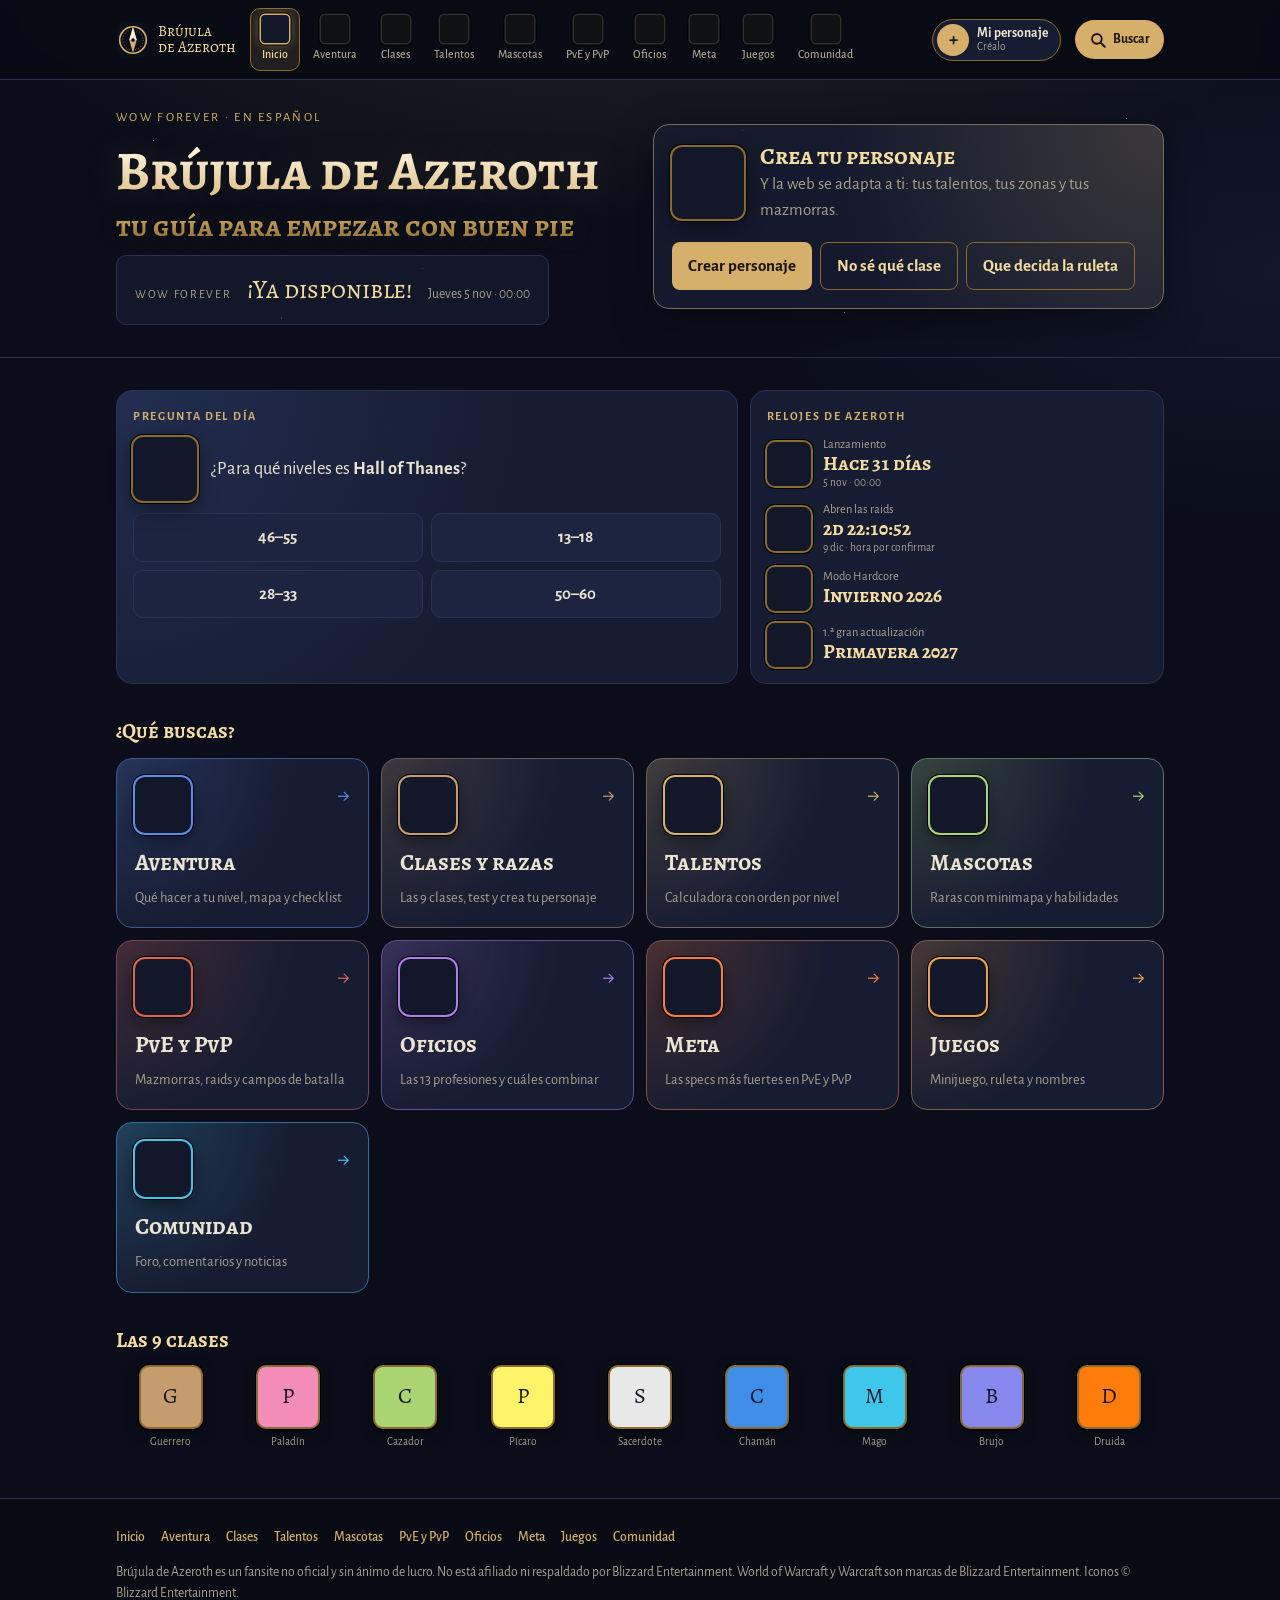
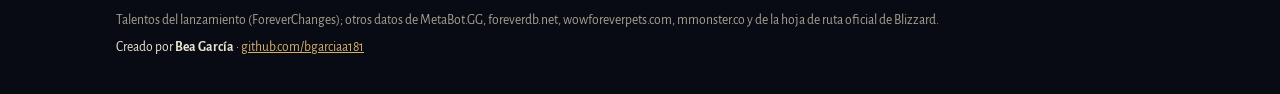
==== index.html @ 1c27ac73 "Calculadora mas visual y meta actualizado" ====
<!DOCTYPE html>
<html lang="es">
<head>
<meta charset="utf-8">
<meta name="viewport" content="width=device-width, initial-scale=1">
<title>Brújula de Azeroth · Guía de WoW Forever en español</title>
<meta name="description" content="Guía de World of Warcraft: Forever en español. Clases, calculadora de talentos, mascotas de cazador, mazmorras por nivel, razas y test para elegir clase.">
<link rel="canonical" href="https://bgarciaa181.github.io/brujula-de-azeroth/">
<meta property="og:title" content="Brújula de Azeroth · Guía de WoW Forever en español">
<meta property="og:description" content="Guía de World of Warcraft: Forever en español. Clases, calculadora de talentos, mascotas de cazador, mazmorras por nivel, razas y test para elegir clase.">
<meta property="og:image" content="https://bgarciaa181.github.io/brujula-de-azeroth/img/preview.png">
<meta property="og:url" content="https://bgarciaa181.github.io/brujula-de-azeroth/">
<meta property="og:type" content="website">
<meta name="twitter:card" content="summary_large_image">
<link rel="icon" type="image/svg+xml" href="img/icono.svg">
<link rel="manifest" href="manifest.webmanifest">
<link rel="apple-touch-icon" href="img/app-192.png">
<meta name="theme-color" content="#0b0e1a">
<link rel="preconnect" href="https://fonts.googleapis.com">
<link rel="preconnect" href="https://fonts.gstatic.com" crossorigin>
<link rel="stylesheet" href="https://fonts.googleapis.com/css2?family=Alegreya+SC:wght@500;700&family=Alegreya+Sans:wght@400;500;700&family=Alegreya:ital@1&display=swap">
<link rel="stylesheet" href="css/estilos.css?v=27">
</head>
<body>
<header id="site-header"></header>

<div class="top home-top">
  <div class="wrap home-grid">
    <div class="hero">
      <p class="eyebrow">WoW Forever · en español</p>
      <h1>Brújula de Azeroth <span>tu guía para empezar con buen pie</span></h1>
      <div class="count" id="count">
        <span class="count-label" id="count-label">Lanzamiento en España</span>
        <span class="count-time" id="count-time">—</span>
        <span class="count-note">Jueves 5 nov · 00:00</span>
      </div>
    </div>
    <div class="mi-pj" id="mi-pj"></div>
  </div>
</div>

<main>
  <div class="wrap">
    <section class="home-block home-daily">
      <div class="pregunta" id="pregunta"></div>
      <div class="relojes" id="relojes"></div>
    </section>

    <section class="home-block">
      <h2 class="home-h">¿Qué buscas?</h2>
      <div class="explore" id="explore"></div>
    </section>

    <section class="home-block">
      <h2 class="home-h">Las 9 clases</h2>
      <div class="hero-classes home-classes" id="hero-classes"></div>
    </section>
  </div>
</main>

<footer id="site-footer"></footer>

<div class="achievement" id="achievement" hidden></div>

<script src="js/datos.js?v=27"></script>
<script src="js/talentos-datos.js?v=27"></script>
<script src="js/talentos-es.js?v=27"></script>
<script src="js/meta-datos.js?v=27"></script>
<script src="js/layout.js?v=27"></script>
<script src="js/app.js?v=27"></script>
</body>
</html>
---- css/estilos.css ----
/* Brújula de Azeroth · estilo "noche en Azeroth"
   Fondo nocturno, detalles dorados, cada clase con su color.
   Diseño oscuro a propósito (un solo tema). */
:root {
  --noche: #0b0e1a;
  --noche-2: #121729;
  --panel: #161c31;
  --panel-2: #1c2440;
  --linea: #2a3252;
  --texto: #ece4d2;
  --suave: #a7a08f;
  --oro: #d6b06a;
  --oro-claro: #f5dc9f;
  --oro-osc: #8c6a2c;
  --font-display: "Alegreya SC", Georgia, serif;
  --font-body: "Alegreya Sans", "Segoe UI", system-ui, sans-serif;
  --font-quote: "Alegreya", Georgia, serif;
  color-scheme: dark;
}

* { box-sizing: border-box; }
html { background: var(--noche); }
body {
  margin: 0;
  min-height: 100vh;
  background:
    radial-gradient(ellipse 80% 50% at 50% -10%, rgba(214, 176, 106, .14), transparent 70%),
    radial-gradient(ellipse 60% 40% at 100% 30%, rgba(80, 100, 190, .10), transparent 70%),
    var(--noche);
  background-attachment: fixed;
  color: var(--texto);
  font-family: var(--font-body);
  font-size: 17px;
  line-height: 1.55;
}
.wrap {
  max-width: 1080px;
  margin: 0 auto;
  padding-left: max(16px, env(safe-area-inset-left, 0px));
  padding-right: max(16px, env(safe-area-inset-right, 0px));
}
h1, h2, h3 { font-family: var(--font-display); font-weight: 700; text-wrap: balance; margin: 0; line-height: 1.15; }
p { margin: 0; }
a { color: var(--oro); }
:focus-visible { outline: 2px solid var(--oro-claro); outline-offset: 3px; }

/* ---------- Cabecera ---------- */
.top { position: relative; overflow: hidden; border-bottom: 1px solid var(--linea); }
.top::before {
  /* estrellas */
  content: ""; position: absolute; inset: 0; pointer-events: none; opacity: .55;
  background-image:
    radial-gradient(1px 1px at 12% 22%, #fff 50%, transparent 51%),
    radial-gradient(1px 1px at 33% 68%, #fff 50%, transparent 51%),
    radial-gradient(1.5px 1.5px at 58% 18%, #fff 50%, transparent 51%),
    radial-gradient(1px 1px at 76% 52%, #fff 50%, transparent 51%),
    radial-gradient(1px 1px at 88% 14%, #fff 50%, transparent 51%),
    radial-gradient(1.5px 1.5px at 22% 86%, #fff 50%, transparent 51%),
    radial-gradient(1px 1px at 66% 84%, #fff 50%, transparent 51%),
    radial-gradient(1px 1px at 94% 74%, #fff 50%, transparent 51%);
}
.top .wrap { position: relative; padding-block: 28px 36px; display: grid; gap: 26px; }
.brand { display: flex; align-items: center; gap: 12px; }
.compass { color: var(--oro); flex: none; }
.needle { transform-origin: 22px 22px; }
.brand-name { font-family: var(--font-display); font-size: 1.2rem; letter-spacing: .05em; color: var(--oro-claro); }
.brand-tag { font-size: .74rem; text-transform: uppercase; letter-spacing: .14em; color: var(--suave); }

.hero { display: grid; gap: 12px; }
.eyebrow { font-size: .8rem; text-transform: uppercase; letter-spacing: .18em; color: var(--oro); }
.hero h1 {
  font-size: clamp(2.2rem, 7.5vw, 4rem);
  background: linear-gradient(180deg, #fff6df 10%, var(--oro) 70%, var(--oro-osc));
  -webkit-background-clip: text; background-clip: text; color: transparent;
  text-shadow: 0 0 40px rgba(214, 176, 106, .15);
}
.hero h1 span { display: block; font-size: .55em; margin-top: .2em; }
.lead { max-width: 36em; color: var(--suave); font-size: 1.05rem; }

.count {
  display: flex; flex-wrap: wrap; align-items: baseline; gap: 6px 16px;
  padding: 14px 18px; border: 1px solid var(--linea); border-radius: 10px;
  background: rgba(22, 28, 49, .7); width: fit-content; max-width: 100%;
}
.count-label { font-size: .75rem; text-transform: uppercase; letter-spacing: .14em; color: var(--suave); }
.count-time { font-family: var(--font-display); font-size: 1.6rem; color: var(--oro-claro); font-variant-numeric: tabular-nums; }
.count-note { font-size: .85rem; color: var(--suave); }

/* ---------- Filtros ---------- */
.filters {
  position: sticky; top: env(safe-area-inset-top, 0px); z-index: 5;
  background: rgba(11, 14, 26, .88); backdrop-filter: blur(8px);
  border-bottom: 1px solid var(--linea);
}
.filters .wrap { padding-block: 12px; display: grid; gap: 8px; }
.row { display: flex; gap: 8px; overflow-x: auto; scrollbar-width: none; }
.row::-webkit-scrollbar { display: none; }
.chip {
  flex: none; font: inherit; font-size: .92rem; font-weight: 500;
  border: 1px solid var(--linea); background: var(--panel); color: var(--texto);
  border-radius: 999px; padding: 6px 14px; cursor: pointer;
}
.chip:hover { border-color: var(--oro-osc); }
.chip[aria-pressed="true"] { background: var(--oro); color: #1a1408; border-color: var(--oro); }

/* ---------- Secciones ---------- */
main .wrap { padding-block: 32px 48px; display: grid; gap: 56px; }
.section-head { display: grid; gap: 4px; margin-bottom: 18px; }
.section-head h2 { font-size: 1.8rem; color: var(--oro-claro); display: flex; align-items: center; gap: 12px; }
.section-head h2::after { content: ""; flex: 1; height: 1px; background: linear-gradient(90deg, var(--oro-osc), transparent); }
.section-head p { color: var(--suave); }

/* ---------- Icono de clase (marco dorado como en el juego) ---------- */
.sigil {
  position: relative; display: grid; place-items: center; flex: none;
  width: 52px; height: 52px; border-radius: 8px; overflow: hidden;
  background: var(--cls);
  box-shadow: 0 0 0 2px var(--oro-osc), 0 0 0 3px #000, 0 4px 14px rgba(0, 0, 0, .5);
}
.sigil-letter { font-family: var(--font-display); font-size: 1.4rem; color: #141826; }
.sigil img { position: absolute; inset: 0; width: 100%; height: 100%; object-fit: cover; }

/* ---------- Fichas de clase ---------- */
.grid { display: grid; gap: 14px; grid-template-columns: repeat(auto-fill, minmax(290px, 1fr)); }
.card {
  display: grid; grid-template-columns: auto 1fr; gap: 4px 16px; align-items: start;
  text-align: left; font: inherit; color: inherit; cursor: pointer;
  background: linear-gradient(160deg, var(--panel-2), var(--panel) 60%);
  border: 1px solid var(--linea); border-radius: 12px;
  padding: 18px; position: relative; overflow: hidden;
}
.card::before {
  /* brillo del color de la clase */
  content: ""; position: absolute; inset: 0 0 auto; height: 3px;
  background: var(--cls); opacity: .85;
}
.card::after {
  content: ""; position: absolute; inset: 0; pointer-events: none; opacity: 0;
  background: radial-gradient(circle at 15% 0%, color-mix(in srgb, var(--cls) 22%, transparent), transparent 60%);
}
.card:hover { border-color: color-mix(in srgb, var(--cls) 55%, var(--linea)); }
.card:hover::after { opacity: 1; }
.card .sigil { grid-row: span 3; }
.card h3 { font-size: 1.35rem; color: var(--texto); }
.card .trees { font-size: .9rem; color: var(--suave); }
.tags { display: flex; flex-wrap: wrap; gap: 6px; margin-top: 6px; }
.tag {
  font-size: .72rem; font-weight: 700; text-transform: uppercase; letter-spacing: .06em;
  padding: 2px 8px; border-radius: 4px; background: rgba(255, 255, 255, .06); color: var(--suave);
}
.easy {
  position: absolute; top: 14px; right: 14px; font-size: .68rem; font-weight: 700;
  letter-spacing: .08em; text-transform: uppercase; color: #1a1408;
  background: var(--oro); padding: 2px 8px; border-radius: 999px;
}
.empty { color: var(--suave); padding: 20px 0; }

/* ---------- Comparador ---------- */
.cmp-pick { display: grid; grid-template-columns: 1fr auto 1fr; align-items: end; gap: 12px; margin-bottom: 16px; }
.cmp-pick label { display: grid; gap: 6px; font-size: .75rem; text-transform: uppercase; letter-spacing: .12em; color: var(--suave); min-width: 0; }
.cmp-pick select {
  font: inherit; font-size: 1rem; text-transform: none; letter-spacing: normal;
  background: var(--panel); color: var(--texto); border: 1px solid var(--linea);
  border-radius: 8px; padding: 10px 12px; width: 100%;
}
.cmp-vs { font-family: var(--font-display); font-size: 1.4rem; color: var(--oro); padding-bottom: 8px; }
.cmp-table { border: 1px solid var(--linea); border-radius: 12px; overflow: hidden; background: var(--panel); }
.cmp-row { display: grid; grid-template-columns: minmax(90px, 1fr) 1.3fr 1.3fr; gap: 12px; padding: 12px 16px; border-top: 1px solid var(--linea); align-items: center; }
.cmp-row:first-child { border-top: none; }
.cmp-head { background: var(--panel-2); }
.cmp-cls { display: flex; align-items: center; gap: 10px; min-width: 0; }
.cmp-cls .sigil { width: 40px; height: 40px; }
.cmp-cls b { font-family: var(--font-display); font-size: 1.15rem; color: var(--cls); }
.cmp-label { font-size: .78rem; text-transform: uppercase; letter-spacing: .08em; color: var(--suave); }
.cmp-val { min-width: 0; font-variant-numeric: tabular-nums; }
.cmp-val.win { color: var(--oro-claro); font-weight: 700; }
.cmp-val.win::after { content: " ★"; color: var(--oro); }

/* ---------- Noticias ---------- */
.news { display: grid; }
.news-item { display: grid; gap: 2px; padding: 14px 0; border-bottom: 1px solid var(--linea); text-decoration: none; color: var(--texto); }
.news-item:hover .news-title { color: var(--oro-claro); }
.news-title { font-weight: 500; }
.news-meta { font-size: .85rem; color: var(--suave); }

/* ---------- Lo básico ---------- */
.basics { display: grid; gap: 14px; grid-template-columns: repeat(auto-fit, minmax(240px, 1fr)); }
.basic { border-top: 2px solid var(--oro-osc); padding-top: 14px; display: grid; gap: 6px; }
.basic h3 { font-size: 1.15rem; }
.basic p { color: var(--suave); }
.big { font-family: var(--font-display); font-size: 2.1rem; color: var(--oro); line-height: 1; }

.links { display: grid; }
.links a { display: flex; justify-content: space-between; gap: 12px; padding: 14px 0; border-bottom: 1px solid var(--linea); text-decoration: none; color: var(--texto); }
.links a:hover span:first-child { color: var(--oro-claro); }
.links a span:last-child { color: var(--suave); font-size: .9rem; flex: none; }

footer { border-top: 1px solid var(--linea); background: rgba(0, 0, 0, .25); }
footer .wrap { padding-block: 28px 36px; color: var(--suave); font-size: .85rem; display: grid; gap: 6px; }
.credit { color: var(--texto); }

/* ---------- Ficha de clase (ventana) ---------- */
dialog {
  border: 1px solid var(--linea); padding: 0; width: min(560px, calc(100% - 24px)); max-height: 90vh;
  background: var(--panel); color: var(--texto); border-radius: 14px;
  box-shadow: 0 20px 60px rgba(0, 0, 0, .6);
}
dialog::backdrop { background: rgba(4, 6, 14, .72); backdrop-filter: blur(3px); }
.d-head {
  display: flex; gap: 14px; align-items: center; padding: 20px 20px 16px;
  border-bottom: 3px solid var(--cls);
  background: linear-gradient(180deg, color-mix(in srgb, var(--cls) 16%, var(--panel-2)), var(--panel));
}
.d-head h2 { font-size: 1.8rem; color: var(--texto); }
.d-head p { color: var(--suave); font-size: .9rem; }
.close { margin-left: auto; align-self: flex-start; font: inherit; font-size: 1.5rem; line-height: 1; background: none; border: none; color: var(--suave); cursor: pointer; padding: 4px 8px; }
.close:hover { color: var(--texto); }
.d-body { padding: 18px 20px 22px; display: grid; gap: 18px; }
.d-body h3 { font-family: var(--font-body); font-size: .76rem; text-transform: uppercase; letter-spacing: .14em; color: var(--oro); margin-bottom: 8px; }
.pitch { font-family: var(--font-quote); font-style: italic; font-size: 1.12rem; }
.stats { display: grid; grid-template-columns: repeat(3, 1fr); gap: 8px; }
.stats div { background: var(--noche-2); border-radius: 8px; padding: 10px; display: grid; gap: 2px; }
.stats b { font-family: var(--font-display); font-size: 1.5rem; color: var(--oro-claro); line-height: 1; }
.stats span { font-size: .76rem; color: var(--suave); line-height: 1.25; }
.tree-list { display: grid; gap: 8px; }
.tree { display: flex; justify-content: space-between; gap: 10px; padding: 10px 12px; border-radius: 8px; background: var(--noche-2); }
.tree span { color: var(--suave); font-size: .9rem; text-align: right; }
.races { display: grid; gap: 10px; grid-template-columns: 1fr 1fr; }
.races div { font-size: .92rem; }
.races strong { display: block; font-size: .74rem; text-transform: uppercase; letter-spacing: .08em; color: var(--suave); }
.pending { border: 1px dashed var(--linea); border-radius: 8px; padding: 12px; color: var(--suave); font-size: .92rem; }

/* ---------- Móvil ---------- */
@media (max-width: 520px) {
  dialog { width: 100%; max-width: 100%; border-radius: 16px 16px 0 0; margin: auto 0 0; max-height: 88vh; }
  .cmp-row { grid-template-columns: 1fr 1fr; }
  .cmp-label { grid-column: 1 / -1; }
  .cmp-head > span:first-child { display: none; }
  .cmp-cls b { font-size: 1rem; }
  .stats b { font-size: 1.25rem; }
}

/* ---------- Animaciones ---------- */
@media (prefers-reduced-motion: no-preference) {
  /* la aguja de la brújula gira y se para al cargar */
  .needle { animation: girar 1.8s cubic-bezier(.2, .8, .2, 1) both; }
  @keyframes girar { from { transform: rotate(-540deg); } to { transform: rotate(0); } }

  .hero, .count { animation: subir .7s ease-out both; }
  .count { animation-delay: .15s; }
  .card { animation: subir .5s ease-out backwards; animation-delay: calc(var(--i, 0) * 50ms); transition: border-color .2s, transform .2s; }
  .card::after { transition: opacity .25s; }
  .card:hover { transform: translateY(-3px); }
  @keyframes subir { from { opacity: 0; transform: translateY(12px); } to { opacity: 1; transform: none; } }
}

/* ---------- Saltos a secciones ---------- */
.jump a {
  flex: none; font-size: .85rem; text-decoration: none; color: var(--suave);
  padding: 4px 2px; border-bottom: 1px solid transparent;
}
.jump { gap: 16px; }
.jump a:hover { color: var(--oro-claro); border-bottom-color: var(--oro-osc); }
section[id] { scroll-margin-top: 150px; }
.sub { font-family: var(--font-body); font-size: .76rem; text-transform: uppercase; letter-spacing: .14em; color: var(--oro); margin: 0 0 10px; }
.new-badge {
  display: inline-block; font-family: var(--font-body); font-size: .66rem; font-weight: 700; letter-spacing: .08em;
  text-transform: uppercase; color: #1a1408; background: var(--oro); padding: 1px 6px; border-radius: 4px; vertical-align: middle;
}

/* ---------- Razas ---------- */
.race-filter { margin-bottom: 14px; }
.races-list { display: grid; gap: 10px; grid-template-columns: repeat(auto-fill, minmax(320px, 1fr)); align-items: start; }
.race { --faccion: #4a78c8; background: var(--panel); border: 1px solid var(--linea); border-left: 3px solid var(--faccion); border-radius: 10px; }
.race.horda { --faccion: #b8402f; }
.race summary { list-style: none; cursor: pointer; display: flex; flex-wrap: wrap; align-items: center; gap: 8px 10px; padding: 14px 16px; }
.race summary::-webkit-details-marker { display: none; }
.race summary::after { content: "+"; margin-left: auto; color: var(--suave); font-size: 1.2rem; }
.race[open] summary::after { content: "−"; }
.race-name { font-family: var(--font-display); font-size: 1.2rem; }
.faction-badge { font-size: .68rem; font-weight: 700; text-transform: uppercase; letter-spacing: .08em; color: var(--faccion); filter: brightness(1.4); }
.race-classes { display: flex; gap: 4px; flex-basis: 100%; }
.mini .sigil { width: 26px; height: 26px; border-radius: 5px; box-shadow: 0 0 0 1px var(--oro-osc); }
.mini .sigil-letter { font-size: .8rem; }
.race-body { padding: 0 16px 16px; display: grid; gap: 10px; }
.race-start { font-size: .9rem; color: var(--suave); }
.race-start b { color: var(--texto); font-weight: 500; }
.racials { list-style: none; margin: 0; padding: 0; display: grid; gap: 8px; }
.racials li { background: var(--noche-2); border-radius: 8px; padding: 10px 12px; }
.racials li span:last-child { display: block; color: var(--suave); font-size: .92rem; }

/* ---------- Profesiones ---------- */
.prof-ranks { display: grid; grid-template-columns: repeat(4, 1fr); gap: 8px; margin-bottom: 20px; }
.prof-ranks div { display: grid; gap: 2px; padding: 10px; border-radius: 8px; background: var(--panel); border-bottom: 2px solid var(--oro-osc); text-align: center; }
.prof-ranks b { font-family: var(--font-display); font-size: 1.4rem; color: var(--oro-claro); line-height: 1; }
.prof-ranks span { font-size: .78rem; color: var(--suave); }
.prof-grid { display: grid; gap: 24px; grid-template-columns: repeat(auto-fit, minmax(300px, 1fr)); }
.prof-grid > div { min-width: 0; }
.prof-list { display: grid; margin-bottom: 20px; }
.prof { display: grid; grid-template-columns: 1fr auto auto; gap: 14px; align-items: center; padding: 10px 0; border-bottom: 1px solid var(--linea); }
.prof-name { font-weight: 500; display: grid; }
.prof-name small, .prof-num small { font-size: .74rem; color: var(--suave); font-weight: 400; }
.prof-num { display: grid; text-align: right; font-variant-numeric: tabular-nums; min-width: 56px; }
.prof-num.new { color: var(--oro-claro); }
.pairs { display: grid; gap: 8px; }
.pair { background: var(--panel); border-radius: 8px; padding: 10px 12px; display: grid; gap: 2px; }
.pair span { color: var(--suave); font-size: .9rem; }

/* ---------- Calendario ---------- */
.timeline { list-style: none; margin: 0; padding: 0; display: grid; }
.step { position: relative; padding: 0 0 22px 28px; border-left: 2px solid var(--linea); margin-left: 7px; display: grid; gap: 2px; }
.step:last-child { padding-bottom: 0; }
.step::before {
  content: ""; position: absolute; left: -9px; top: 2px; width: 16px; height: 16px; border-radius: 50%;
  background: var(--noche); border: 2px solid var(--linea);
}
.step.hecho::before { background: var(--oro-osc); border-color: var(--oro-osc); }
.step.pronto::before { background: var(--oro); border-color: var(--oro-claro); box-shadow: 0 0 12px var(--oro); }
.step.hecho { opacity: .6; }
.step-date { font-size: .78rem; text-transform: uppercase; letter-spacing: .1em; color: var(--oro); }
.step h3 { font-size: 1.2rem; display: flex; flex-wrap: wrap; align-items: center; gap: 8px; }
.step-state { font-family: var(--font-body); font-size: .66rem; font-weight: 700; letter-spacing: .08em; text-transform: uppercase; color: var(--suave); border: 1px solid var(--linea); border-radius: 4px; padding: 1px 6px; }
.step.pronto .step-state { color: #1a1408; background: var(--oro); border-color: var(--oro); }
.step p { color: var(--suave); max-width: 40em; }

@media (max-width: 520px) {
  .races-list { grid-template-columns: 1fr; }
  .prof-ranks b { font-size: 1.15rem; }
}

/* ---------- Botón a la calculadora ---------- */
.cta {
  display: inline-flex; width: fit-content; align-items: center; gap: 6px;
  background: var(--oro); color: #1a1408; font-weight: 700; text-decoration: none;
  padding: 10px 16px; border-radius: 8px; margin-top: 4px;
}
.cta:hover { background: var(--oro-claro); }

/* ---------- Mascotas ---------- */
.pet-legend { display: flex; flex-wrap: wrap; gap: 6px 16px; font-size: .85rem; color: var(--suave); margin-bottom: 14px; }
.pet-legend span { display: flex; align-items: center; gap: 6px; }
.dot { display: inline-block; width: 10px; height: 10px; border-radius: 50%; background: var(--suave); }
.dot.nueva { background: var(--oro); box-shadow: 0 0 6px var(--oro); }
.dot.vista { background: #4fb35a; }
.dot.classic { background: transparent; border: 1.5px solid var(--suave); }
.pets { display: grid; gap: 10px; grid-template-columns: repeat(auto-fill, minmax(320px, 1fr)); }
.pet { display: grid; grid-template-columns: auto minmax(0, 1fr) auto; gap: 12px; align-items: start; background: var(--panel); border: 1px solid var(--linea); border-radius: 10px; padding: 12px 14px; }
.pet.nueva { border-color: color-mix(in srgb, var(--oro) 45%, var(--linea)); }
.pet-icon {
  position: relative; display: grid; place-items: center; width: 44px; height: 44px; border-radius: 6px; overflow: hidden;
  background: var(--noche-2); color: var(--suave); font-family: var(--font-display);
  box-shadow: 0 0 0 2px var(--oro-osc), 0 0 0 3px #000;
}
.pet-icon img { position: absolute; inset: 0; width: 100%; height: 100%; object-fit: cover; }
.pet-main b { font-size: 1.05rem; }
.pet-meta { display: block; font-size: .82rem; color: var(--oro); }
.pet-main p { font-size: .9rem; color: var(--suave); margin-top: 4px; }
.pet-side { display: grid; justify-items: end; gap: 8px; }
.pet-speed { display: grid; justify-items: end; font-size: .7rem; color: var(--suave); line-height: 1.2; }
.pet-speed b { font-family: var(--font-display); font-size: 1.15rem; color: var(--oro-claro); }
.families { margin-top: 16px; background: var(--panel); border: 1px solid var(--linea); border-radius: 10px; }
.families summary { cursor: pointer; padding: 14px 16px; font-weight: 500; }
.family-grid { display: grid; gap: 10px; grid-template-columns: repeat(auto-fill, minmax(240px, 1fr)); padding: 0 16px 16px; }
.family { display: flex; gap: 10px; align-items: center; }
.family b { display: block; }
.family span { font-size: .84rem; color: var(--suave); }
@media (max-width: 520px) { .pets { grid-template-columns: 1fr; } }

/* ======================================================
   Versión más visual
   ====================================================== */

/* Icono genérico del juego */
.wow-icon {
  position: relative; display: inline-grid; place-items: center; flex: none;
  width: 34px; height: 34px; border-radius: 6px; overflow: hidden; background: var(--noche-2);
  box-shadow: 0 0 0 1.5px #3a3f50, 0 0 0 2.5px #000;
}
.wow-icon img { position: absolute; inset: 0; width: 100%; height: 100%; object-fit: cover; }
.wow-icon.sm { width: 26px; height: 26px; border-radius: 4px; }
.wow-icon.lg { width: 52px; height: 52px; border-radius: 8px; box-shadow: 0 0 0 2px var(--oro-osc), 0 0 0 3px #000; }

/* Iconos de rol */
.rol { display: inline-grid; place-items: center; width: 26px; height: 26px; border-radius: 50%; flex: none; }
.rol svg { width: 15px; height: 15px; }
.rol-tanque { background: rgba(91, 141, 239, .18); color: #7fa6f5; }
.rol-sanador { background: rgba(79, 179, 90, .18); color: #6fd17a; }
.rol-melee { background: rgba(224, 99, 79, .18); color: #f08a76; }
.rol-distancia { background: rgba(176, 124, 232, .18); color: #c39cf0; }
.roles { display: flex; align-items: center; gap: 6px; flex-wrap: wrap; }
.res { font-size: .78rem; text-transform: uppercase; letter-spacing: .08em; color: var(--suave); }
.chip { display: inline-flex; align-items: center; gap: 6px; }
.chip .rol { width: 22px; height: 22px; margin-left: -6px; }
.chip[aria-pressed="true"] .rol { background: rgba(0, 0, 0, .2); color: #1a1408; }

/* Tira de clases en la cabecera */
.hero-classes { display: grid; grid-template-columns: repeat(9, minmax(0, 1fr)); gap: 8px; max-width: 640px; }
.hero-cls { display: grid; justify-items: center; gap: 6px; text-decoration: none; color: var(--suave); font-size: .7rem; }
.hero-cls .sigil { width: 100%; height: auto; aspect-ratio: 1; max-width: 60px; }
.hero-cls:hover { color: var(--texto); }
.hero-cls:hover .sigil { box-shadow: 0 0 0 2px var(--cls), 0 0 0 3px #000, 0 0 18px var(--cls); }
@media (max-width: 520px) {
  .hero-classes { grid-template-columns: repeat(5, minmax(0, 1fr)); }
  .hero-cls > span:last-child { display: none; }
}

/* Fichas de clase con iconos */
.card .sigil { width: 60px; height: 60px; grid-row: span 3; }
.card .roles { margin-top: 2px; }
.specs { display: flex; gap: 10px; margin-top: 8px; flex-wrap: wrap; }
.spec { display: grid; justify-items: center; gap: 3px; }
.spec small { font-size: .66rem; color: var(--suave); }
.easy { font-size: .64rem; }

/* Ficha (ventana) */
.d-head .roles { margin-top: 4px; }
.tree { align-items: center; display: grid; grid-template-columns: auto 1fr auto; gap: 10px; }

/* Comparador visual */
.cmp-val.icons { display: flex; gap: 6px; flex-wrap: wrap; align-items: center; }
.cmp-val.bar { display: flex; align-items: center; gap: 8px; }
.bar-track { flex: 1; height: 10px; border-radius: 99px; background: var(--noche-2); overflow: hidden; min-width: 40px; }
.bar-fill { display: block; height: 100%; border-radius: 99px; }
.cmp-val.bar b { font-variant-numeric: tabular-nums; min-width: 2ch; text-align: right; }
.cmp-val.bar.win b { color: var(--oro-claro); }
.cmp-val.win::after { content: none; }
.cmp-val.bar.win::after { content: "★"; color: var(--oro); }

/* Profesiones en fichas */
.prof-tiles { display: grid; gap: 10px; grid-template-columns: repeat(auto-fill, minmax(118px, 1fr)); margin-bottom: 22px; }
.prof-tile {
  display: grid; justify-items: center; text-align: center; gap: 4px; padding: 14px 8px 12px;
  background: linear-gradient(180deg, var(--panel-2), var(--panel)); border: 1px solid var(--linea); border-radius: 12px;
}
.prof-tile.gather { border-color: rgba(79, 179, 90, .35); }
.prof-tile b { font-size: .95rem; margin-top: 4px; }
.prof-count { font-size: .76rem; color: var(--suave); }
.prof-new { font-size: .72rem; font-weight: 700; color: #1a1408; background: var(--oro); border-radius: 99px; padding: 1px 8px; }
.pairs { grid-template-columns: repeat(auto-fill, minmax(280px, 1fr)); }
.pair { display: flex; align-items: center; gap: 12px; }
.pair-icons { display: flex; align-items: center; gap: 4px; flex: none; }
.pair-icons i { font-style: normal; color: var(--oro); font-weight: 700; }
.pair b { display: block; }

/* Calendario con iconos */
.step { padding-left: 64px; min-height: 56px; }
.step .step-icon { position: absolute; left: 18px; top: 0; width: 36px; height: 36px; }
.step.pronto .step-icon { box-shadow: 0 0 0 2px var(--oro), 0 0 0 3px #000, 0 0 16px var(--oro); }
.step::before { left: -9px; top: 10px; }

/* Más diversión: los iconos se mueven un poco al pasar por encima */
@media (prefers-reduced-motion: no-preference) {
  .hero-cls .sigil, .spec .wow-icon, .prof-tile .wow-icon, .pet-icon { transition: transform .2s; }
  .hero-cls:hover .sigil { transform: translateY(-4px) scale(1.06); }
  .card:hover .spec .wow-icon, .prof-tile:hover .wow-icon, .pet:hover .pet-icon { transform: rotate(-6deg) scale(1.1); }
  .bar-fill { animation: crecer .8s ease-out both; transform-origin: left; }
  @keyframes crecer { from { transform: scaleX(0); } to { transform: scaleX(1); } }
  .step.pronto .step-icon { animation: latido 2s ease-in-out infinite; }
  @keyframes latido { 50% { box-shadow: 0 0 0 2px var(--oro-claro), 0 0 0 3px #000, 0 0 26px var(--oro); } }
}
.step::before { display: none; }
.step { margin-left: 0; border-left: none; padding-left: 52px; }
.step .step-icon { left: 0; }
.step:not(:last-child)::after { content: ""; position: absolute; left: 17px; top: 42px; bottom: 4px; width: 2px; background: var(--linea); }
.prof-tiles { grid-template-columns: repeat(auto-fill, minmax(100px, 1fr)); }

/* ---------- Test ---------- */
.hero-ctas { display: flex; flex-wrap: wrap; gap: 10px; }
.cta.ghost { background: transparent; color: var(--oro-claro); border: 1px solid var(--oro-osc); font: inherit; font-weight: 700; cursor: pointer; }
.cta.ghost:hover { background: rgba(214, 176, 106, .12); }
.quiz {
  background: radial-gradient(circle at 50% 0%, rgba(214, 176, 106, .12), transparent 60%), var(--panel);
  border: 1px solid var(--linea); border-radius: 16px; padding: 24px 18px; display: grid; gap: 18px; justify-items: center; text-align: center;
}
.quiz-progress { display: flex; gap: 6px; }
.quiz-progress span { width: 28px; height: 6px; border-radius: 99px; background: var(--linea); }
.quiz-progress .done { background: var(--oro-osc); }
.quiz-progress .now { background: var(--oro); }
.quiz-q { font-size: clamp(1.4rem, 5vw, 2rem); color: var(--texto); }
.quiz-options { display: grid; gap: 10px; width: 100%; max-width: 720px; grid-template-columns: repeat(auto-fit, minmax(150px, 1fr)); }
.quiz-opt {
  display: grid; justify-items: center; gap: 10px; padding: 18px 10px; cursor: pointer;
  font: inherit; font-weight: 500; color: var(--texto);
  background: var(--noche-2); border: 1px solid var(--linea); border-radius: 12px;
}
.quiz-opt:hover { border-color: var(--oro); background: color-mix(in srgb, var(--oro) 8%, var(--noche-2)); }
.quiz-opt .rol { width: 52px; height: 52px; }
.quiz-opt .rol svg { width: 26px; height: 26px; }
.quiz-result { display: grid; justify-items: center; gap: 10px; }
.quiz-label { font-size: .8rem; text-transform: uppercase; letter-spacing: .16em; color: var(--oro); }
.quiz-result .sigil { width: 96px; height: 96px; box-shadow: 0 0 0 3px var(--cls), 0 0 0 4px #000, 0 0 40px var(--cls); }
.quiz-result h3 { font-size: 2.4rem; color: var(--cls); }
.quiz-result .pitch { max-width: 30em; }
.quiz-actions { display: flex; flex-wrap: wrap; gap: 8px; justify-content: center; }
.quiz-also { font-size: .9rem; color: var(--suave); }
.quiz-also a { font-weight: 700; text-decoration: none; }
@media (prefers-reduced-motion: no-preference) {
  .quiz-opt { transition: transform .15s, border-color .15s; }
  .quiz-opt:hover { transform: translateY(-3px); }
  .quiz-opt:hover .wow-icon, .quiz-opt:hover .rol { transform: scale(1.1) rotate(-5deg); }
  .quiz-opt .wow-icon, .quiz-opt .rol { transition: transform .2s; }
  .quiz-result .sigil { animation: aparecer .6s cubic-bezier(.2, 1.4, .4, 1) both; }
  @keyframes aparecer { from { transform: scale(.3) rotate(-20deg); opacity: 0; } to { transform: none; opacity: 1; } }
}
.quiz { grid-template-columns: minmax(0, 1fr); }
.quiz-options { grid-template-columns: repeat(auto-fit, minmax(96px, 1fr)); }

/* ---------- Tamaños extra de icono ---------- */
.wow-icon.xl { width: 72px; height: 72px; border-radius: 10px; box-shadow: 0 0 0 2px var(--oro-osc), 0 0 0 3px #000, 0 6px 20px rgba(0, 0, 0, .5); }
.wow-icon.xxl { width: 110px; height: 110px; border-radius: 14px; box-shadow: 0 0 0 3px var(--oro-osc), 0 0 0 4px #000, 0 10px 30px rgba(0, 0, 0, .6); }
.wow-icon.unknown { font-family: var(--font-display); font-size: 2rem; color: var(--suave); }
.race-icon .letter { font-family: var(--font-display); color: var(--suave); }

/* ---------- Crea tu personaje ---------- */
.builder { display: grid; gap: 16px; background: var(--panel); border: 1px solid var(--linea); border-radius: 16px; padding: 18px; }
.b-step { display: grid; grid-template-columns: 30px minmax(0, 1fr); gap: 12px; align-items: start; position: relative; }
.b-num { width: 30px; height: 30px; border-radius: 50%; display: grid; place-items: center; background: var(--oro); color: #1a1408; font-weight: 700; margin-top: 8px; }
.b-factions { display: grid; grid-template-columns: 1fr 1fr; gap: 10px; }
.b-faction {
  display: flex; align-items: center; gap: 12px; padding: 12px; cursor: pointer;
  font: inherit; font-family: var(--font-display); font-size: 1.3rem; color: var(--texto);
  border-radius: 12px; border: 1px solid var(--linea); background: var(--noche-2);
}
.b-faction.alianza { --f: #4a78c8; }
.b-faction.horda { --f: #c0432f; }
.b-faction:hover { border-color: var(--f); }
.b-faction[aria-pressed="true"] { border-color: var(--f); background: color-mix(in srgb, var(--f) 22%, var(--noche-2)); }
.b-races, .b-classes { display: flex; flex-wrap: wrap; gap: 8px; }
.b-pick {
  display: grid; justify-items: center; gap: 4px; width: 78px; padding: 8px 4px; cursor: pointer;
  font: inherit; font-size: .72rem; color: var(--suave); background: var(--noche-2);
  border: 1px solid var(--linea); border-radius: 10px;
}
.b-pick .sigil { width: 44px; height: 44px; }
.b-pick .wow-icon.lg { width: 44px; height: 44px; }
.b-pick:hover:not(:disabled) { border-color: var(--oro-osc); color: var(--texto); }
.b-pick[aria-pressed="true"] { border-color: var(--oro); color: var(--texto); background: color-mix(in srgb, var(--oro) 12%, var(--noche-2)); }
.b-pick:disabled { opacity: .25; cursor: not-allowed; filter: grayscale(1); }
.gender { position: absolute; right: 0; top: -2px; font: inherit; font-size: .8rem; cursor: pointer; background: none; border: 1px solid var(--linea); color: var(--suave); border-radius: 99px; padding: 2px 10px; }
.gender:hover { color: var(--texto); border-color: var(--oro-osc); }
.b-step:nth-child(2) { padding-top: 26px; }
.b-hint { color: var(--suave); text-align: center; padding: 10px; }
.b-card {
  --f: #4a78c8; display: grid; grid-template-columns: auto minmax(0, 1fr); gap: 18px; align-items: center;
  padding: 18px; border-radius: 14px; border: 1px solid var(--f);
  background: radial-gradient(circle at 0% 50%, color-mix(in srgb, var(--cls) 22%, transparent), transparent 60%), var(--noche-2);
}
.b-card.horda { --f: #c0432f; }
.b-portrait { position: relative; width: 110px; height: 110px; }
.b-portrait .wow-icon.xl { width: 96px; height: 96px; }
.b-portrait .sigil { position: absolute; right: 0; bottom: 0; width: 46px; height: 46px; }
.b-info { display: grid; gap: 8px; }
.b-fac { font-size: .76rem; text-transform: uppercase; letter-spacing: .1em; color: var(--suave); }
.b-info h3 { font-size: 1.8rem; }
.b-racials { list-style: none; margin: 0; padding: 0; display: flex; flex-wrap: wrap; gap: 6px; }
.b-racials li { font-size: .78rem; padding: 3px 9px; border-radius: 99px; background: rgba(255, 255, 255, .06); cursor: help; }
.b-racials li.new { background: var(--oro); color: #1a1408; font-weight: 700; }
@media (max-width: 520px) {
  .b-card { grid-template-columns: 1fr; justify-items: center; text-align: center; }
  .b-info .roles, .b-racials { justify-content: center; }
  .b-pick { width: calc(25% - 6px); }
  .b-faction { font-size: 1.1rem; }
}

/* ---------- Minijuego ---------- */
.game {
  display: grid; justify-items: center; gap: 16px; text-align: center; padding: 22px 16px;
  border-radius: 16px; border: 1px solid var(--linea);
  background: radial-gradient(circle at 50% 30%, rgba(214, 176, 106, .14), transparent 55%), var(--panel);
}
.g-score { display: flex; gap: 18px; font-size: .85rem; color: var(--suave); }
.g-score b { font-family: var(--font-display); font-size: 1.3rem; color: var(--oro-claro); margin-left: 4px; }
.g-icon { border-radius: 16px; }
.g-icon.ok .wow-icon { box-shadow: 0 0 0 3px #4fb35a, 0 0 0 4px #000, 0 0 30px #4fb35a; }
.g-icon.ko .wow-icon { box-shadow: 0 0 0 3px #d9534f, 0 0 0 4px #000, 0 0 30px #d9534f; }
.g-name { min-height: 1.6em; color: var(--suave); }
.g-name b { color: var(--texto); }
.g-options { display: grid; grid-template-columns: repeat(4, minmax(0, 1fr)); gap: 10px; width: 100%; max-width: 560px; }
.g-opt {
  display: grid; justify-items: center; gap: 6px; padding: 12px 4px; cursor: pointer;
  font: inherit; font-size: .85rem; color: var(--texto); background: var(--noche-2);
  border: 1px solid var(--linea); border-radius: 12px;
}
.g-opt:hover:not(:disabled) { border-color: var(--cls); }
.g-opt.right { border-color: #4fb35a; background: rgba(79, 179, 90, .15); }
.g-opt.wrong { border-color: #d9534f; background: rgba(217, 83, 79, .15); }
.g-opt:disabled:not(.right):not(.wrong) { opacity: .4; }
@media (max-width: 520px) { .g-options { grid-template-columns: repeat(2, minmax(0, 1fr)); } }

/* ---------- Mascotas por nivel ---------- */
.pet-level { display: flex; align-items: center; gap: 12px; flex-wrap: wrap; margin-bottom: 14px; padding: 12px 14px; background: var(--panel); border-radius: 10px; border: 1px solid var(--linea); }
.pet-level label { font-weight: 700; }
.pet-level input { flex: 1; min-width: 140px; accent-color: var(--oro); }
.pet-level output { font-family: var(--font-display); font-size: 1.5rem; color: var(--oro-claro); min-width: 2ch; }
#pet-count { font-size: .85rem; color: var(--suave); }
.pet.locked { opacity: .3; filter: grayscale(1); }

/* ---------- Raids ---------- */
.raids { display: grid; gap: 12px; grid-template-columns: repeat(auto-fit, minmax(220px, 1fr)); }
.raid {
  display: grid; justify-items: center; text-align: center; gap: 8px; padding: 20px 14px;
  border-radius: 14px; border: 1px solid var(--linea);
  background: linear-gradient(180deg, var(--panel-2), var(--panel));
}
.raid h3 { font-size: 1.4rem; margin-top: 6px; }
.raid-note { font-size: .78rem; color: var(--suave); }
.raid-stats { display: flex; gap: 20px; }
.raid-stats div { display: grid; }
.raid-stats b { font-family: var(--font-display); font-size: 1.8rem; color: var(--oro-claro); line-height: 1; }
.raid-stats span { font-size: .75rem; color: var(--suave); }
.raid-people { display: flex; flex-wrap: wrap; gap: 3px; justify-content: center; max-width: 180px; }
.raid-people i { width: 9px; height: 9px; border-radius: 50%; background: var(--oro-osc); }

@media (prefers-reduced-motion: no-preference) {
  .b-pick, .b-faction, .g-opt { transition: transform .15s, border-color .15s; }
  .b-pick:hover:not(:disabled), .g-opt:hover:not(:disabled) { transform: translateY(-3px); }
  .b-card .b-portrait { animation: aparecer .5s cubic-bezier(.2, 1.4, .4, 1) both; }
  .g-icon .wow-icon { animation: aparecer .4s cubic-bezier(.2, 1.4, .4, 1) both; }
  .g-icon.ko .wow-icon { animation: temblor .4s; }
  @keyframes temblor { 20%, 60% { transform: translateX(-8px); } 40%, 80% { transform: translateX(8px); } }
  .raid-people i { animation: aparecer .3s both; animation-delay: calc(var(--d, 0) * 1ms); }
}

/* ---------- Menú de secciones ---------- */
.topnav {
  position: sticky; top: env(safe-area-inset-top, 0px); z-index: 6;
  background: rgba(11, 14, 26, .9); backdrop-filter: blur(10px); border-bottom: 1px solid var(--linea);
}
.topnav-in { display: flex; align-items: center; gap: 10px; padding-block: 8px; }
.nav-items { flex: 1; min-width: 0; display: flex; gap: 4px; overflow-x: auto; scrollbar-width: none; scroll-behavior: smooth; }
.nav-items::-webkit-scrollbar { display: none; }
.nav-item {
  flex: none; display: grid; justify-items: center; gap: 4px; padding: 6px 8px; border-radius: 10px;
  text-decoration: none; color: var(--suave); font-size: .7rem; border: 1px solid transparent;
}
.nav-item .wow-icon { width: 30px; height: 30px; filter: grayscale(.6) brightness(.8); transition: filter .2s, transform .2s; }
.nav-item:hover { color: var(--texto); }
.nav-item:hover .wow-icon, .nav-item.active .wow-icon { filter: none; }
.nav-item.active { color: var(--oro-claro); background: rgba(214, 176, 106, .1); border-color: var(--oro-osc); }
.nav-item.active .wow-icon { box-shadow: 0 0 0 1.5px var(--oro), 0 0 0 2.5px #000, 0 0 12px rgba(214, 176, 106, .6); }
.search-btn {
  flex: none; display: flex; align-items: center; gap: 6px; cursor: pointer;
  font: inherit; font-weight: 700; font-size: .85rem; color: #1a1408; background: var(--oro);
  border: none; border-radius: 99px; padding: 9px 14px;
}
.search-btn svg { width: 18px; height: 18px; }
.search-btn:hover { background: var(--oro-claro); }
@media (max-width: 520px) { .search-btn span { display: none; } .search-btn { padding: 10px; } }

/* ---------- Buscador ---------- */
.search-layer {
  position: fixed; inset: 0; z-index: 20; background: rgba(4, 6, 14, .75); backdrop-filter: blur(4px);
  display: grid; justify-items: center; align-content: start;
  padding: max(60px, env(safe-area-inset-top, 0px)) max(16px, env(safe-area-inset-right, 0px)) 16px max(16px, env(safe-area-inset-left, 0px));
}
.search-layer[hidden] { display: none; }
.search-box { width: min(620px, 100%); background: var(--panel); border: 1px solid var(--oro-osc); border-radius: 16px; overflow: hidden; box-shadow: 0 20px 60px rgba(0, 0, 0, .6); }
.search-input { display: flex; align-items: center; gap: 10px; padding: 12px 14px; border-bottom: 1px solid var(--linea); }
.search-input svg { width: 22px; height: 22px; color: var(--oro); flex: none; }
.search-input input { flex: 1; min-width: 0; font: inherit; font-size: 1.1rem; color: var(--texto); background: none; border: none; outline: none; }
.search-input button { font: inherit; font-size: .75rem; color: var(--suave); background: var(--noche-2); border: 1px solid var(--linea); border-radius: 6px; padding: 3px 8px; cursor: pointer; }
.search-results { max-height: 60vh; overflow-y: auto; padding: 6px; display: grid; }
.search-item {
  display: flex; align-items: center; gap: 12px; text-align: left; padding: 10px; border-radius: 10px; cursor: pointer;
  font: inherit; color: var(--texto); background: none; border: none;
}
.search-item:hover, .search-item:focus-visible { background: var(--noche-2); }
.search-item .sigil { width: 26px; height: 26px; }
.search-item .sigil-letter { font-size: .8rem; }
.search-item span:last-child { display: grid; min-width: 0; }
.search-item small { color: var(--suave); font-size: .78rem; }
.search-tip { padding: 14px; color: var(--suave); font-size: .92rem; }

/* ---------- Filtros de clases dentro de su sección ---------- */
.class-filters { display: grid; gap: 8px; margin-bottom: 16px; }

/* ---------- Escudos de facción ---------- */
.faction-icon { border-radius: 6px; }
.wow-icon.chip-icon { width: 22px; height: 22px; border-radius: 4px; margin-left: -6px; box-shadow: none; }
.races strong { display: flex; align-items: center; gap: 6px; }
.b-fac { display: flex; align-items: center; gap: 6px; justify-content: inherit; }
.b-faction .wow-icon.lg { width: 52px; height: 52px; }
.cmp-label .wow-icon.sm { width: 18px; height: 18px; vertical-align: middle; margin-right: 4px; box-shadow: none; }
.race summary .faction-icon { width: 24px; height: 24px; }

/* ---------- Mascotas: PvE / PvP ---------- */
.pet-tools { display: flex; flex-wrap: wrap; align-items: center; justify-content: space-between; gap: 10px; margin-bottom: 10px; }
.pet-sort { display: flex; align-items: center; gap: 8px; font-size: .85rem; color: var(--suave); }
.pet-sort select { font: inherit; color: var(--texto); background: var(--panel); border: 1px solid var(--linea); border-radius: 8px; padding: 6px 10px; }
.tag-pve, .tag-pvp { display: inline-block; font-size: .64rem; font-weight: 700; letter-spacing: .06em; padding: 1px 6px; border-radius: 4px; vertical-align: middle; margin-left: 4px; }
.tag-pve { background: rgba(79, 179, 90, .2); color: #7fd88a; }
.tag-pvp { background: rgba(217, 83, 79, .22); color: #f08a76; }
.pet-ability { display: block; font-size: .82rem; color: var(--texto); margin-top: 4px; }
.pet-main .tag-pve, .pet-main .tag-pvp, .family .tag-pve, .family .tag-pvp { font-size: .64rem; }

/* ---------- Iconos de rol reales (cuadrados) ---------- */
.wow-icon.rol { width: 26px; height: 26px; border-radius: 5px; background: var(--noche-2); }
.wow-icon.rol-tanque { box-shadow: 0 0 0 2px #5b8def, 0 0 0 3px #000; }
.wow-icon.rol-sanador { box-shadow: 0 0 0 2px #4fb35a, 0 0 0 3px #000; }
.wow-icon.rol-melee { box-shadow: 0 0 0 2px #e0634f, 0 0 0 3px #000; }
.wow-icon.rol-distancia { box-shadow: 0 0 0 2px #b07ce8, 0 0 0 3px #000; }
.roles { gap: 8px; }
.chip .wow-icon.rol { width: 22px; height: 22px; margin-left: -6px; }
.quiz-opt .wow-icon.rol { width: 56px; height: 56px; border-radius: 10px; }
.chip[aria-pressed="true"] .wow-icon.rol { background: var(--noche-2); }

/* ---------- PvE / PvP ---------- */
.mode-switch { display: grid; grid-template-columns: 1fr 1fr; gap: 12px; margin-bottom: 16px; }
.mode-btn {
  --m: #4fb35a; display: grid; justify-items: center; gap: 6px; padding: 18px 10px; cursor: pointer;
  font: inherit; color: var(--suave); background: var(--panel); border: 2px solid var(--linea); border-radius: 16px;
}
.mode-btn.pvp { --m: #e0634f; }
.mode-btn b { font-family: var(--font-display); font-size: 2rem; line-height: 1; color: var(--texto); }
.mode-btn small { font-size: .8rem; }
.mode-btn .wow-icon.xl { width: 64px; height: 64px; filter: grayscale(.8) brightness(.7); transition: filter .2s, transform .2s; }
.mode-btn[aria-selected="true"] {
  border-color: var(--m); color: var(--texto);
  background: radial-gradient(circle at 50% 0%, color-mix(in srgb, var(--m) 25%, transparent), transparent 70%), var(--panel);
}
.mode-btn[aria-selected="true"] b { color: var(--m); }
.mode-btn[aria-selected="true"] .wow-icon.xl { filter: none; box-shadow: 0 0 0 2px var(--m), 0 0 0 3px #000, 0 0 24px var(--m); }
.mode-panel { display: grid; gap: 14px; }
.mode-panel[hidden] { display: none; }

.dg-level { display: flex; align-items: center; gap: 12px; padding: 12px 14px; background: var(--panel); border-radius: 10px; border: 1px solid var(--linea); }
.dg-level label { font-weight: 700; }
.dg-level input { flex: 1; accent-color: #4fb35a; }
.dg-level output { font-family: var(--font-display); font-size: 1.6rem; color: #7fd88a; min-width: 2ch; }
.dg-now { display: grid; gap: 10px; grid-template-columns: repeat(auto-fill, minmax(160px, 1fr)); }
.dg-card { position: relative; display: grid; gap: 2px; padding: 14px; border-radius: 12px; background: linear-gradient(160deg, rgba(79, 179, 90, .14), var(--panel) 60%); border: 1px solid rgba(79, 179, 90, .35); }
.dg-card.new { border-color: var(--oro-osc); background: linear-gradient(160deg, rgba(214, 176, 106, .16), var(--panel) 60%); }
.dg-lv { font-family: var(--font-display); font-size: 1.5rem; color: #7fd88a; line-height: 1; }
.dg-card.new .dg-lv { color: var(--oro-claro); }
.dg-card b { font-size: 1rem; }
.dg-card small { color: var(--suave); font-size: .78rem; }
.dg-card .new-badge { position: absolute; top: 10px; right: 10px; }
.dg-all { background: var(--panel); border: 1px solid var(--linea); border-radius: 10px; }
.dg-all summary { cursor: pointer; padding: 12px 14px; font-weight: 500; }
.dg-chart { position: relative; padding: 24px 14px 14px; display: grid; gap: 3px; overflow-x: auto; }
.dg-axis { position: relative; height: 14px; margin-left: 46%; font-size: .66rem; color: var(--suave); }
.dg-axis span { position: absolute; transform: translateX(-50%); }
.dg-me { display: none; }
.dg-row { display: grid; grid-template-columns: 46% 1fr; align-items: center; gap: 0; font-size: .74rem; color: var(--suave); }
.dg-name { overflow: hidden; text-overflow: ellipsis; white-space: nowrap; padding-right: 8px; }
.dg-track { position: relative; height: 10px; background: var(--noche-2); border-radius: 99px; }
.dg-bar { position: absolute; top: 0; bottom: 0; border-radius: 99px; background: var(--linea); }
.dg-row.on { color: var(--texto); font-weight: 700; }
.dg-row.on .dg-bar { background: #4fb35a; box-shadow: 0 0 8px rgba(79, 179, 90, .6); }
.dg-note { font-size: .8rem; color: var(--suave); }

.bg-list { display: grid; gap: 10px; grid-template-columns: repeat(auto-fill, minmax(150px, 1fr)); }
.bg-card { display: grid; justify-items: center; text-align: center; gap: 6px; padding: 16px 10px; border-radius: 12px; background: linear-gradient(160deg, rgba(224, 99, 79, .14), var(--panel) 60%); border: 1px solid rgba(224, 99, 79, .35); }
.bg-card.new { border-color: var(--oro-osc); }
.bg-card .wow-icon.xl { width: 60px; height: 60px; }
.bg-card small { color: var(--suave); font-size: .78rem; }
.mode-pets { display: grid; gap: 8px; grid-template-columns: repeat(auto-fill, minmax(200px, 1fr)); }
.mini-pet { display: flex; align-items: center; gap: 10px; padding: 10px; background: var(--panel); border-radius: 10px; border: 1px solid var(--linea); }
.mini-pet span:last-child { display: grid; }
.mini-pet small { color: var(--suave); font-size: .76rem; }
@media (prefers-reduced-motion: no-preference) {
  .mode-btn { transition: transform .15s, border-color .2s; }
  .mode-btn:hover { transform: translateY(-3px); }
  .dg-card, .bg-card { animation: subir .35s ease-out backwards; }
}

/* ---------- Ventana abierta: el fondo no se mueve ---------- */
html.bloqueo, html.bloqueo body { overflow: hidden; }
dialog, .search-results { overscroll-behavior: contain; }
dialog { overflow-y: auto; }

/* ---------- Comunidad ---------- */
.community-cards { display: grid; grid-template-columns: repeat(auto-fit, minmax(200px, 1fr)); gap: 12px; margin-bottom: 20px; }
.community-card {
  display: grid; justify-items: center; text-align: center; gap: 6px; padding: 20px 12px;
  border-radius: 14px; border: 1px solid var(--oro-osc); text-decoration: none; color: var(--texto);
  background: radial-gradient(circle at 50% 0%, rgba(214, 176, 106, .16), transparent 65%), var(--panel);
}
.community-card b { font-family: var(--font-display); font-size: 1.4rem; color: var(--oro-claro); }
.community-card small { color: var(--suave); }
.community-card .wow-icon.xl { width: 60px; height: 60px; }
.comments { background: var(--panel); border: 1px solid var(--linea); border-radius: 14px; padding: 16px; }
.comments-note { font-size: .85rem; color: var(--suave); margin-bottom: 10px; }
@media (prefers-reduced-motion: no-preference) {
  .community-card { transition: transform .15s; }
  .community-card:hover { transform: translateY(-3px); }
}

/* ======================================================
   Diario de aventuras: libro de pergamino como el del juego
   ====================================================== */
.journal { display: grid; gap: 14px; }
.j-controls { display: flex; flex-wrap: wrap; gap: 12px; align-items: center; justify-content: space-between; }
.j-factions { display: flex; gap: 8px; }
.j-fac {
  display: flex; align-items: center; gap: 8px; padding: 6px 14px 6px 6px; cursor: pointer;
  font: inherit; font-family: var(--font-display); font-size: 1.1rem; color: var(--suave);
  background: var(--panel); border: 1px solid var(--linea); border-radius: 12px;
}
.j-fac .wow-icon.lg { width: 40px; height: 40px; }
.j-fac.alianza { --f: #4a78c8; }
.j-fac.horda { --f: #c0432f; }
.j-fac[aria-pressed="true"] { color: var(--texto); border-color: var(--f); background: color-mix(in srgb, var(--f) 22%, var(--panel)); }
.j-level { flex: 1; min-width: 260px; display: flex; align-items: center; gap: 8px; padding: 8px 12px; background: var(--panel); border: 1px solid var(--linea); border-radius: 12px; }
.j-level label { font-weight: 700; }
.j-level input { flex: 1; min-width: 80px; accent-color: var(--oro); }
.j-level output { font-family: var(--font-display); font-size: 1.8rem; color: var(--oro-claro); min-width: 2ch; text-align: right; }
.j-step { width: 34px; height: 34px; flex: none; font: inherit; font-size: 1.3rem; line-height: 1; cursor: pointer; color: var(--texto); background: var(--noche-2); border: 1px solid var(--linea); border-radius: 8px; }
.j-step:hover { border-color: var(--oro); }

/* El libro */
.j-book {
  --perg: #ecdcb0; --perg2: #d9c28c; --tinta: #3a2814; --tinta2: #6a4c26; --titulo: #5a2d0c;
  display: grid; grid-template-columns: 1fr 1fr; border-radius: 10px; overflow: hidden;
  box-shadow: 0 0 0 3px #5b3a1a, 0 0 0 5px #2a1a0a, 0 0 0 7px var(--oro-osc), 0 18px 40px rgba(0, 0, 0, .6);
  color: var(--tinta);
}
.j-page {
  min-width: 0; padding: 22px 22px 26px;
  background:
    radial-gradient(ellipse at 20% 10%, rgba(255, 255, 255, .35), transparent 50%),
    radial-gradient(ellipse at 80% 90%, rgba(120, 80, 30, .18), transparent 55%),
    linear-gradient(180deg, var(--perg), var(--perg2));
}
.j-left { box-shadow: inset -18px 0 24px -16px rgba(60, 35, 10, .55); }
.j-right { box-shadow: inset 18px 0 24px -16px rgba(60, 35, 10, .55); }
.j-title { font-family: var(--font-display); font-size: 1.9rem; color: var(--titulo); }
.j-sub { font-family: var(--font-quote); font-style: italic; color: var(--tinta2); margin-bottom: 10px; }
.j-head {
  display: flex; align-items: center; gap: 8px; margin: 16px 0 6px;
  font-family: var(--font-display); font-size: 1.15rem; color: var(--titulo);
  border-bottom: 1px solid rgba(90, 45, 12, .3); padding-bottom: 4px;
}
.j-head.soon { color: var(--tinta2); }
.mark {
  display: inline-grid; place-items: center; width: 22px; height: 26px; flex: none;
  font-family: var(--font-display); font-size: 1.3rem; font-weight: 700; color: #ffd200;
  text-shadow: 0 0 2px #000, 1px 1px 0 #000, -1px -1px 0 #000, 1px -1px 0 #000, -1px 1px 0 #000;
}
.j-list { list-style: none; margin: 0; padding: 0; display: grid; gap: 6px; }
.j-goal { display: flex; align-items: center; gap: 10px; }
.j-goal > span:nth-child(2) { display: grid; min-width: 0; flex: 1; }
.j-goal b { font-weight: 700; color: var(--tinta); }
.j-goal small { font-size: .8rem; color: var(--tinta2); }
.j-goal .wow-icon.sm, .j-goal .pet-icon { width: 28px; height: 28px; box-shadow: 0 0 0 1.5px #5b3a1a; }
.j-goal .pet-icon { border-radius: 5px; }
.j-dot { width: 12px; height: 12px; border-radius: 50%; flex: none; margin: 0 8px; background: #b8860b; box-shadow: 0 0 0 2px rgba(90, 45, 12, .4); }
.j-dot.soon { background: transparent; border: 2px solid var(--tinta2); box-shadow: none; }
.j-list.soon b { color: var(--tinta2); font-weight: 500; }
.j-changed { font-size: .66rem; font-weight: 700; letter-spacing: .06em; text-transform: uppercase; color: var(--tinta2); border: 1px solid rgba(90, 45, 12, .4); border-radius: 4px; padding: 1px 5px; }

/* Ruta */
.j-route { display: grid; gap: 2px; max-height: 520px; overflow-y: auto; padding-right: 4px; overscroll-behavior: contain; }
.j-zone {
  display: grid; grid-template-columns: 52px minmax(0, 1fr); grid-template-rows: auto 6px; column-gap: 8px; row-gap: 3px;
  align-items: center; text-align: left; padding: 6px 8px; cursor: pointer;
  font: inherit; color: var(--tinta); background: none; border: none; border-radius: 6px;
}
.j-zone:hover { background: rgba(90, 45, 12, .1); }
.j-zlv { grid-row: span 2; font-family: var(--font-display); font-size: .95rem; color: var(--tinta2); font-variant-numeric: tabular-nums; }
.j-zname { font-size: .92rem; overflow: hidden; text-overflow: ellipsis; white-space: nowrap; }
.j-zbar { position: relative; height: 6px; border-radius: 99px; background: rgba(90, 45, 12, .15); }
.j-zbar i { position: absolute; top: 0; bottom: 0; border-radius: 99px; background: rgba(90, 45, 12, .35); }
.j-zbar b { position: absolute; top: -3px; width: 2px; height: 12px; background: #8b1a1a; }
.j-zone.done { opacity: .45; }
.j-zone.done .j-zname { text-decoration: line-through; }
.j-zone.now { background: rgba(184, 134, 11, .22); }
.j-zone.now .j-zname { font-weight: 700; }
.j-zone.now .j-zbar i { background: #b8860b; }
.j-foot { margin-top: 10px; font-size: .78rem; font-style: italic; color: var(--tinta2); }
.j-book .new-badge { background: #8b1a1a; color: #fff3d6; }

@media (max-width: 760px) {
  .j-book { grid-template-columns: 1fr; }
  .j-left, .j-right { box-shadow: none; }
  .j-right { border-top: 2px dashed rgba(90, 45, 12, .35); }
  .j-route { max-height: 380px; }
}
@media (prefers-reduced-motion: no-preference) {
  .j-goal { animation: subir .3s ease-out backwards; }
}

/* ---------- Mascotas: minimapa y habilidades ---------- */
.pet { grid-template-columns: auto minmax(0, 1fr) auto; }
.pet-where {
  margin-top: 8px; font: inherit; font-size: .8rem; font-weight: 700; cursor: pointer;
  color: var(--oro-claro); background: rgba(214, 176, 106, .1); border: 1px solid var(--oro-osc); border-radius: 8px; padding: 5px 10px;
}
.pet-where:hover { background: rgba(214, 176, 106, .2); }
.pet-detail { grid-column: 1 / -1; display: grid; grid-template-columns: 180px minmax(0, 1fr); gap: 14px; margin-top: 4px; padding-top: 12px; border-top: 1px solid var(--linea); }
.pet-detail[hidden] { display: none; }
.minimap {
  position: relative; width: 100%; aspect-ratio: 1; border-radius: 50%; overflow: hidden;
  background:
    linear-gradient(rgba(255, 255, 255, .05) 1px, transparent 1px) 0 0 / 20% 20%,
    linear-gradient(90deg, rgba(255, 255, 255, .05) 1px, transparent 1px) 0 0 / 20% 20%,
    radial-gradient(circle at 40% 35%, #3b4a2a, #24301c 70%, #182012);
  box-shadow: 0 0 0 3px #6b5328, 0 0 0 5px #1a1206, 0 0 0 6px var(--oro-osc), inset 0 0 30px rgba(0, 0, 0, .6);
}
.mm-zone { position: absolute; left: 0; right: 0; top: 8%; text-align: center; font-family: var(--font-display); font-size: .78rem; color: #ffd100; text-shadow: 0 1px 2px #000; }
.mm-n { position: absolute; top: 2px; left: 50%; transform: translateX(-50%); font-size: .7rem; font-weight: 700; color: #fff; text-shadow: 0 1px 2px #000; }
.mm-spot {
  position: absolute; width: 16px; height: 16px; margin: -8px 0 0 -8px; border-radius: 50%;
  border: 2px solid #ff2a2a; background: rgba(255, 42, 42, .25); box-shadow: 0 0 8px #ff2a2a;
}
.pet-info { display: grid; gap: 6px; align-content: start; min-width: 0; }
.pet-info h4 { font-size: .74rem; text-transform: uppercase; letter-spacing: .12em; color: var(--oro); margin-top: 4px; }
.mm-coords { font-size: .78rem; color: var(--suave); overflow-wrap: anywhere; }
.mm-coords b { color: var(--texto); }
.mm-note { font-size: .76rem; color: var(--suave); font-style: italic; }
.ab-list { display: grid; gap: 6px; }
.ab-chip { display: grid; gap: 1px; padding: 6px 10px; border-radius: 8px; background: var(--noche-2); border-left: 3px solid #5b8def; }
.ab-chip.pasiva { border-left-color: #b07ce8; }
.ab-chip > b { font-size: .88rem; }
.ab-chip small { font-size: .76rem; color: var(--suave); }
.ab-tags { display: flex; gap: 4px; flex-wrap: wrap; margin-top: 2px; }
.ab-tags .tag-pve, .ab-tags .tag-pvp { margin-left: 0; font-size: .62rem; }
.tag-act, .tag-pas { font-style: normal; font-size: .62rem; font-weight: 700; letter-spacing: .06em; padding: 1px 6px; border-radius: 4px; }
.tag-act { background: rgba(91, 141, 239, .2); color: #8fb0f5; }
.tag-pas { background: rgba(176, 124, 232, .2); color: #c39cf0; }
@media (max-width: 520px) { .pet-detail { grid-template-columns: 1fr; } .minimap { max-width: 220px; justify-self: center; } }
@media (prefers-reduced-motion: no-preference) {
  .mm-spot { animation: radar 1.6s ease-in-out infinite; }
  @keyframes radar { 50% { box-shadow: 0 0 16px #ff2a2a; transform: scale(1.25); } }
}
/* Mapa cuadrado para que no se corten los puntos de las esquinas */
.minimap { border-radius: 14px; }
.mm-zone { top: auto; bottom: 6px; left: 50%; right: auto; transform: translateX(-50%); white-space: nowrap; background: rgba(0, 0, 0, .55); padding: 2px 8px; border-radius: 99px; }

/* ---------- Mapa de Azeroth: colores de dificultad del juego ---------- */
.con-legend { display: flex; flex-wrap: wrap; gap: 6px; margin-bottom: 8px; }
.con { font-size: .76rem; font-weight: 700; padding: 3px 10px; border-radius: 99px; background: var(--noche-2); }
.con.gris, .zone-tile.gris { --c: #9d9d9d; }
.con.verde, .zone-tile.verde { --c: #40bf40; }
.con.amarillo, .zone-tile.amarillo { --c: #ffff00; }
.con.naranja, .zone-tile.naranja { --c: #ff8040; }
.con.rojo, .zone-tile.rojo { --c: #ff2020; }
.con { color: var(--c); border: 1px solid var(--c); }
.map-sync { font-size: .85rem; color: var(--suave); margin-bottom: 12px; }
.map-sync b { color: var(--texto); }
.continents { display: grid; gap: 16px; grid-template-columns: 1fr 1fr; }
.continent:last-child { grid-column: 1 / -1; }
.continent h3 { font-size: 1.2rem; color: var(--oro-claro); margin-bottom: 8px; }
.zone-tiles { display: grid; gap: 6px; grid-template-columns: repeat(auto-fill, minmax(140px, 1fr)); }
.zone-tile {
  position: relative; display: grid; gap: 2px; text-align: left; padding: 8px 10px; cursor: pointer;
  font: inherit; color: var(--c); background: color-mix(in srgb, var(--c) 9%, var(--panel));
  border: 1px solid color-mix(in srgb, var(--c) 45%, transparent); border-left: 4px solid var(--c); border-radius: 8px;
}
.zone-tile b { font-size: .86rem; line-height: 1.2; }
.zone-tile span { font-size: .74rem; opacity: .85; font-variant-numeric: tabular-nums; }
.zone-tile.enemy { opacity: .55; }
.zone-tile .faction-icon { position: absolute; right: 6px; bottom: 6px; width: 18px; height: 18px; box-shadow: none; }
.zone-tile .new-dot { position: absolute; top: 4px; right: 8px; font-style: normal; color: var(--oro-claro); }
.zone-tile:hover { background: color-mix(in srgb, var(--c) 18%, var(--panel)); }
@media (max-width: 760px) { .continents { grid-template-columns: 1fr; } }

/* ---------- Checklist ---------- */
.check-progress { height: 22px; border-radius: 99px; background: var(--noche-2); border: 1px solid var(--linea); overflow: hidden; margin-bottom: 12px; }
.check-progress span { display: grid; place-items: center; height: 100%; min-width: 34px; font-size: .74rem; font-weight: 700; color: #1a1408; background: linear-gradient(90deg, var(--oro-osc), var(--oro)); transition: width .4s; }
.checklist { list-style: none; margin: 0; padding: 0; display: grid; gap: 8px; grid-template-columns: repeat(auto-fill, minmax(300px, 1fr)); }
.check-item label { display: flex; align-items: center; gap: 12px; padding: 10px 12px; cursor: pointer; background: var(--panel); border: 1px solid var(--linea); border-radius: 10px; }
.check-item input { width: 20px; height: 20px; accent-color: var(--oro); flex: none; }
.check-item span { display: grid; min-width: 0; }
.check-item small { font-size: .78rem; color: var(--suave); }
.check-item.done label { border-color: var(--oro-osc); background: color-mix(in srgb, var(--oro) 8%, var(--panel)); }
.check-item.done b { color: var(--suave); text-decoration: line-through; }

/* Aviso de logro, como el del juego */
.achievement {
  position: fixed; z-index: 40; left: 50%; bottom: max(20px, env(safe-area-inset-bottom, 0px)); transform: translateX(-50%);
  display: flex; align-items: center; gap: 12px; padding: 10px 22px 10px 10px; min-width: 260px; max-width: calc(100% - 32px);
  background: linear-gradient(180deg, #2b2416, #15110a); border: 2px solid var(--oro); border-radius: 12px;
  box-shadow: 0 0 0 1px #000, 0 10px 30px rgba(0, 0, 0, .7), 0 0 24px rgba(214, 176, 106, .35);
}
.achievement[hidden] { display: none; }
.achievement div { display: grid; }
.achievement small { font-size: .72rem; text-transform: uppercase; letter-spacing: .14em; color: var(--oro); }
.achievement b { font-family: var(--font-display); font-size: 1.1rem; color: #fff; }
@media (prefers-reduced-motion: no-preference) {
  .achievement:not([hidden]) { animation: logro .5s cubic-bezier(.2, 1.4, .4, 1); }
  @keyframes logro { from { transform: translate(-50%, 40px); opacity: 0; } to { transform: translate(-50%, 0); opacity: 1; } }
}
/* El nombre de la zona va debajo del minimapa para no tapar puntos */
.mm-wrap { display: grid; gap: 6px; justify-items: center; align-content: start; }
.mm-wrap .mm-zone { position: static; transform: none; background: none; padding: 0; font-size: .85rem; }
@media (max-width: 520px) { .mm-wrap .minimap { max-width: 220px; } }

/* ======================================================
   WEB CON VARIAS PÁGINAS
   ====================================================== */
:root { --hdr: 64px; }

/* Menú de arriba, igual en todas las páginas */
.site-header {
  position: sticky; top: env(safe-area-inset-top, 0px); z-index: 8;
  background: rgba(8, 10, 20, .92); backdrop-filter: blur(10px);
  border-bottom: 1px solid var(--linea);
}
.site-header-in { display: flex; align-items: center; gap: 14px; padding-block: 8px; }
.logo { display: flex; align-items: center; gap: 8px; flex: none; text-decoration: none; }
.logo span { font-family: var(--font-display); font-size: .95rem; line-height: 1.05; color: var(--oro-claro); }
.site-nav { flex: 1; min-width: 0; display: flex; gap: 2px; overflow-x: auto; scrollbar-width: none; }
.site-nav::-webkit-scrollbar { display: none; }
.site-link {
  flex: none; display: grid; justify-items: center; gap: 3px; padding: 6px 10px; border-radius: 10px;
  text-decoration: none; color: var(--suave); font-size: .74rem; font-weight: 500; border: 1px solid transparent;
}
.site-link .wow-icon.sm { width: 28px; height: 28px; filter: grayscale(.7) brightness(.75); transition: filter .2s, transform .2s; }
.site-link:hover { color: var(--texto); }
.site-link:hover .wow-icon { filter: none; transform: translateY(-2px); }
.site-link.active { color: var(--oro-claro); background: rgba(214, 176, 106, .12); border-color: var(--oro-osc); }
.site-link.active .wow-icon { filter: none; box-shadow: 0 0 0 1.5px var(--oro), 0 0 0 2.5px #000, 0 0 12px rgba(214, 176, 106, .6); }
@media (max-width: 640px) {
  .logo span { display: none; }
  .site-header-in { gap: 8px; }
  .site-link { padding: 6px 7px; font-size: .68rem; }
}

/* Cabecera de cada página */
.page-hero { position: relative; overflow: hidden; border-bottom: 1px solid var(--linea); }
.page-hero::before {
  content: ""; position: absolute; inset: 0; pointer-events: none; opacity: .5;
  background-image:
    radial-gradient(1px 1px at 12% 30%, #fff 50%, transparent 51%),
    radial-gradient(1px 1px at 45% 70%, #fff 50%, transparent 51%),
    radial-gradient(1.5px 1.5px at 78% 25%, #fff 50%, transparent 51%),
    radial-gradient(1px 1px at 90% 75%, #fff 50%, transparent 51%);
}
.page-hero-in { position: relative; display: flex; align-items: center; gap: 18px; padding-block: 26px 22px; }
.page-hero h1 {
  font-size: clamp(1.9rem, 6vw, 3rem);
  background: linear-gradient(180deg, #fff6df 10%, var(--oro) 70%, var(--oro-osc));
  -webkit-background-clip: text; background-clip: text; color: transparent;
}
.page-hero p { color: var(--suave); margin-top: 4px; }
.page-hero-icon.wow-icon.xl { width: 64px; height: 64px; }
@media (max-width: 520px) { .page-hero-icon.wow-icon.xl { width: 48px; height: 48px; } }

/* Pestañas dentro de cada página */
.page-tabs {
  position: sticky; top: calc(var(--hdr) + env(safe-area-inset-top, 0px)); z-index: 6;
  display: flex; gap: 6px; overflow-x: auto; scrollbar-width: none; margin: -32px -2px 0; padding: 12px 2px;
  background: linear-gradient(180deg, var(--noche) 75%, transparent);
}
.page-tabs::-webkit-scrollbar { display: none; }
.page-tab {
  flex: none; display: flex; align-items: center; gap: 8px; padding: 7px 14px 7px 7px; cursor: pointer;
  font: inherit; font-size: .9rem; font-weight: 700; color: var(--suave);
  background: var(--panel); border: 1px solid var(--linea); border-radius: 12px;
}
.page-tab .wow-icon.sm { width: 28px; height: 28px; filter: grayscale(.6) brightness(.8); }
.page-tab:hover { color: var(--texto); border-color: var(--oro-osc); }
.page-tab[aria-selected="true"] { color: #1a1408; background: var(--oro); border-color: var(--oro); }
.page-tab[aria-selected="true"] .wow-icon { filter: none; box-shadow: 0 0 0 1.5px #1a1408; }
main section[hidden] { display: none; }
@media (prefers-reduced-motion: no-preference) {
  main section[data-tab]:not([hidden]) { animation: subir .3s ease-out; }
}

/* Portada: tarjetas para explorar */
.explore { display: grid; gap: 12px; grid-template-columns: repeat(auto-fill, minmax(220px, 1fr)); }
.explore-card {
  position: relative; display: grid; gap: 6px; padding: 18px; text-decoration: none; color: var(--texto);
  border-radius: 16px; border: 1px solid color-mix(in srgb, var(--c) 40%, var(--linea));
  background: radial-gradient(circle at 0% 0%, color-mix(in srgb, var(--c) 22%, transparent), transparent 60%), var(--panel);
  overflow: hidden;
}
.explore-card .wow-icon.xl { width: 56px; height: 56px; box-shadow: 0 0 0 2px var(--c), 0 0 0 3px #000, 0 6px 18px rgba(0, 0, 0, .5); }
.explore-card b { font-family: var(--font-display); font-size: 1.45rem; margin-top: 6px; }
.explore-card span { color: var(--suave); font-size: .9rem; }
.explore-go { position: absolute; top: 18px; right: 18px; font-style: normal; font-size: 1.4rem; color: var(--c); transition: transform .2s; }
.explore-card:hover { border-color: var(--c); }
.explore-card:hover .explore-go { transform: translateX(4px); }
@media (prefers-reduced-motion: no-preference) {
  .explore-card { transition: transform .2s, border-color .2s; animation: subir .4s ease-out backwards; }
  .explore-card:nth-child(2) { animation-delay: .05s; } .explore-card:nth-child(3) { animation-delay: .1s; }
  .explore-card:nth-child(4) { animation-delay: .15s; } .explore-card:nth-child(5) { animation-delay: .2s; }
  .explore-card:nth-child(6) { animation-delay: .25s; } .explore-card:nth-child(7) { animation-delay: .3s; }
  .explore-card:hover { transform: translateY(-4px); }
}

/* Pie con enlaces a todas las páginas */
.foot-links { display: flex; flex-wrap: wrap; gap: 6px 16px; margin-bottom: 8px; }
.foot-links a { color: var(--oro); text-decoration: none; font-weight: 500; }
.foot-links a:hover { color: var(--oro-claro); }
footer#site-footer { border-top: 1px solid var(--linea); background: rgba(0, 0, 0, .25); }
footer#site-footer .wrap { padding-block: 28px 36px; color: var(--suave); font-size: .85rem; display: grid; gap: 6px; }
.more-links { margin-top: 28px; }
.top .wrap { padding-block: 28px 32px; }

/* ---------- Portada tipo panel ---------- */
.home-grid { grid-template-columns: 1fr; align-items: center; }
@media (min-width: 860px) { .home-grid { grid-template-columns: 1fr 1fr; } }
.home-top .hero h1 { font-size: clamp(2rem, 6vw, 3.4rem); }
main .wrap:has(.home-block) { gap: 36px; }
.home-h { font-size: 1.3rem; color: var(--oro-claro); margin-bottom: 14px; }
.home-classes { max-width: none; }
@media (max-width: 520px) { .explore { grid-template-columns: repeat(2, minmax(0, 1fr)); gap: 10px; }
  .explore-card { padding: 14px; } .explore-card b { font-size: 1.15rem; } .explore-card span { font-size: .8rem; }
  .explore-card .wow-icon.xl { width: 44px; height: 44px; } .explore-go { top: 12px; right: 12px; } }

/* Tarjeta "Tu personaje" */
.mi-pj {
  --cls: var(--oro);
  display: grid; gap: 14px; padding: 18px; border-radius: 16px;
  border: 1px solid color-mix(in srgb, var(--cls) 45%, var(--linea));
  background: radial-gradient(circle at 100% 0%, color-mix(in srgb, var(--cls) 20%, transparent), transparent 60%), rgba(22, 28, 49, .85);
  box-shadow: 0 12px 40px rgba(0, 0, 0, .4);
}
.mp-empty { display: flex; gap: 16px; align-items: center; }
.mp-empty h2 { font-size: 1.5rem; color: var(--oro-claro); }
.mp-empty p { color: var(--suave); }
.mp-ctas { display: flex; flex-wrap: wrap; gap: 8px; }
.mp-head { display: flex; align-items: center; gap: 14px; }
.mp-icons { display: flex; flex: none; }
.mp-icons .wow-icon.xl { width: 60px; height: 60px; }
.mp-icons .sigil { width: 34px; height: 34px; margin: 34px 0 0 -18px; box-shadow: 0 0 0 2px var(--cls), 0 0 0 3px #000; }
.mp-who { display: grid; min-width: 0; flex: 1; }
.mp-who small { font-size: .72rem; text-transform: uppercase; letter-spacing: .14em; color: var(--suave); }
.mp-who h2 { font-size: 1.5rem; line-height: 1.1; color: var(--oro-claro); overflow: hidden; text-overflow: ellipsis; white-space: nowrap; }
.mp-who > span { display: flex; align-items: center; gap: 6px; flex-wrap: wrap; font-size: .9rem; color: var(--suave); }
.mp-who .wow-icon.sm { width: 20px; height: 20px; }
.mp-lvl { display: flex; align-items: center; gap: 4px; flex: none; }
.mp-lvl span { display: grid; text-align: center; min-width: 40px; }
.mp-lvl small { font-size: .65rem; text-transform: uppercase; color: var(--suave); }
.mp-lvl b { font-family: var(--font-display); font-size: 1.6rem; line-height: 1; color: var(--oro-claro); }
.mp-lvl button { width: 34px; height: 34px; border-radius: 50%; border: 1px solid var(--linea); background: var(--panel-2); color: var(--texto); font: inherit; font-size: 1.2rem; cursor: pointer; }
.mp-lvl button:hover { border-color: var(--oro); }
.mp-bar { height: 6px; border-radius: 3px; background: var(--noche-2); overflow: hidden; }
.mp-bar i { display: block; height: 100%; background: linear-gradient(90deg, var(--oro-osc), var(--cls)); transition: width .3s; }
.mp-now { font-size: .78rem; text-transform: uppercase; letter-spacing: .14em; color: var(--oro); font-family: var(--font-body); }
.mp-goals { display: grid; gap: 8px; grid-template-columns: repeat(auto-fill, minmax(200px, 1fr)); }
.mp-goal { display: flex; align-items: center; gap: 10px; padding: 8px 10px; border-radius: 10px; background: var(--panel); border: 1px solid var(--linea); color: var(--texto); text-decoration: none; }
.mp-goal:hover { border-color: var(--cls); }
.mp-goal span { display: grid; min-width: 0; }
.mp-goal b { font-size: .95rem; overflow: hidden; text-overflow: ellipsis; white-space: nowrap; }
.mp-goal small { color: var(--suave); font-size: .76rem; }
.mp-goal .wow-icon.sm, .mp-goal .pet-icon { width: 30px; height: 30px; flex: none; }
.mp-links { display: flex; flex-wrap: wrap; gap: 6px; }
.mp-links a { padding: 6px 12px; border-radius: 999px; border: 1px solid var(--linea); color: var(--texto); text-decoration: none; font-size: .88rem; }
.mp-links a:hover { border-color: var(--oro); }
.mp-links .mp-change { color: var(--suave); margin-left: auto; }
@media (max-width: 520px) { .mp-who h2 { font-size: 1.2rem; } .mp-icons .wow-icon.xl { width: 50px; height: 50px; } }

/* ---------- Página de una clase ---------- */
.class-switch {
  position: sticky; top: var(--hdr, 0px); z-index: 6;
  display: flex; gap: 6px; overflow-x: auto; scrollbar-width: none; padding: 10px max(16px, calc((100vw - 1080px) / 2 + 16px));
  background: rgba(11, 14, 26, .9); backdrop-filter: blur(8px); border-bottom: 1px solid var(--linea);
}
.class-switch::-webkit-scrollbar { display: none; }
.cs-item { display: flex; align-items: center; gap: 8px; flex: none; padding: 5px 12px 5px 5px; border-radius: 999px; border: 1px solid var(--linea); color: var(--suave); text-decoration: none; font-size: .9rem; }
.cs-item .sigil { width: 28px; height: 28px; border-radius: 50%; box-shadow: none; }
.cs-item:hover { color: var(--texto); border-color: var(--cls); }
.cs-item.active { color: #141826; background: var(--cls); border-color: var(--cls); font-weight: 700; }

#clase-page { gap: 40px; }
.cp-hero {
  display: grid; gap: 22px; grid-template-columns: auto 1fr; align-items: center; padding: 24px; border-radius: 18px;
  border: 1px solid color-mix(in srgb, var(--cls) 50%, var(--linea));
  background: radial-gradient(circle at 0% 50%, color-mix(in srgb, var(--cls) 28%, transparent), transparent 55%), var(--panel);
}
.cp-portrait .sigil { width: 128px; height: 128px; border-radius: 18px; box-shadow: 0 0 0 3px var(--cls), 0 0 0 4px #000, 0 0 40px color-mix(in srgb, var(--cls) 50%, transparent); }
.cp-info { display: grid; gap: 12px; min-width: 0; }
.cp-info h1 { font-size: clamp(2.2rem, 7vw, 3.4rem); line-height: 1; color: var(--cls); }
.cp-info .pitch { font-family: var(--font-quote); font-style: italic; color: var(--texto); font-size: 1.1rem; }
.cp-role { font-size: .9rem; color: var(--suave); margin-right: 8px; }
.cp-stats { display: grid; grid-template-columns: repeat(4, minmax(0, 1fr)); gap: 8px; }
.cp-stats div { display: grid; padding: 8px 10px; border-radius: 10px; background: var(--noche-2); text-align: center; }
.cp-stats b { font-family: var(--font-display); font-size: 1.3rem; color: var(--oro-claro); }
.cp-stats span { font-size: .72rem; color: var(--suave); }
.cp-actions { display: flex; flex-wrap: wrap; gap: 8px; align-items: center; }
.cp-mine { color: var(--cls); font-weight: 700; padding: 8px 12px; border: 1px solid var(--cls); border-radius: 999px; }
@media (max-width: 620px) {
  .cp-hero { grid-template-columns: 1fr; justify-items: center; text-align: center; padding: 18px; }
  .cp-portrait .sigil { width: 96px; height: 96px; }
  .cp-info .roles, .cp-actions { justify-content: center; }
  .cp-stats { grid-template-columns: repeat(2, minmax(0, 1fr)); }
}

.cp-block h2 { font-size: 1.6rem; color: var(--oro-claro); margin-bottom: 14px; display: flex; align-items: center; gap: 12px; }
.cp-block h2::after { content: ""; flex: 1; height: 1px; background: linear-gradient(90deg, var(--oro-osc), transparent); }
.cp-sub { color: var(--suave); margin: -6px 0 14px; }
.cp-specs { display: grid; gap: 12px; grid-template-columns: repeat(auto-fit, minmax(220px, 1fr)); }
.cp-spec { display: grid; justify-items: center; gap: 8px; padding: 20px 16px; text-align: center; border-radius: 14px; background: var(--panel); border: 1px solid var(--linea); }
.cp-spec h3 { font-size: 1.4rem; }
.cp-spec-role { font-size: .8rem; text-transform: uppercase; letter-spacing: .12em; color: var(--cls); }
.cp-final { display: flex; align-items: center; gap: 10px; margin-top: 6px; padding: 8px 12px; border-radius: 10px; background: var(--noche-2); text-align: left; }
.cp-final span { display: grid; }
.cp-final small { font-size: .7rem; color: var(--suave); text-transform: uppercase; letter-spacing: .1em; }
.cp-final b { font-size: .92rem; }

.cp-key { display: grid; gap: 14px; }
.cp-key-tree h3 { font-size: 1.1rem; color: var(--suave); margin-bottom: 8px; }
.cp-key-icons { display: grid; gap: 8px; grid-template-columns: repeat(auto-fill, minmax(110px, 1fr)); }
.cp-key-item { display: grid; justify-items: center; gap: 4px; padding: 10px 6px; border-radius: 10px; background: var(--panel); border: 1px solid var(--linea); text-decoration: none; color: var(--texto); text-align: center; }
.cp-key-item:hover { border-color: var(--cls); }
.cp-key-item span { font-size: .82rem; line-height: 1.2; }
.cp-key-item small { font-size: .7rem; color: var(--suave); }

.cp-races { display: grid; gap: 12px; grid-template-columns: repeat(auto-fit, minmax(260px, 1fr)); }
.cp-fac { padding: 14px; border-radius: 14px; background: var(--panel); border: 1px solid var(--linea); }
.cp-fac.alianza { border-color: rgba(91, 141, 239, .45); }
.cp-fac.horda { border-color: rgba(224, 99, 79, .45); }
.cp-fac h3 { display: flex; align-items: center; gap: 8px; font-size: 1.15rem; margin-bottom: 10px; }
.cp-race-list { display: flex; flex-wrap: wrap; gap: 10px; }
.cp-race { display: grid; justify-items: center; gap: 4px; width: 76px; text-align: center; font-size: .78rem; line-height: 1.2; color: var(--texto); text-decoration: none; }
.cp-compare { display: flex; flex-wrap: wrap; gap: 8px; }
.cp-cmp { display: flex; align-items: center; gap: 8px; padding: 6px 14px 6px 6px; border-radius: 999px; border: 1px solid var(--linea); background: var(--panel); color: var(--texto); font: inherit; cursor: pointer; }
.cp-cmp .sigil { width: 30px; height: 30px; border-radius: 50%; box-shadow: none; }
.cp-cmp:hover { border-color: var(--cls); }

/* ---------- Juegos: ruleta ---------- */
.rl-filters { display: grid; gap: 8px; margin-bottom: 16px; }
.rl-filters .chips { display: flex; flex-wrap: wrap; gap: 6px; }
.rl-box { display: grid; justify-items: center; gap: 18px; padding: 26px 16px; border-radius: 18px; background: radial-gradient(circle at 50% 30%, rgba(214, 176, 106, .14), transparent 60%), var(--panel); border: 1px solid var(--linea); text-align: center; }
.rl-wheel { display: flex; align-items: center; gap: 18px; min-height: 150px; }
.rl-slot { display: grid; justify-items: center; gap: 8px; width: 130px; font-family: var(--font-display); font-size: 1.1rem; line-height: 1.15; }
.rl-slot .wow-icon.xl, .rl-slot .sigil { width: 88px; height: 88px; border-radius: 14px; }
.rl-plus { font-size: 2rem; color: var(--oro); }
.rl-wheel.final .rl-slot .wow-icon, .rl-wheel.final .rl-slot .sigil { box-shadow: 0 0 0 3px var(--oro), 0 0 0 4px #000, 0 0 30px rgba(245, 220, 159, .55); }
@media (prefers-reduced-motion: no-preference) {
  .rl-wheel.final .rl-slot { animation: rl-pop .45s ease-out; }
  @keyframes rl-pop { 0% { transform: scale(.8); } 60% { transform: scale(1.12); } 100% { transform: scale(1); } }
}
.rl-spin { font-size: 1.15rem; padding-inline: 34px; border: 0; cursor: pointer; font-family: inherit; font-weight: 700; }
.rl-spin:disabled { opacity: .5; cursor: wait; }
.rl-result { display: grid; gap: 10px; justify-items: center; }
.rl-text { font-size: 1.15rem; }
.rl-pitch { color: var(--suave); font-style: italic; font-family: var(--font-quote); }
.rl-actions { display: flex; flex-wrap: wrap; justify-content: center; gap: 8px; }
@media (max-width: 420px) { .rl-slot { width: 104px; font-size: .95rem; } .rl-slot .wow-icon.xl, .rl-slot .sigil { width: 70px; height: 70px; } .rl-wheel { gap: 8px; } }

/* ---------- Juegos: nombres ---------- */
.nm-races { display: grid; gap: 8px; grid-template-columns: repeat(auto-fill, minmax(92px, 1fr)); margin-bottom: 16px; }
.nm-race { display: grid; justify-items: center; gap: 6px; padding: 10px 4px; border-radius: 12px; border: 1px solid var(--linea); background: var(--panel); color: var(--suave); font: inherit; font-size: .8rem; line-height: 1.15; cursor: pointer; }
.nm-race.alianza[aria-pressed="true"] { border-color: #5b8def; color: var(--texto); background: rgba(91, 141, 239, .14); }
.nm-race.horda[aria-pressed="true"] { border-color: #e0634f; color: var(--texto); background: rgba(224, 99, 79, .14); }
.nm-race .wow-icon.lg { width: 44px; height: 44px; }
.nm-list { display: grid; gap: 8px; grid-template-columns: repeat(auto-fill, minmax(160px, 1fr)); }
.nm-name { display: grid; gap: 2px; padding: 14px 10px; border-radius: 12px; border: 1px solid var(--oro-osc); background: linear-gradient(180deg, var(--panel-2), var(--panel)); color: var(--oro-claro); font-family: var(--font-display); font-size: 1.3rem; cursor: pointer; }
.nm-name small { font-family: var(--font-body); font-size: .72rem; color: var(--suave); }
.nm-name:hover { border-color: var(--oro); }
.nm-foot { display: flex; flex-wrap: wrap; align-items: center; justify-content: space-between; gap: 10px; margin-top: 14px; }
.nm-tip { color: var(--suave); font-size: .9rem; }
a.mini-pet { color: var(--texto); text-decoration: none; }
a.mini-pet:hover { border-color: var(--cls, var(--oro)); }
button.cta { font: inherit; font-weight: 700; border: 0; cursor: pointer; }
button.cta.ghost { border: 1px solid var(--oro-osc); }

/* ---------- Meta: tier lists ---------- */
.t-S { --t: #ff7a3d; } .t-A { --t: #d6b06a; } .t-B { --t: #6fd17a; } .t-C { --t: #5b8def; } .t-D { --t: #8a8a99; }
.mt-modes { display: flex; flex-wrap: wrap; gap: 6px; margin-bottom: 14px; }
.mt-list { display: grid; gap: 8px; }
.mt-row { display: grid; grid-template-columns: 86px 1fr; gap: 8px; align-items: stretch; }
.mt-tier { display: grid; place-content: center; text-align: center; border-radius: 12px; background: color-mix(in srgb, var(--t) 22%, var(--panel)); border: 1px solid color-mix(in srgb, var(--t) 60%, transparent); }
.mt-tier b { font-family: var(--font-display); font-size: 2.2rem; line-height: 1; color: var(--t); }
.mt-tier small { font-size: .68rem; color: var(--suave); line-height: 1.1; }
.mt-specs { display: grid; gap: 6px; grid-template-columns: repeat(auto-fill, minmax(230px, 1fr)); padding: 6px; border-radius: 12px; background: rgba(22, 28, 49, .6); }
.mt-chip { position: relative; display: flex; align-items: center; gap: 10px; padding: 6px 10px 6px 6px; border-radius: 10px; background: var(--panel); border: 1px solid var(--linea); border-left: 3px solid var(--cls); color: var(--texto); text-decoration: none; }
.mt-chip:hover { border-color: var(--cls); }
.mt-chip.mia { box-shadow: 0 0 0 2px var(--cls), 0 0 16px color-mix(in srgb, var(--cls) 40%, transparent); }
.mt-chip .wow-icon.lg { width: 40px; height: 40px; box-shadow: 0 0 0 1.5px var(--cls), 0 0 0 2.5px #000; }
.mt-name { display: grid; min-width: 0; flex: 1; line-height: 1.2; }
.mt-name b { font-size: .98rem; }
.mt-name b i { font-style: normal; font-weight: 400; color: var(--suave); font-size: .85em; }
.mt-name small { color: var(--cls); font-size: .78rem; }
.mt-votes { display: flex; gap: 3px; }
.mt-votes em, .mt-best em, .mt-sources em { font-style: normal; font-weight: 700; font-size: .72rem; width: 20px; height: 20px; display: grid; place-items: center; border-radius: 5px; color: #141826; background: var(--t, var(--oro)); }
.mt-debate { position: absolute; top: -7px; right: 8px; font-size: .62rem; text-transform: uppercase; letter-spacing: .08em; font-weight: 700; padding: 1px 6px; border-radius: 999px; background: #3a2140; color: #f0a0e8; border: 1px solid #7d3f80; }
.mt-how .mt-debate { position: static; }
@media (max-width: 520px) {
  .mt-row { grid-template-columns: 52px 1fr; }
  .mt-tier small { display: none; }
  .mt-tier b { font-size: 1.8rem; }
  .mt-specs { grid-template-columns: 1fr; padding: 4px; }
}

.mt-classes { display: grid; gap: 10px; grid-template-columns: repeat(auto-fill, minmax(240px, 1fr)); }
.mt-class { display: grid; gap: 8px; padding: 14px; border-radius: 14px; background: radial-gradient(circle at 0 0, color-mix(in srgb, var(--cls) 18%, transparent), transparent 60%), var(--panel); border: 1px solid var(--linea); color: var(--texto); text-decoration: none; }
.mt-class:hover, .mt-class.mia { border-color: var(--cls); }
.mt-class-head { display: flex; align-items: center; gap: 10px; }
.mt-class-head .sigil { width: 40px; height: 40px; }
.mt-class-head b { font-family: var(--font-display); font-size: 1.3rem; color: var(--cls); }
.mt-you { margin-left: auto; font-size: .7rem; text-transform: uppercase; color: #141826; background: var(--cls); padding: 2px 8px; border-radius: 999px; font-weight: 700; }
.mt-best { display: grid; grid-template-columns: 70px 1fr auto; align-items: center; gap: 8px; padding: 6px 8px; border-radius: 8px; background: var(--noche-2); }
.mt-best small { font-size: .72rem; color: var(--suave); text-transform: uppercase; letter-spacing: .06em; }
.mt-best b { font-size: .95rem; }
.mt-how { display: grid; gap: 10px; max-width: 46em; color: var(--suave); }
.mt-how b { color: var(--texto); }
.mt-sources { list-style: none; padding: 0; margin: 4px 0 0; display: grid; gap: 6px; }
.mt-sources li { display: flex; align-items: center; gap: 8px; flex-wrap: wrap; }
.mt-sources em { --t: var(--oro); }
.mt-sources a { color: var(--oro-claro); }
.mt-opina { margin-top: 28px; }

/* Insignias meta en la página de clase y en "Tu personaje" */
.cp-spec { position: relative; }
.cp-metas { display: flex; flex-wrap: wrap; justify-content: center; gap: 4px; }
.cp-meta { font-size: .72rem; font-weight: 700; padding: 2px 8px; border-radius: 999px; color: #141826; background: #ff7a3d; }
.mp-meta { display: flex; flex-wrap: wrap; align-items: center; gap: 4px 16px; padding: 8px 12px; border-radius: 10px; background: rgba(255, 122, 61, .1); border: 1px solid rgba(255, 122, 61, .4); color: var(--suave); text-decoration: none; font-size: .88rem; }
.mp-meta b { color: #ffb48a; }
.mp-meta i { margin-left: auto; font-style: normal; color: #ff7a3d; }

/* ---------- Elige tu main ---------- */
.el-step { display: flex; align-items: center; gap: 10px; font-size: 1.15rem; margin: 22px 0 10px; }
.el-step span { display: grid; place-items: center; width: 28px; height: 28px; border-radius: 50%; background: var(--oro); color: #141826; font-size: .95rem; }
.el-rules { display: grid; gap: 8px; grid-template-columns: repeat(auto-fill, minmax(200px, 1fr)); }
.el-rule { display: grid; gap: 4px; padding: 12px; border-radius: 12px; background: var(--panel); border: 1px solid var(--linea); }
.el-rule b { font-family: var(--font-display); font-size: 1.2rem; }
.el-rule small { color: var(--suave); font-size: .85rem; }
.el-rule em { font-style: normal; font-size: .75rem; color: var(--oro); }
.el-rule.rec { border-color: var(--oro); background: radial-gradient(circle at 0 0, rgba(214, 176, 106, .16), transparent 60%), var(--panel); }
.el-note { color: var(--suave); font-size: .85rem; margin-top: 8px; }
.el-note a { color: var(--oro-claro); }
.el-bar { display: flex; height: 34px; border-radius: 999px; overflow: hidden; font-weight: 700; font-size: .9rem; }
.el-bar span { display: flex; align-items: center; gap: 6px; padding: 0 12px; }
.el-bar .alianza { background: linear-gradient(90deg, #1f3c7a, #3d63b8); }
.el-bar .horda { background: linear-gradient(90deg, #a5352a, #6e1d18); justify-content: flex-end; }
.el-bar .wow-icon.sm { width: 22px; height: 22px; }
.el-opts { display: flex; flex-wrap: wrap; gap: 8px; margin-top: 10px; }
.el-opt { display: flex; align-items: center; gap: 10px; padding: 8px 16px 8px 8px; border-radius: 12px; border: 1px solid var(--linea); background: var(--panel); color: var(--suave); font: inherit; font-weight: 700; cursor: pointer; text-align: left; }
.el-opt span { display: grid; }
.el-opt small { font-weight: 400; font-size: .78rem; }
.el-opt .wow-icon.lg { width: 40px; height: 40px; }
.el-opt[aria-pressed="true"] { color: var(--texto); border-color: var(--oro); background: rgba(214, 176, 106, .12); }
.el-opt.alianza[aria-pressed="true"] { border-color: #5b8def; background: rgba(91, 141, 239, .15); }
.el-opt.horda[aria-pressed="true"] { border-color: #e0634f; background: rgba(224, 99, 79, .15); }
.el-result { display: grid; gap: 6px; }
.el-row { display: flex; align-items: center; gap: 10px; padding: 8px 10px; border-radius: 12px; background: var(--panel); border: 1px solid var(--linea); border-left: 3px solid var(--cls); }
.el-row.top { background: radial-gradient(circle at 0 50%, color-mix(in srgb, var(--cls) 18%, transparent), transparent 50%), var(--panel); }
.el-row.mia { box-shadow: 0 0 0 2px var(--cls); }
.el-pos { font-family: var(--font-display); font-size: 1.3rem; width: 24px; text-align: center; color: var(--suave); }
.el-row.top .el-pos { color: var(--oro-claro); }
.el-combo { display: flex; flex: none; }
.el-combo .wow-icon.lg { width: 44px; height: 44px; }
.el-combo .sigil { width: 28px; height: 28px; margin: 22px 0 0 -14px; box-shadow: 0 0 0 2px var(--cls), 0 0 0 3px #000; }
.el-txt { display: grid; flex: 1; min-width: 0; line-height: 1.3; }
.el-txt small { color: var(--suave); font-size: .8rem; display: flex; flex-wrap: wrap; align-items: center; gap: 4px; }
.el-txt em { font-style: normal; font-weight: 700; font-size: .7rem; width: 18px; height: 18px; display: inline-grid; place-items: center; border-radius: 4px; color: #141826; background: var(--t); }
.el-txt i { font-style: normal; font-size: .7rem; padding: 0 5px; border-radius: 4px; background: var(--noche-2); }
.el-txt .mt-debate { position: static; }
.el-make { flex: none; padding: 6px 12px; border-radius: 999px; border: 1px solid var(--oro-osc); background: transparent; color: var(--oro-claro); font: inherit; font-size: .85rem; font-weight: 700; cursor: pointer; }
.el-make:hover { background: rgba(214, 176, 106, .15); }
.nm-last { display: block; font-size: .8em; color: var(--texto); opacity: .85; line-height: 1.1; }

/* ---------- Mis personajes ---------- */
.pj-btn { display: flex; align-items: center; gap: 8px; flex: none; padding: 4px 12px 4px 4px; border-radius: 999px; border: 1px solid var(--oro-osc); background: var(--panel); color: var(--texto); font: inherit; cursor: pointer; text-align: left; max-width: 190px; }
.pj-btn:hover { border-color: var(--oro); }
.pj-btn .wow-icon.sm { width: 32px; height: 32px; border-radius: 50%; }
.pj-btn span { display: grid; line-height: 1.1; min-width: 0; }
.pj-btn b { font-size: .85rem; overflow: hidden; text-overflow: ellipsis; white-space: nowrap; }
.pj-btn small { font-size: .7rem; color: var(--suave); }
.pj-plus { display: grid !important; place-items: center; width: 32px; height: 32px; border-radius: 50%; background: var(--oro); color: #141826; font-weight: 700; font-size: 1.2rem; }
@media (max-width: 520px) { .pj-btn { padding: 3px; } .pj-btn > span:last-child { display: none; } }

.pj-layer { position: fixed; inset: 0; z-index: 21; background: rgba(4, 6, 14, .75); backdrop-filter: blur(4px); display: flex; justify-content: flex-end; }
.pj-layer[hidden] { display: none; }
.pj-box { width: min(460px, 100%); height: 100%; overflow-y: auto; background: var(--noche-2); border-left: 1px solid var(--oro-osc); padding: max(18px, env(safe-area-inset-top, 0px)) 16px 24px; display: grid; gap: 14px; align-content: start; }
.pj-top { display: flex; align-items: center; justify-content: space-between; }
.pj-top h2 { font-size: 1.6rem; color: var(--oro-claro); }
.pj-close { width: 36px; height: 36px; border-radius: 50%; border: 1px solid var(--linea); background: var(--panel); color: var(--texto); font: inherit; cursor: pointer; }
.pj-list { display: grid; gap: 8px; }
.pj-item { display: grid; grid-template-columns: auto 1fr; gap: 8px 12px; padding: 12px; border-radius: 14px; background: var(--panel); border: 1px solid var(--linea); border-left: 3px solid var(--cls); }
.pj-item.activo { background: radial-gradient(circle at 0 0, color-mix(in srgb, var(--cls) 20%, transparent), transparent 60%), var(--panel); border-color: var(--cls); }
.pj-icons { display: flex; }
.pj-icons .wow-icon.lg { width: 48px; height: 48px; }
.pj-icons .sigil { width: 26px; height: 26px; margin: 26px 0 0 -12px; box-shadow: 0 0 0 2px var(--cls), 0 0 0 3px #000; }
.pj-txt { display: grid; gap: 2px; min-width: 0; }
.pj-txt b { font-size: 1.05rem; display: flex; align-items: center; gap: 6px; flex-wrap: wrap; }
.pj-txt small { color: var(--suave); font-size: .82rem; }
.pj-tag { font-size: .65rem; text-transform: uppercase; font-weight: 700; color: #141826; background: var(--cls); padding: 1px 7px; border-radius: 999px; }
.pj-warn { color: #f0a04b !important; }
.pj-acts { grid-column: 1 / -1; display: flex; flex-wrap: wrap; gap: 6px; }
.pj-mini { padding: 5px 12px; border-radius: 999px; border: 1px solid var(--linea); background: transparent; color: var(--texto); font: inherit; font-size: .82rem; font-weight: 700; cursor: pointer; text-decoration: none; }
.pj-mini.oro { background: var(--oro); color: #141826; border-color: var(--oro); }
.pj-mini.rojo { color: #f08a76; border-color: rgba(224, 99, 79, .5); }
.pj-edit { display: flex; flex-wrap: wrap; gap: 6px; align-items: center; }
.pj-edit input, .b-names input { width: 120px; padding: 7px 10px; border-radius: 8px; border: 1px solid var(--linea); background: var(--noche); color: var(--texto); font: inherit; }
.pj-err { width: 100%; color: #f08a76; font-size: .78rem; }
.pj-empty { color: var(--suave); }
.pj-new { justify-self: start; }
.pj-sync { display: grid; gap: 6px; padding: 12px; border-radius: 12px; border: 1px dashed var(--linea); }
.pj-sync small { color: var(--suave); }
.pj-sync .pj-mini { justify-self: start; }
.pj-metas { display: grid; gap: 4px; margin-top: 4px; text-decoration: none; color: var(--texto); }
.pj-meta { display: flex; align-items: center; flex-wrap: wrap; gap: 6px; font-size: .8rem; }
.pj-meta i { font-style: normal; font-size: .68rem; font-weight: 700; color: #ff9a66; width: 28px; }
.pj-meta em { font-style: normal; font-weight: 700; font-size: .68rem; width: 18px; height: 18px; display: inline-grid; place-items: center; border-radius: 4px; color: #141826; background: var(--t); }
.pj-meta .si { color: #6fd17a; font-size: .74rem; }
.pj-meta .no { color: var(--suave); font-size: .74rem; }
.aviso-rapido { position: fixed; left: 50%; bottom: 24px; transform: translateX(-50%); z-index: 30; padding: 10px 18px; border-radius: 999px; background: var(--oro); color: #141826; font-weight: 700; box-shadow: 0 8px 24px rgba(0, 0, 0, .5); }
.aviso-rapido[hidden] { display: none; }

/* Guardar personaje en el creador */
.b-save { display: grid; gap: 8px; }
.b-names { display: flex; flex-wrap: wrap; gap: 8px; }
.b-names label { display: grid; gap: 3px; font-size: .8rem; color: var(--suave); }
.b-names input { width: 140px; }
.b-err { color: var(--suave); font-size: .8rem; }
.b-err.mal { color: #f08a76; }
.b-err a { color: var(--oro-claro); }
#b-save:disabled { opacity: .45; cursor: not-allowed; }
.b-saved { padding: 10px 12px; border-radius: 10px; background: rgba(111, 209, 122, .12); border: 1px solid rgba(111, 209, 122, .4); }
.b-saved a { color: var(--oro-claro); }
.mp-change { background: none; font: inherit; cursor: pointer; }
.mp-links .mp-change { padding: 6px 12px; border-radius: 999px; border: 1px solid var(--linea); color: var(--suave); font-size: .88rem; margin-left: auto; }

/* ---------- Mascotas: las mejores ---------- */
.bp-modes { display: grid; grid-template-columns: repeat(3, minmax(0, 1fr)); gap: 8px; margin-bottom: 16px; }
.bp-mode { display: flex; align-items: center; gap: 10px; padding: 10px; border-radius: 14px; border: 1px solid var(--linea); background: var(--panel); color: var(--suave); font: inherit; text-align: left; cursor: pointer; }
.bp-mode span { display: grid; line-height: 1.2; }
.bp-mode b { font-family: var(--font-display); font-size: 1.15rem; }
.bp-mode small { font-size: .75rem; }
.bp-mode .wow-icon.lg { width: 44px; height: 44px; filter: grayscale(.7); }
.bp-mode[aria-pressed="true"] { color: var(--texto); border-color: var(--oro); background: radial-gradient(circle at 0 0, rgba(214, 176, 106, .2), transparent 60%), var(--panel); }
.bp-mode[aria-pressed="true"] .wow-icon.lg { filter: none; }
@media (max-width: 620px) { .bp-mode { flex-direction: column; text-align: center; gap: 4px; padding: 8px 4px; } .bp-mode small { display: none; } .bp-mode b { font-size: 1rem; } .bp-podium { gap: 6px; } .bp-podium .bp-card b { font-size: 1.05rem; } .bp-podium .bp-card .pet-icon { width: 56px; height: 56px; } .bp-podium .bp-card.p1 .pet-icon { width: 70px; height: 70px; } }
.bp-podium { display: grid; grid-template-columns: repeat(3, minmax(0, 1fr)); gap: 10px; align-items: end; margin-bottom: 12px; }
.bp-rest { display: grid; grid-template-columns: repeat(auto-fill, minmax(150px, 1fr)); gap: 8px; }
.bp-card { position: relative; display: grid; justify-items: center; gap: 4px; padding: 14px 8px 12px; text-align: center; border-radius: 14px; background: var(--panel); border: 1px solid var(--linea); color: var(--texto); text-decoration: none; }
.bp-card:hover { border-color: var(--oro); }
.bp-card .pet-icon { width: 44px; height: 44px; }
.bp-card b { font-family: var(--font-display); font-size: 1.1rem; line-height: 1.1; }
.bp-what { font-size: .8rem; color: var(--suave); line-height: 1.2; }
.bp-tier { position: absolute; top: 8px; right: 8px; font-weight: 700; font-size: .8rem; width: 24px; height: 24px; display: grid; place-items: center; border-radius: 6px; color: #141826; background: var(--t); }
.bp-skill { font-size: .66rem; color: var(--suave); opacity: .7; }
.bp-where { font-size: .72rem; color: var(--oro-claro); }
.bp-medal { position: absolute; top: -12px; left: 50%; transform: translateX(-50%); font-size: 1.6rem; line-height: 1; }
.bp-podium .bp-card { padding-top: 22px; }
.bp-podium .bp-card .pet-icon { width: 72px; height: 72px; }
.bp-podium .bp-card.p1 { padding-block: 30px 18px; border-color: #e8c25a; background: radial-gradient(circle at 50% 0, rgba(232, 194, 90, .22), transparent 70%), var(--panel); order: 2; }
.bp-podium .bp-card.p1 .pet-icon { width: 92px; height: 92px; }
.bp-podium .bp-card.p2 { order: 1; border-color: #b9c2d0; }
.bp-podium .bp-card.p3 { order: 3; border-color: #c08a5a; }
.bp-podium .bp-card b { font-size: 1.3rem; }
.bp-note { color: var(--suave); font-size: .82rem; margin-top: 12px; }
.bp-note a { color: var(--oro-claro); }
.pet-fam { justify-self: start; margin-bottom: 10px; padding: 6px 14px; border-radius: 999px; border: 1px solid var(--oro); background: rgba(214, 176, 106, .15); color: var(--oro-claro); font: inherit; font-weight: 700; cursor: pointer; }
.pet-fam[hidden] { display: none; }

/* ---------- Logros ---------- */
.pj-logros { display: grid; gap: 8px; padding: 12px; border-radius: 12px; background: var(--panel); border: 1px solid var(--linea); }
.pj-logros > b { display: flex; justify-content: space-between; font-family: var(--font-display); font-size: 1.15rem; color: var(--oro-claro); }
.pj-logros > b span { font-family: var(--font-body); font-size: .85rem; color: var(--suave); }
.pj-logros-grid { display: grid; grid-template-columns: repeat(auto-fill, minmax(76px, 1fr)); gap: 8px; }
.pj-logro { display: grid; justify-items: center; gap: 4px; text-align: center; }
.pj-logro .wow-icon.lg { width: 44px; height: 44px; filter: grayscale(1) brightness(.45); box-shadow: 0 0 0 2px #3a3f55, 0 0 0 3px #000; }
.pj-logro small { font-size: .66rem; line-height: 1.15; color: var(--suave); opacity: .7; }
.pj-logro.hecho .wow-icon.lg { filter: none; box-shadow: 0 0 0 2px var(--oro), 0 0 0 3px #000, 0 0 14px rgba(245, 220, 159, .35); }
.pj-logro.hecho small { color: var(--oro-claro); opacity: 1; font-weight: 700; }
.btn-instalar { margin: 4px 0 10px; padding: 8px 16px; border-radius: 999px; border: 1px solid var(--oro); background: rgba(214, 176, 106, .12); color: var(--oro-claro); font: inherit; font-weight: 700; cursor: pointer; }
.btn-instalar[hidden] { display: none; }

/* ---------- Portada: pregunta del día y relojes ---------- */
.home-daily { display: grid; gap: 12px; grid-template-columns: 1fr; }
@media (min-width: 860px) { .home-daily { grid-template-columns: 3fr 2fr; } }
.pregunta, .relojes { padding: 16px; border-radius: 16px; background: var(--panel); border: 1px solid var(--linea); display: grid; gap: 12px; align-content: start; }
.pregunta { background: radial-gradient(circle at 0 0, rgba(91, 141, 239, .16), transparent 60%), var(--panel); }
.pd-head { display: flex; align-items: center; justify-content: space-between; }
.pd-head small { font-size: .75rem; text-transform: uppercase; letter-spacing: .14em; color: var(--oro); font-weight: 700; }
.pd-streak { font-weight: 700; color: #ffb48a; }
.pd-q { display: flex; align-items: center; gap: 14px; }
.pd-q .wow-icon.xl, .pd-q .pet-icon { width: 64px; height: 64px; flex: none; }
.pd-q p { font-size: 1.15rem; line-height: 1.3; }
.pd-q p small { display: block; font-size: .8rem; color: var(--suave); margin-top: 4px; }
.pd-opts { display: grid; grid-template-columns: repeat(2, minmax(0, 1fr)); gap: 8px; }
.pd-opt { padding: 10px; border-radius: 10px; border: 1px solid var(--linea); background: var(--panel-2); color: var(--texto); font: inherit; font-weight: 700; cursor: pointer; }
.pd-opt:hover:not(:disabled) { border-color: var(--oro); }
.pd-opt.ok { background: rgba(111, 209, 122, .2); border-color: #6fd17a; }
.pd-opt.ko { background: rgba(224, 99, 79, .2); border-color: #e0634f; }
.pd-opt.off { opacity: .45; }
.pd-opt:disabled { cursor: default; }
.pd-after { color: var(--suave); }
.pd-after a { color: var(--oro-claro); }
.clock { display: flex; align-items: center; gap: 12px; }
.clock .wow-icon.lg { width: 44px; height: 44px; flex: none; }
.clock span { display: grid; line-height: 1.2; }
.clock small { font-size: .78rem; color: var(--suave); }
.clock b { font-family: var(--font-display); font-size: 1.25rem; color: var(--oro-claro); font-variant-numeric: tabular-nums; }
.clock em { font-style: normal; font-size: .72rem; color: var(--suave); }

/* ---------- Oficios: cuál me cojo ---------- */
.of-modes { grid-template-columns: repeat(4, minmax(0, 1fr)); }
.of-modes .bp-mode { justify-content: center; }
@media (max-width: 620px) { .of-modes .bp-mode b { font-size: .9rem; } }
#of-podium .wow-icon.xl { width: 64px; height: 64px; }
#of-podium .p1 .wow-icon.xl { width: 84px; height: 84px; }
#of-rest .wow-icon.xl { width: 44px; height: 44px; }
.of-tip { grid-column: 1 / -1; color: var(--suave); font-size: .88rem; }
.of-combos { display: grid; gap: 8px; grid-template-columns: repeat(auto-fill, minmax(260px, 1fr)); }
.of-combo { position: relative; display: flex; align-items: center; gap: 8px; padding: 10px; border-radius: 12px; background: var(--panel); border: 1px solid var(--linea); }
.of-combo.on { border-color: var(--oro); background: radial-gradient(circle at 0 0, rgba(214, 176, 106, .16), transparent 60%), var(--panel); }
.of-combo i { font-style: normal; color: var(--oro); font-weight: 700; }
.of-combo .wow-icon.lg { width: 40px; height: 40px; }
.of-combo span { display: grid; line-height: 1.2; margin-left: 4px; }
.of-combo small { color: var(--suave); font-size: .76rem; }
.of-combo em { position: absolute; top: -8px; right: 8px; font-style: normal; font-size: .62rem; font-weight: 700; text-transform: uppercase; padding: 1px 7px; border-radius: 999px; background: var(--oro); color: #141826; }
.of-sell { display: grid; gap: 6px; grid-template-columns: repeat(auto-fill, minmax(260px, 1fr)); }
.of-item { display: flex; align-items: center; gap: 10px; padding: 8px 10px; border-radius: 10px; background: var(--panel); border: 1px solid var(--linea); font-size: .9rem; }
.of-item .wow-icon.sm { width: 30px; height: 30px; flex: none; }
.bp-card { min-width: 0; }
.bp-card b { max-width: 100%; overflow-wrap: anywhere; hyphens: auto; }
@media (max-width: 520px) { .bp-podium .bp-card b, .bp-rest .bp-card b { font-size: .95rem; } .bp-what { font-size: .72rem; } }
#cual .sub { margin-top: 22px; }
.raid-bosses { width: 100%; text-align: left; }
.raid-bosses summary { cursor: pointer; color: var(--oro-claro); font-weight: 700; padding: 6px 0; text-align: center; }
.raid-bosses ol { list-style: none; padding: 0; margin: 6px 0; display: grid; gap: 4px; counter-reset: jefe; }
.raid-bosses li { display: flex; align-items: center; gap: 8px; padding: 5px 8px; border-radius: 8px; background: var(--noche-2); font-size: .88rem; counter-increment: jefe; }
.raid-bosses li::before { content: counter(jefe); width: 18px; color: var(--suave); font-size: .75rem; text-align: right; }
.raid-bosses li .wow-icon.sm { width: 22px; height: 22px; }
.raid-bosses p { font-size: .8rem; color: var(--suave); margin-top: 6px; }

/* ---------- Oficios: tus profesiones ---------- */
.to-help { color: var(--suave); font-size: .88rem; margin: -4px 0 10px; }
.to-empty { display: flex; flex-wrap: wrap; align-items: center; gap: 14px; padding: 16px; border-radius: 14px; background: var(--panel); border: 1px dashed var(--linea); }
.to-empty p { flex: 1; min-width: 200px; color: var(--suave); }
.to-chars { display: grid; gap: 10px; grid-template-columns: repeat(auto-fill, minmax(320px, 1fr)); }
@media (max-width: 400px) { .to-chars { grid-template-columns: 1fr; } }
.to-char { display: grid; gap: 10px; padding: 14px; border-radius: 14px; background: radial-gradient(circle at 0 0, color-mix(in srgb, var(--cls) 16%, transparent), transparent 55%), var(--panel); border: 1px solid var(--linea); border-left: 3px solid var(--cls); }
.to-who { display: flex; align-items: center; gap: 4px; }
.to-who .wow-icon.lg { width: 44px; height: 44px; }
.to-who .sigil { width: 24px; height: 24px; margin: 22px 8px 0 -14px; box-shadow: 0 0 0 2px var(--cls), 0 0 0 3px #000; }
.to-who span { display: grid; line-height: 1.2; }
.to-slot { display: grid; grid-template-columns: auto 1fr; gap: 10px; align-items: center; padding: 8px; border-radius: 10px; background: var(--noche-2); }
.to-pick { position: relative; display: block; cursor: pointer; }
.to-pick .wow-icon.lg { width: 48px; height: 48px; }
.to-pick select { position: absolute; inset: 0; opacity: 0; cursor: pointer; width: 100%; }
.to-plus { display: grid !important; place-items: center; font-size: 1.6rem; color: var(--oro); background: var(--panel) !important; }
.to-skill { display: grid; gap: 6px; min-width: 0; }
.to-skill-top { display: flex; align-items: center; justify-content: space-between; gap: 6px; }
.to-skill-top span { display: flex; align-items: center; gap: 4px; }
.to-skill-top button { width: 26px; height: 26px; border-radius: 50%; border: 1px solid var(--linea); background: var(--panel); color: var(--texto); font: inherit; cursor: pointer; }
.to-skill-top input { width: 52px; padding: 3px 4px; border-radius: 6px; border: 1px solid var(--linea); background: var(--noche); color: var(--oro-claro); font: inherit; font-weight: 700; text-align: center; }
.to-bar { position: relative; height: 10px; border-radius: 5px; background: var(--panel); }
.to-bar i { display: block; height: 100%; border-radius: 5px; background: linear-gradient(90deg, var(--oro-osc), var(--oro)); }
.to-bar em { position: absolute; top: -2px; width: 2px; height: 14px; background: #3a4266; }
.to-bar u { position: absolute; top: -16px; transform: translateX(-50%); text-decoration: none; font-size: .7rem; color: #4a5070; }
.to-bar u.ok { color: #ffcf5a; text-shadow: 0 0 6px rgba(255, 207, 90, .6); }
.to-next { color: var(--suave); font-size: .78rem; }
.to-slot > .to-next { grid-column: 2; }
.to-taller { display: grid; gap: 8px; grid-template-columns: repeat(auto-fill, minmax(150px, 1fr)); }
.to-t { display: grid; justify-items: center; gap: 4px; padding: 12px 8px; border-radius: 12px; background: var(--panel); border: 1px dashed var(--linea); text-align: center; opacity: .6; }
.to-t.si { opacity: 1; border-style: solid; border-color: var(--oro-osc); }
.to-t .wow-icon.lg { width: 40px; height: 40px; }
.to-t:not(.si) .wow-icon.lg { filter: grayscale(1); }
.to-t small { font-size: .76rem; color: var(--suave); }
.to-t i { font-style: normal; font-weight: 700; }
.to-legado { display: grid; gap: 6px; grid-template-columns: repeat(auto-fill, minmax(220px, 1fr)); }
.to-l { display: flex; align-items: center; gap: 8px; padding: 8px 10px; border-radius: 10px; background: var(--panel); border: 1px solid var(--linea); }
.to-l b { flex: 1; font-size: .92rem; }
.to-l .wow-icon.sm { width: 28px; height: 28px; }
.to-l u, .to-total u { text-decoration: none; font-size: 1.1rem; color: #3a4266; margin-left: 2px; }
.to-l u.ok { color: #ffcf5a; text-shadow: 0 0 8px rgba(255, 207, 90, .6); }
.to-total { grid-column: 1 / -1; color: var(--suave); }
.to-total b { font-family: var(--font-display); font-size: 1.6rem; color: var(--oro-claro); }
.pj-profs { color: var(--oro-claro) !important; }

/* ---------- Oficios: campamento ---------- */
.cp-fires { display: flex; flex-wrap: wrap; gap: 8px; margin-bottom: 12px; }
.cp-fire { display: flex; align-items: center; gap: 8px; padding: 6px 14px 6px 6px; border-radius: 999px; background: rgba(255, 122, 61, .1); border: 1px solid rgba(255, 122, 61, .4); }
.cp-fire .wow-icon.lg { width: 34px; height: 34px; border-radius: 50%; }
.cp-fire span { display: grid; line-height: 1.1; }
.cp-fire small { color: var(--suave); font-size: .75rem; }
.camp-grid { display: grid; gap: 8px; grid-template-columns: repeat(auto-fill, minmax(260px, 1fr)); }
.camp { display: flex; align-items: center; gap: 12px; padding: 10px 12px; border-radius: 12px; background: var(--panel); border: 1px solid var(--linea); }
.camp.mia { border-color: var(--oro); box-shadow: 0 0 14px rgba(214, 176, 106, .15); }
.camp .wow-icon.lg { width: 44px; height: 44px; flex: none; }
.camp div { display: grid; gap: 2px; line-height: 1.25; }
.camp small { color: var(--suave); font-size: .78rem; }
.camp em { font-style: normal; font-size: .72rem; color: #f0a04b; }
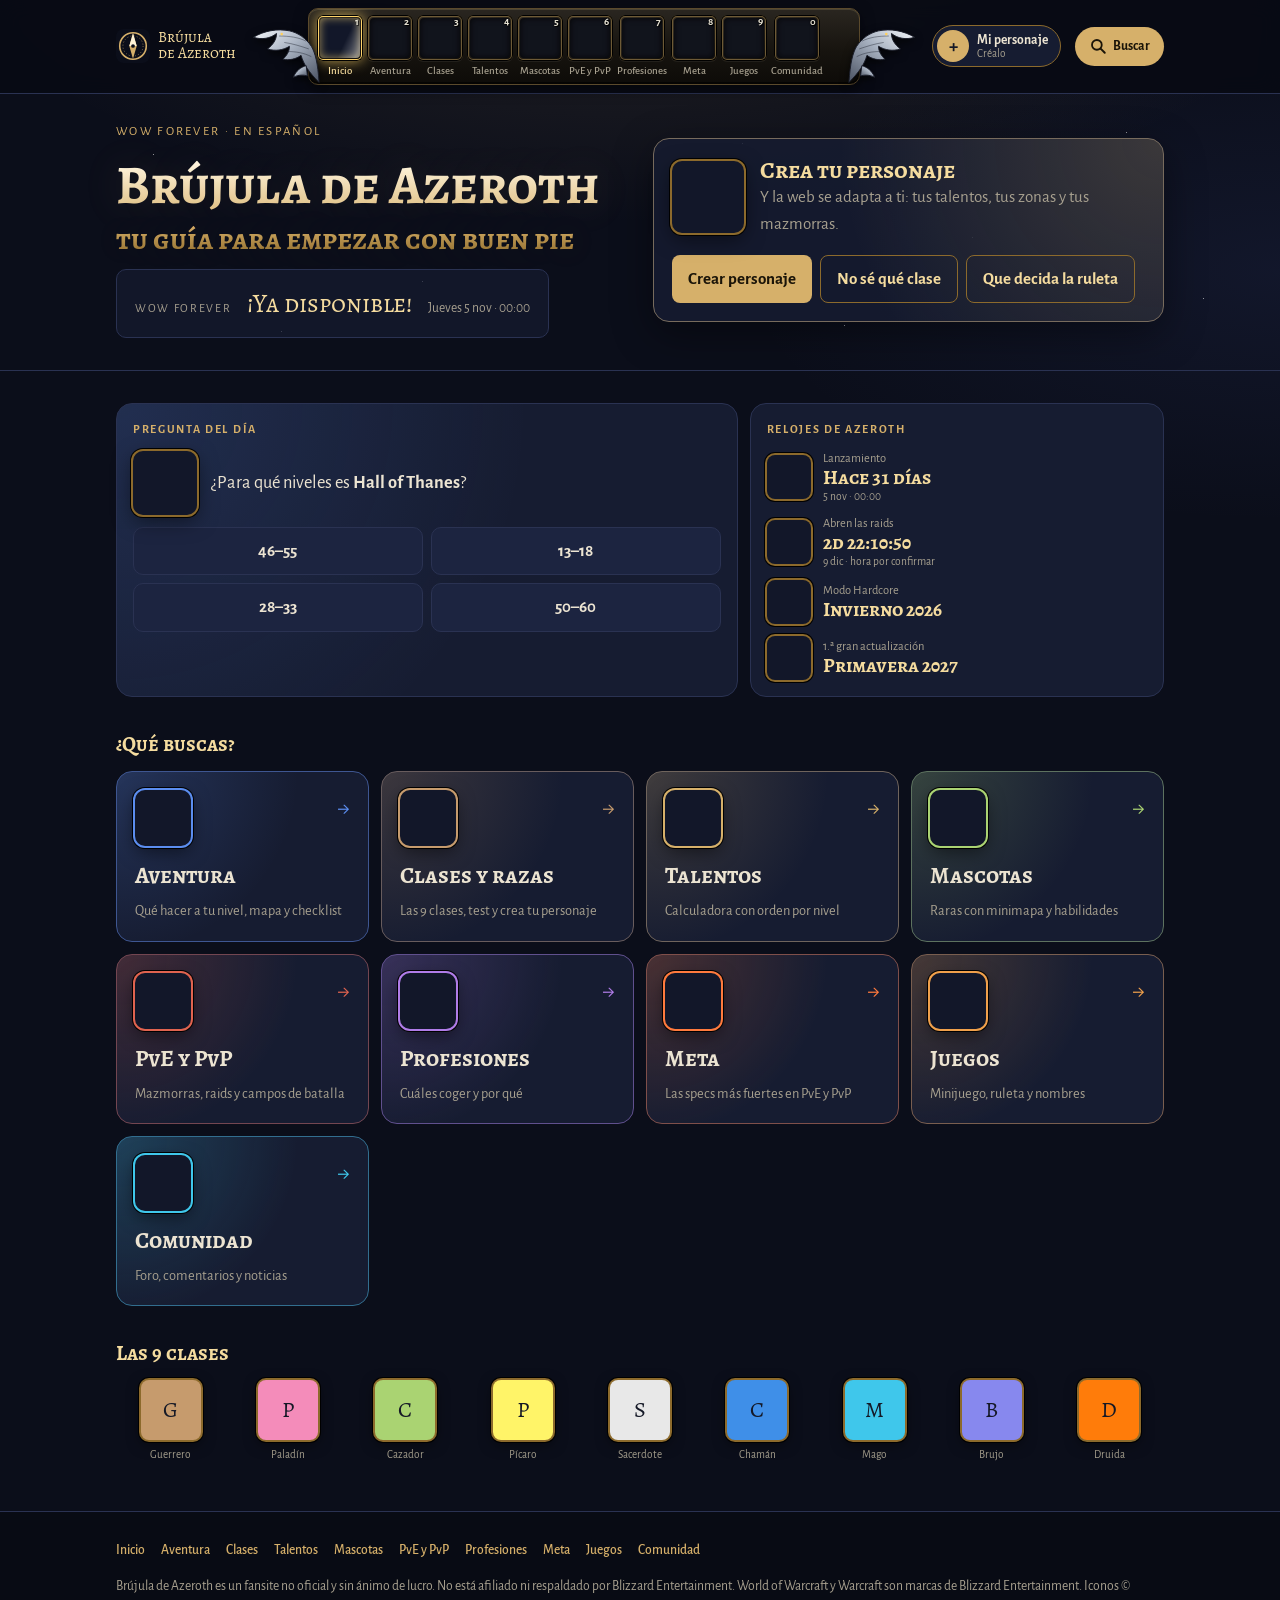
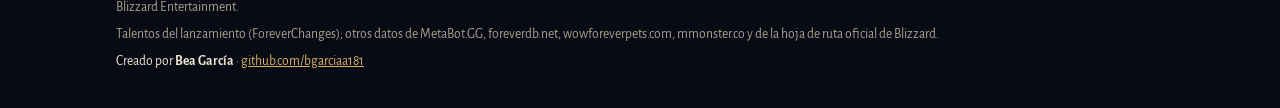
==== commit a780a790: "Pagina de profesiones mas clara y menu como barra de habilidades" ====
--- a/index.html
+++ b/index.html
@@ -19,7 +19,7 @@
 <link rel="preconnect" href="https://fonts.googleapis.com">
 <link rel="preconnect" href="https://fonts.gstatic.com" crossorigin>
 <link rel="stylesheet" href="https://fonts.googleapis.com/css2?family=Alegreya+SC:wght@500;700&family=Alegreya+Sans:wght@400;500;700&family=Alegreya:ital@1&display=swap">
-<link rel="stylesheet" href="css/estilos.css?v=27">
+<link rel="stylesheet" href="css/estilos.css?v=28">
 </head>
 <body>
 <header id="site-header"></header>
@@ -62,11 +62,11 @@
 
 <div class="achievement" id="achievement" hidden></div>
 
-<script src="js/datos.js?v=27"></script>
-<script src="js/talentos-datos.js?v=27"></script>
-<script src="js/talentos-es.js?v=27"></script>
-<script src="js/meta-datos.js?v=27"></script>
-<script src="js/layout.js?v=27"></script>
-<script src="js/app.js?v=27"></script>
+<script src="js/datos.js?v=28"></script>
+<script src="js/talentos-datos.js?v=28"></script>
+<script src="js/talentos-es.js?v=28"></script>
+<script src="js/meta-datos.js?v=28"></script>
+<script src="js/layout.js?v=28"></script>
+<script src="js/app.js?v=28"></script>
 </body>
 </html>
--- a/css/estilos.css
+++ b/css/estilos.css
@@ -1570,3 +1570,88 @@
 .camp div { display: grid; gap: 2px; line-height: 1.25; }
 .camp small { color: var(--suave); font-size: .78rem; }
 .camp em { font-style: normal; font-size: .72rem; color: #f0a04b; }
+
+/* ---------- Profesiones: asistente ---------- */
+.eo-classes { display: grid; grid-template-columns: repeat(auto-fill, minmax(84px, 1fr)); gap: 6px; }
+.eo-class { display: grid; justify-items: center; gap: 4px; padding: 8px 4px; border-radius: 12px; border: 1px solid var(--linea); background: var(--panel); color: var(--suave); font: inherit; font-size: .78rem; cursor: pointer; }
+.eo-class .sigil { width: 40px; height: 40px; filter: grayscale(.6); }
+.eo-class[aria-pressed="true"] { border-color: var(--cls); color: var(--texto); background: color-mix(in srgb, var(--cls) 14%, var(--panel)); }
+.eo-class[aria-pressed="true"] .sigil { filter: none; box-shadow: 0 0 0 2px var(--cls), 0 0 0 3px #000, 0 0 14px color-mix(in srgb, var(--cls) 60%, transparent); }
+.eo-goals { grid-template-columns: repeat(5, minmax(0, 1fr)); }
+.eo-goals .bp-mode { flex-direction: column; text-align: center; gap: 4px; }
+@media (max-width: 620px) { .eo-goals { grid-template-columns: repeat(3, minmax(0, 1fr)); } .eo-goals .bp-mode b { font-size: .85rem; } }
+.eo-result { display: grid; gap: 8px; margin-top: 16px; }
+.eo-card { display: flex; flex-wrap: wrap; gap: 18px; align-items: center; padding: 18px; border-radius: 16px; border: 1px solid var(--oro); background: radial-gradient(circle at 0 50%, color-mix(in srgb, var(--cls) 22%, transparent), transparent 55%), var(--panel); }
+@media (prefers-reduced-motion: no-preference) { .eo-card { animation: rl-pop .4s ease-out; } }
+.eo-pair { display: flex; align-items: center; gap: 8px; }
+.eo-pair .wow-icon.xl { width: 72px; height: 72px; box-shadow: 0 0 0 2px var(--oro), 0 0 0 3px #000, 0 0 18px rgba(214, 176, 106, .4); }
+.eo-pair i { font-style: normal; font-size: 1.6rem; color: var(--oro); }
+.eo-txt { flex: 1; min-width: 220px; display: grid; gap: 6px; }
+.eo-txt small { color: var(--cls); font-weight: 700; text-transform: uppercase; letter-spacing: .08em; font-size: .75rem; }
+.eo-txt h3 { font-size: 1.6rem; color: var(--oro-claro); line-height: 1.1; }
+.eo-txt p b { color: var(--texto); }
+.eo-txt ul { margin: 0; padding-left: 18px; color: var(--suave); font-size: .86rem; }
+.eo-alt { display: flex; align-items: center; gap: 6px; padding: 8px 12px; border-radius: 10px; background: var(--panel); border: 1px dashed var(--linea); color: var(--suave); font-size: .88rem; }
+.eo-alt .wow-icon.sm { width: 26px; height: 26px; }
+.eo-alt b { color: var(--texto); }
+
+/* Plan para tus personajes */
+.pa-list { display: grid; gap: 8px; }
+.pa-row { display: flex; flex-wrap: wrap; align-items: center; gap: 12px; padding: 12px; border-radius: 14px; background: var(--panel); border: 1px solid var(--linea); border-left: 3px solid var(--cls); }
+.pa-row .to-who { flex: 1; min-width: 180px; }
+.pa-profs { display: flex; gap: 10px; }
+.pa-prof { display: grid; justify-items: center; gap: 2px; font-size: .74rem; color: var(--suave); width: 78px; text-align: center; }
+.pa-prof .wow-icon.lg { width: 44px; height: 44px; }
+.pa-use { padding: 6px 14px; border-radius: 999px; border: 1px solid var(--oro); background: rgba(214, 176, 106, .12); color: var(--oro-claro); font: inherit; font-weight: 700; cursor: pointer; }
+.pa-tag { font-style: normal; font-size: .75rem; color: #6fd17a; }
+.pa-sum { display: grid; gap: 6px; margin-top: 12px; padding: 14px; border-radius: 12px; background: rgba(214, 176, 106, .08); border: 1px solid var(--oro-osc); }
+.pa-sum b { font-family: var(--font-display); font-size: 1.5rem; color: var(--oro-claro); }
+.pa-sum span { color: var(--suave); }
+.pa-sum .wow-icon.sm { width: 22px; height: 22px; vertical-align: middle; }
+
+/* Preguntas */
+.faq { display: grid; gap: 8px; }
+.faq-item { border-radius: 12px; background: var(--panel); border: 1px solid var(--linea); }
+.faq-item summary { display: flex; align-items: center; gap: 12px; padding: 10px 14px; cursor: pointer; list-style: none; }
+.faq-item summary::-webkit-details-marker { display: none; }
+.faq-item summary::after { content: "+"; margin-left: auto; font-size: 1.4rem; color: var(--oro); }
+.faq-item[open] summary::after { content: "−"; }
+.faq-item[open] { border-color: var(--oro-osc); }
+.faq-item .wow-icon.lg { width: 36px; height: 36px; flex: none; }
+.faq-item p { padding: 0 14px 14px 62px; color: var(--suave); }
+
+/* ---------- Menú como barra de habilidades del juego ---------- */
+.abar { flex: 1; min-width: 0; display: flex; align-items: flex-end; position: relative; }
+.abar .site-nav {
+  gap: 4px; padding: 6px 8px 4px; border-radius: 10px;
+  background: linear-gradient(180deg, #2a2620 0%, #17140f 55%, #0d0b08 100%);
+  border: 1px solid #5b4a2c; box-shadow: inset 0 1px 0 rgba(255, 230, 170, .15), inset 0 -2px 0 rgba(0, 0, 0, .6), 0 4px 14px rgba(0, 0, 0, .5);
+}
+.abar .site-link { padding: 0; gap: 2px; border: 0; background: none; border-radius: 0; }
+.slot { position: relative; display: block; width: 46px; height: 46px; padding: 3px; border-radius: 6px;
+  background: linear-gradient(145deg, #3d3426, #0e0c09); box-shadow: inset 0 0 0 1px #000, inset 0 0 0 2px #6d5a36, 0 1px 0 rgba(255, 255, 255, .06); }
+.slot .wow-icon.sm { width: 40px; height: 40px; border-radius: 4px; box-shadow: inset 0 0 6px rgba(0, 0, 0, .8); filter: grayscale(.45) brightness(.85); }
+.slot kbd { position: absolute; top: 2px; right: 4px; font: 700 .68rem/1 var(--font-body); color: #e8e3d4; text-shadow: 0 0 2px #000, 1px 1px 0 #000; pointer-events: none; }
+.slot-name { font-size: .68rem; color: var(--suave); white-space: nowrap; }
+.site-link:hover .slot .wow-icon { filter: brightness(1.2); transform: none; }
+.site-link:hover .slot { box-shadow: inset 0 0 0 1px #000, inset 0 0 0 2px #e8c25a, 0 0 10px rgba(232, 194, 90, .45); }
+.site-link:active .slot, .site-link.pulsado .slot { transform: translateY(1px); }
+.site-link:active .slot .wow-icon, .site-link.pulsado .slot .wow-icon { filter: brightness(.6); }
+.site-link.active { background: none; border: 0; }
+.site-link.active .slot { box-shadow: inset 0 0 0 1px #000, inset 0 0 0 2px #ffd56b, 0 0 14px rgba(255, 213, 107, .7); }
+.site-link.active .slot .wow-icon { filter: none; box-shadow: inset 0 0 8px rgba(255, 220, 120, .6); }
+@media (prefers-reduced-motion: no-preference) {
+  .site-link.active .slot::after { content: ""; position: absolute; inset: 3px; border-radius: 4px; pointer-events: none;
+    background: linear-gradient(115deg, transparent 30%, rgba(255, 255, 255, .35) 45%, transparent 60%); background-size: 250% 100%; animation: brillo 3.2s ease-in-out infinite; }
+  @keyframes brillo { 0% { background-position: 120% 0; } 60%, 100% { background-position: -120% 0; } }
+}
+.site-link.active .slot-name { color: var(--oro-claro); }
+.abar-dragon { flex: none; width: 78px; height: 58px; margin: 0 -14px 0 -6px; z-index: 1; filter: drop-shadow(0 3px 4px rgba(0, 0, 0, .7)); }
+.abar-dragon.der { transform: scaleX(-1); margin: 0 -6px 0 -14px; }
+@media (max-width: 1100px) { .abar-dragon { display: none; } }
+@media (max-width: 640px) {
+  .slot { width: 40px; height: 40px; }
+  .slot .wow-icon.sm { width: 34px; height: 34px; }
+  .slot-name { font-size: .62rem; }
+  .abar .site-nav { padding: 5px 6px 3px; }
+}
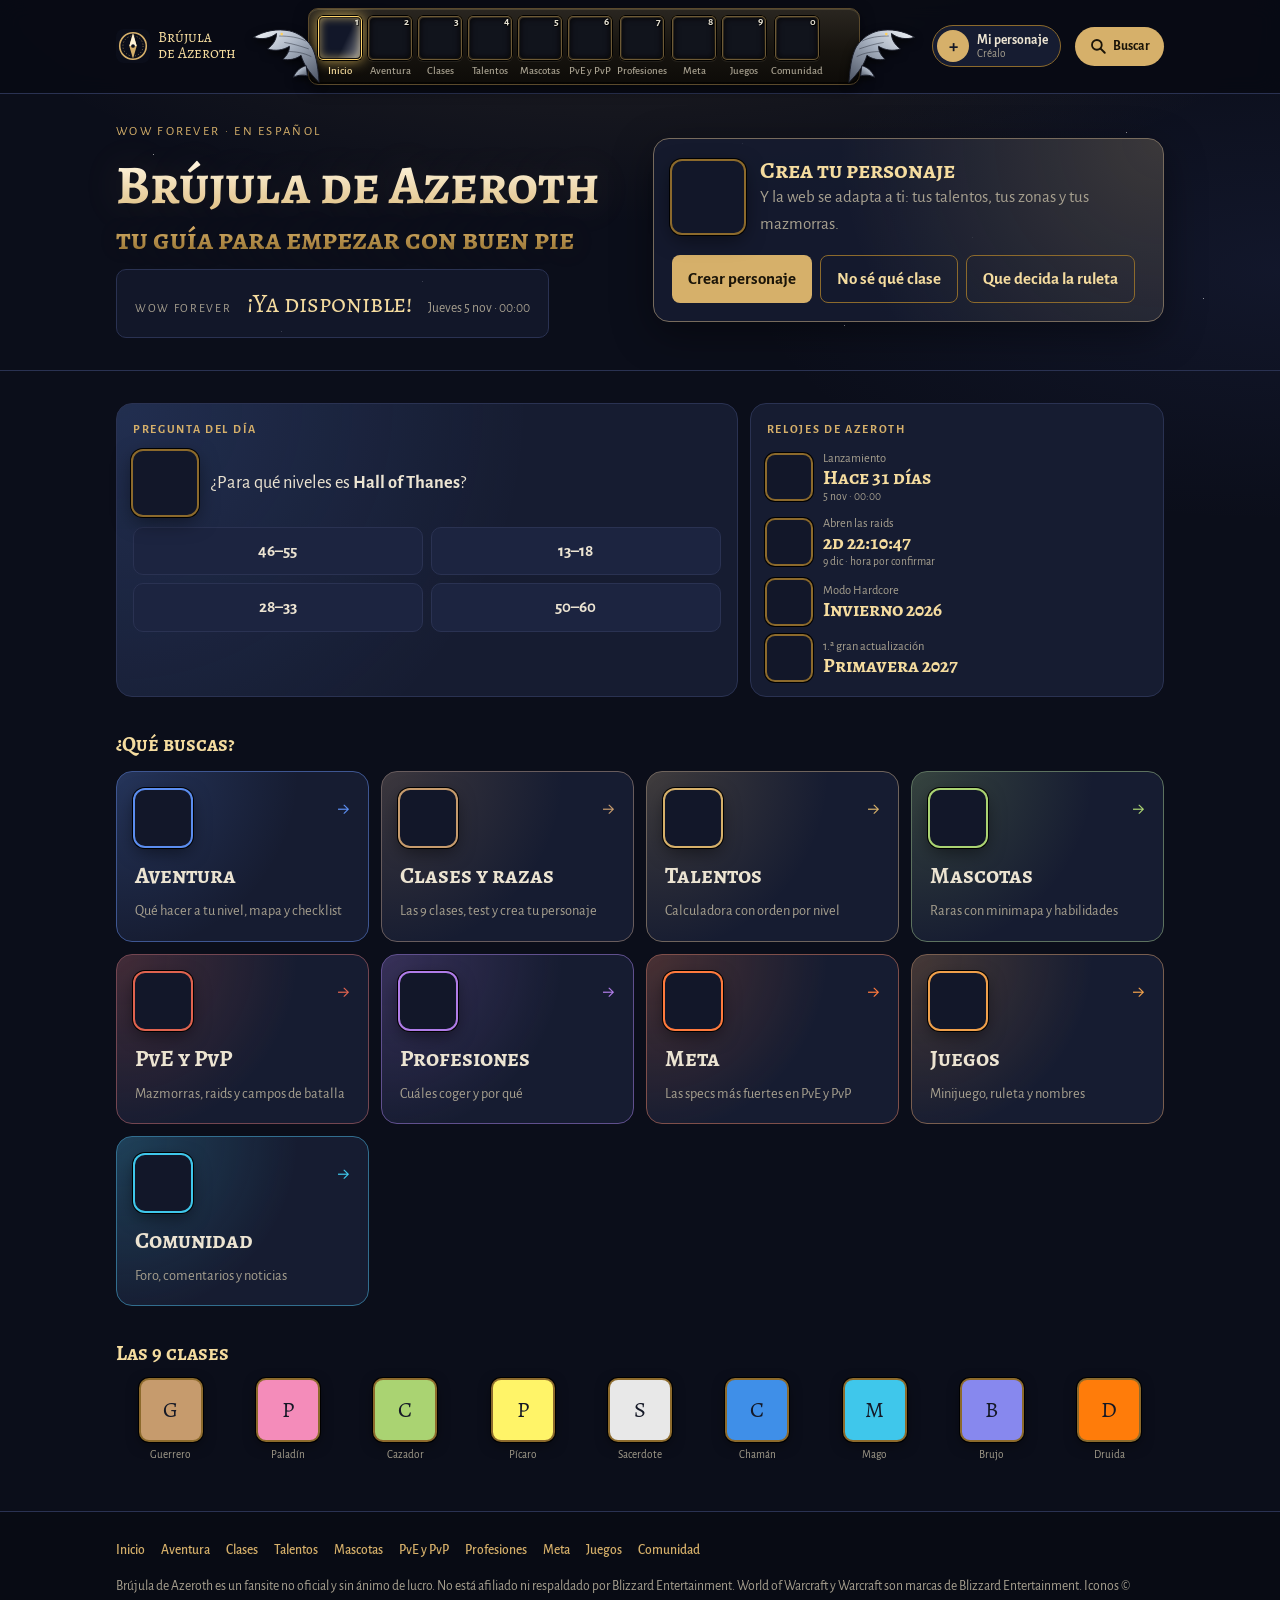
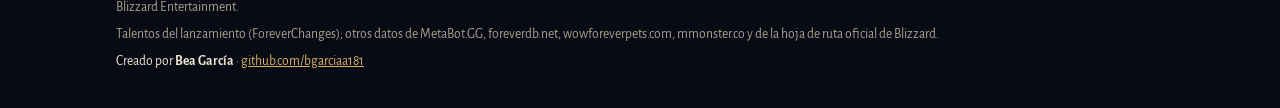
==== commit a43b7e26: "Aportar desde reddit o github y ver como son las mascotas" ====
--- a/index.html
+++ b/index.html
@@ -19,7 +19,7 @@
 <link rel="preconnect" href="https://fonts.googleapis.com">
 <link rel="preconnect" href="https://fonts.gstatic.com" crossorigin>
 <link rel="stylesheet" href="https://fonts.googleapis.com/css2?family=Alegreya+SC:wght@500;700&family=Alegreya+Sans:wght@400;500;700&family=Alegreya:ital@1&display=swap">
-<link rel="stylesheet" href="css/estilos.css?v=28">
+<link rel="stylesheet" href="css/estilos.css?v=29">
 </head>
 <body>
 <header id="site-header"></header>
@@ -62,11 +62,11 @@
 
 <div class="achievement" id="achievement" hidden></div>
 
-<script src="js/datos.js?v=28"></script>
-<script src="js/talentos-datos.js?v=28"></script>
-<script src="js/talentos-es.js?v=28"></script>
-<script src="js/meta-datos.js?v=28"></script>
-<script src="js/layout.js?v=28"></script>
-<script src="js/app.js?v=28"></script>
+<script src="js/datos.js?v=29"></script>
+<script src="js/talentos-datos.js?v=29"></script>
+<script src="js/talentos-es.js?v=29"></script>
+<script src="js/meta-datos.js?v=29"></script>
+<script src="js/layout.js?v=29"></script>
+<script src="js/app.js?v=29"></script>
 </body>
 </html>
--- a/css/estilos.css
+++ b/css/estilos.css
@@ -1655,3 +1655,27 @@
   .slot-name { font-size: .62rem; }
   .abar .site-nav { padding: 5px 6px 3px; }
 }
+.pet-btns { display: flex; flex-wrap: wrap; gap: 6px; align-items: center; }
+.pet-look { padding: 6px 12px; border-radius: 999px; border: 1px solid var(--linea); color: var(--oro-claro); text-decoration: none; font-size: .82rem; font-weight: 700; }
+.pet-look:hover { border-color: var(--oro); }
+.pet-explain { display: grid; grid-template-columns: repeat(auto-fit, minmax(200px, 1fr)); gap: 8px; margin-bottom: 14px; }
+.pet-explain div { display: grid; gap: 2px; padding: 10px 12px; border-radius: 12px; background: var(--panel); border: 1px solid var(--linea); border-top: 3px solid var(--oro-osc); }
+.pet-explain b { color: var(--oro-claro); }
+.pet-explain span { color: var(--suave); font-size: .86rem; }
+.pet-explain span b { color: var(--texto); }
+
+/* ---------- Comunidad: aportar ---------- */
+.ap-form { display: grid; gap: 12px; max-width: 720px; }
+.ap-types { display: grid; grid-template-columns: repeat(4, minmax(0, 1fr)); gap: 8px; }
+.ap-types .bp-mode { flex-direction: column; text-align: center; gap: 4px; }
+@media (max-width: 620px) { .ap-types { grid-template-columns: repeat(2, minmax(0, 1fr)); } }
+.ap-field { display: grid; gap: 4px; color: var(--suave); font-size: .85rem; }
+.ap-field input, .ap-field textarea { padding: 10px 12px; border-radius: 10px; border: 1px solid var(--linea); background: var(--noche-2); color: var(--texto); font: inherit; resize: vertical; }
+.ap-field input:focus, .ap-field textarea:focus { outline: none; border-color: var(--oro); }
+.ap-send { display: flex; flex-wrap: wrap; gap: 8px; }
+.ap-btn { display: flex; align-items: center; gap: 8px; padding: 10px 18px; border-radius: 999px; border: 0; font: inherit; font-weight: 700; cursor: pointer; color: #fff; }
+.ap-btn.reddit { background: #ff4500; }
+.ap-btn.github { background: #2b3137; border: 1px solid #57606a; }
+.ap-btn:hover { filter: brightness(1.1); }
+.ap-ico { font-weight: 800; }
+.ap-note { color: var(--suave); font-size: .82rem; }
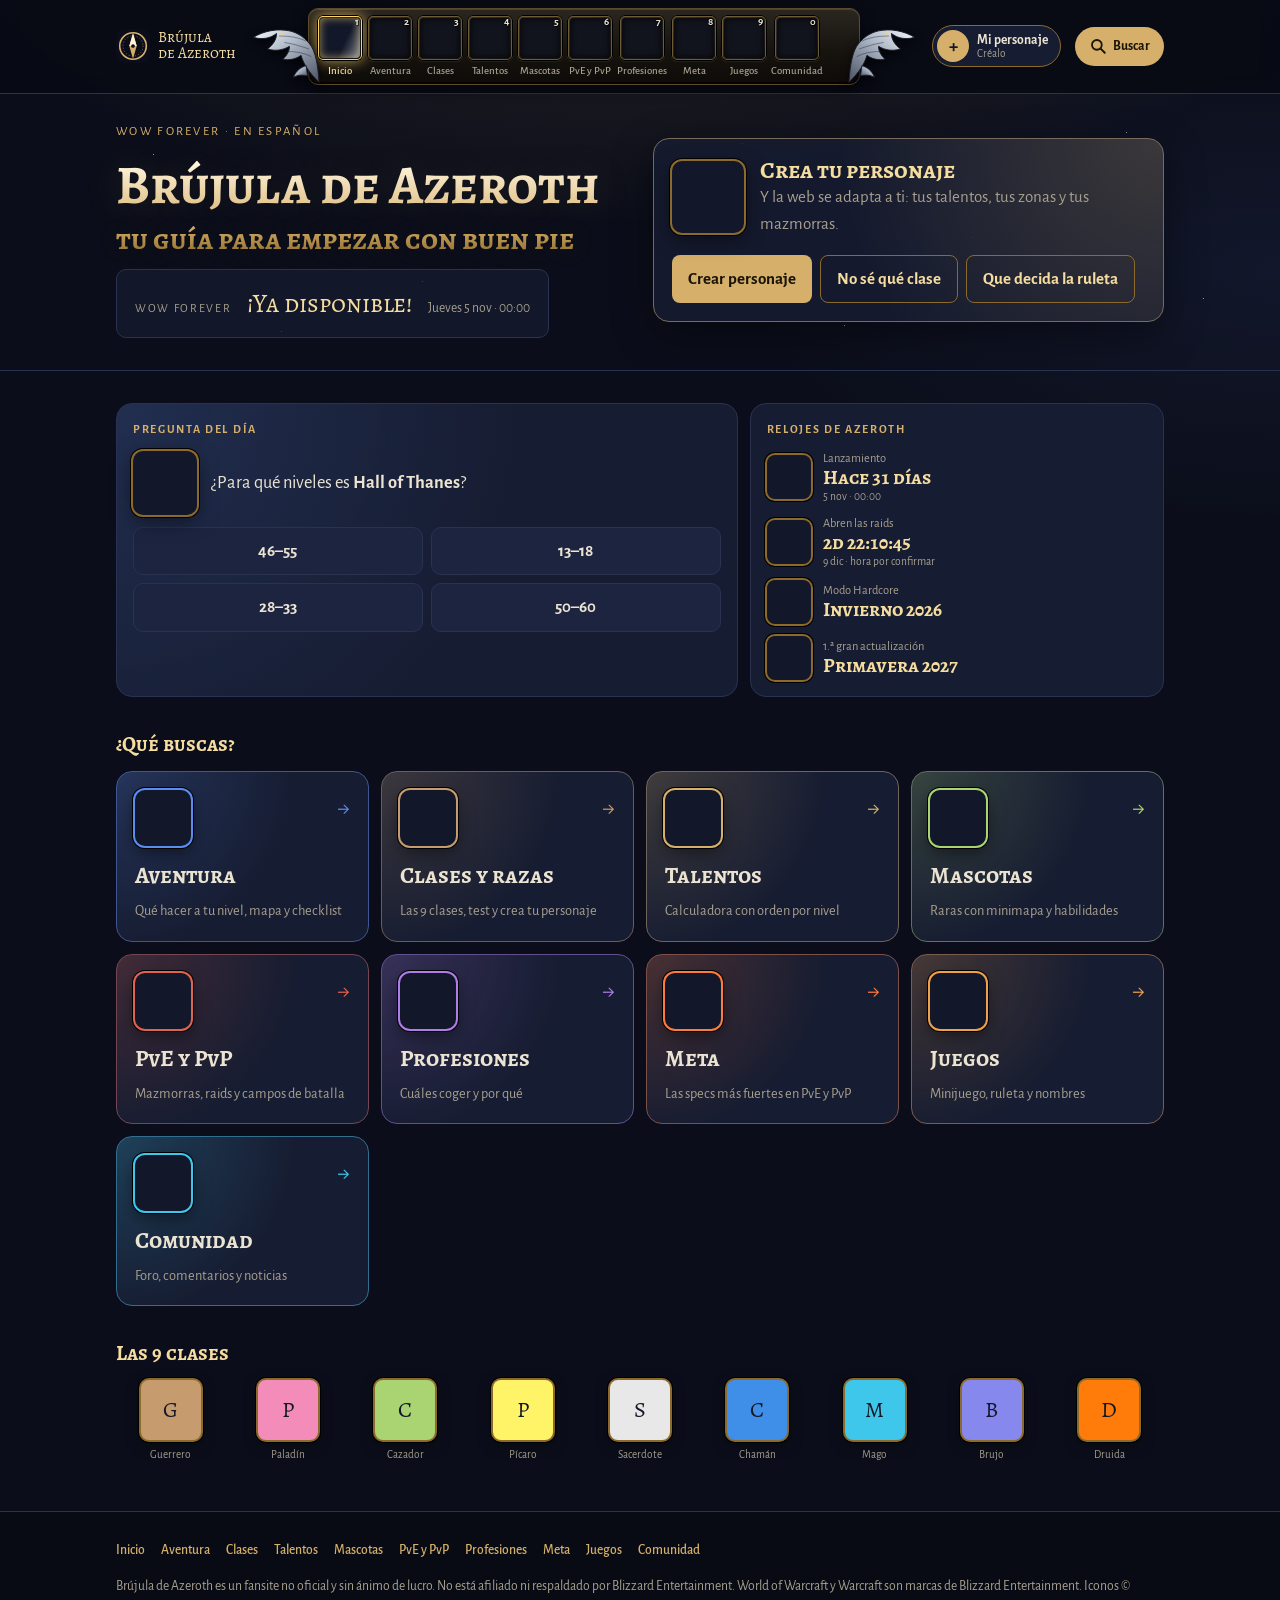
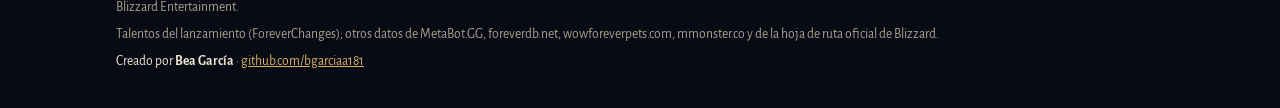
==== commit c24fab82: "Mapas reales en las mascotas" ====
--- a/index.html
+++ b/index.html
@@ -19,7 +19,7 @@
 <link rel="preconnect" href="https://fonts.googleapis.com">
 <link rel="preconnect" href="https://fonts.gstatic.com" crossorigin>
 <link rel="stylesheet" href="https://fonts.googleapis.com/css2?family=Alegreya+SC:wght@500;700&family=Alegreya+Sans:wght@400;500;700&family=Alegreya:ital@1&display=swap">
-<link rel="stylesheet" href="css/estilos.css?v=29">
+<link rel="stylesheet" href="css/estilos.css?v=30">
 </head>
 <body>
 <header id="site-header"></header>
@@ -62,11 +62,11 @@
 
 <div class="achievement" id="achievement" hidden></div>
 
-<script src="js/datos.js?v=29"></script>
-<script src="js/talentos-datos.js?v=29"></script>
-<script src="js/talentos-es.js?v=29"></script>
-<script src="js/meta-datos.js?v=29"></script>
-<script src="js/layout.js?v=29"></script>
-<script src="js/app.js?v=29"></script>
+<script src="js/datos.js?v=30"></script>
+<script src="js/talentos-datos.js?v=30"></script>
+<script src="js/talentos-es.js?v=30"></script>
+<script src="js/meta-datos.js?v=30"></script>
+<script src="js/layout.js?v=30"></script>
+<script src="js/app.js?v=30"></script>
 </body>
 </html>
--- a/css/estilos.css
+++ b/css/estilos.css
@@ -1679,3 +1679,30 @@
 .ap-btn:hover { filter: brightness(1.1); }
 .ap-ico { font-weight: 800; }
 .ap-note { color: var(--suave); font-size: .82rem; }
+
+/* ---------- Mapa de mascota más claro ---------- */
+.minimap.mm-big { width: 260px; max-width: 100%; aspect-ratio: 1; background: radial-gradient(circle at 50% 50%, #3d4a2c, #232c1a 70%, #161c10); }
+.mm-gv, .mm-gh { position: absolute; background: rgba(255, 255, 255, .06); pointer-events: none; }
+.mm-gv { top: 0; bottom: 0; width: 1px; }
+.mm-gh { left: 0; right: 0; height: 1px; }
+.mm-dot { position: absolute; width: 5px; height: 5px; margin: -2.5px 0 0 -2.5px; border-radius: 50%; background: rgba(255, 90, 70, .7); pointer-events: none; }
+.mm-pin { position: absolute; width: 26px; height: 26px; margin: -13px 0 0 -13px; border-radius: 50%; border: 2px solid #fff; background: #d23a2a; color: #fff; font: 700 .8rem/1 var(--font-body); cursor: pointer; box-shadow: 0 0 0 2px #000, 0 2px 6px rgba(0, 0, 0, .7); z-index: 2; }
+.mm-pin.on { background: #ffd100; color: #141826; transform: scale(1.2); z-index: 3; }
+@media (prefers-reduced-motion: no-preference) { .mm-pin.on { animation: radar 1.6s ease-in-out infinite; } }
+.mm-sitios { display: grid; gap: 6px; }
+.mm-sitio { display: grid; grid-template-columns: auto 1fr auto; align-items: center; gap: 10px; padding: 8px 10px; border-radius: 10px; border: 1px solid var(--linea); background: var(--panel); color: var(--texto); font: inherit; text-align: left; cursor: pointer; }
+.mm-sitio > b { display: grid; place-items: center; width: 26px; height: 26px; border-radius: 50%; background: #d23a2a; color: #fff; font-size: .8rem; }
+.mm-sitio.on { border-color: #ffd100; }
+.mm-sitio.on > b { background: #ffd100; color: #141826; }
+.mm-sitio span { display: grid; line-height: 1.25; }
+.mm-sitio small { color: var(--suave); font-size: .76rem; }
+.mm-sitio code, .mm-note code { font-size: .74rem; padding: 3px 6px; border-radius: 6px; background: var(--noche-2); color: var(--oro-claro); white-space: nowrap; }
+.mm-note a { color: var(--oro-claro); }
+@media (max-width: 520px) { .minimap.mm-big { width: 240px; } .mm-sitio { grid-template-columns: auto 1fr; } .mm-sitio code { grid-column: 2; justify-self: start; } }
+/* Mapa real de la zona: rectangular, como en el juego */
+.minimap.mm-big.mm-real { width: 100%; max-width: 520px; aspect-ratio: 772 / 515; border-radius: 8px; background-size: 100% 100%; background-color: #1b2014;
+  box-shadow: 0 0 0 2px #6b5328, 0 0 0 4px #1a1206, 0 6px 18px rgba(0, 0, 0, .5); }
+.minimap.mm-real .mm-n { display: none; }
+.mm-credit { font-size: .66rem; color: var(--suave); opacity: .7; }
+.pet-detail:has(.mm-real) { grid-template-columns: 1fr; }
+.pet-detail:has(.mm-real) .mm-wrap { justify-items: stretch; }
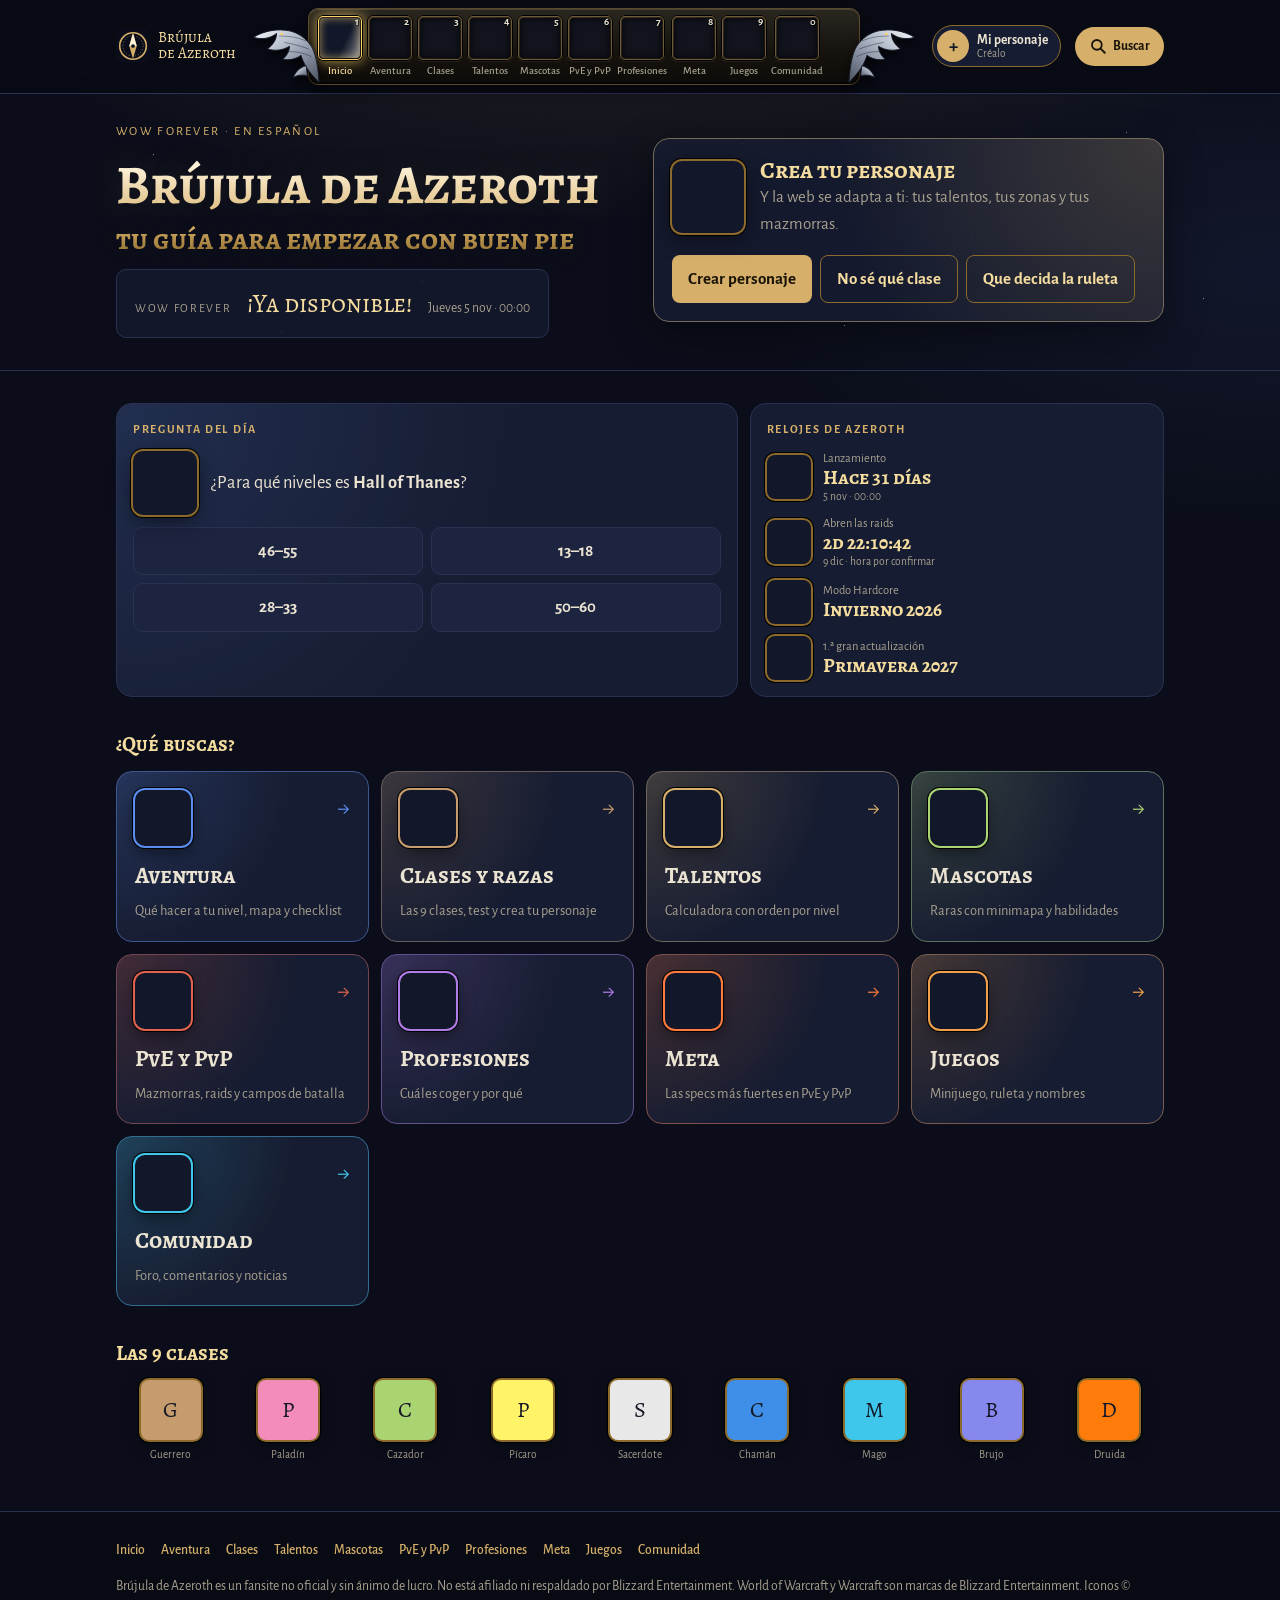
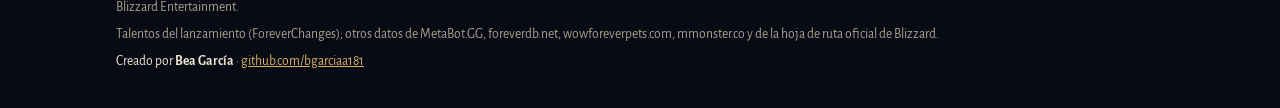
==== commit 85078fdb: "Fotos de las mascotas y mapa en la misma pagina" ====
--- a/index.html
+++ b/index.html
@@ -19,7 +19,7 @@
 <link rel="preconnect" href="https://fonts.googleapis.com">
 <link rel="preconnect" href="https://fonts.gstatic.com" crossorigin>
 <link rel="stylesheet" href="https://fonts.googleapis.com/css2?family=Alegreya+SC:wght@500;700&family=Alegreya+Sans:wght@400;500;700&family=Alegreya:ital@1&display=swap">
-<link rel="stylesheet" href="css/estilos.css?v=30">
+<link rel="stylesheet" href="css/estilos.css?v=31">
 </head>
 <body>
 <header id="site-header"></header>
@@ -62,11 +62,11 @@
 
 <div class="achievement" id="achievement" hidden></div>
 
-<script src="js/datos.js?v=30"></script>
-<script src="js/talentos-datos.js?v=30"></script>
-<script src="js/talentos-es.js?v=30"></script>
-<script src="js/meta-datos.js?v=30"></script>
-<script src="js/layout.js?v=30"></script>
-<script src="js/app.js?v=30"></script>
+<script src="js/datos.js?v=31"></script>
+<script src="js/talentos-datos.js?v=31"></script>
+<script src="js/talentos-es.js?v=31"></script>
+<script src="js/meta-datos.js?v=31"></script>
+<script src="js/layout.js?v=31"></script>
+<script src="js/app.js?v=31"></script>
 </body>
 </html>
--- a/css/estilos.css
+++ b/css/estilos.css
@@ -1706,3 +1706,20 @@
 .mm-credit { font-size: .66rem; color: var(--suave); opacity: .7; }
 .pet-detail:has(.mm-real) { grid-template-columns: 1fr; }
 .pet-detail:has(.mm-real) .mm-wrap { justify-items: stretch; }
+
+/* Foto de cada mascota */
+.pet-photo { position: relative; display: block; width: 92px; height: 92px; border-radius: 12px; overflow: hidden; flex: none;
+  background: radial-gradient(circle at 50% 60%, #2c3654, #121729 75%); box-shadow: 0 0 0 1px var(--oro-osc), inset 0 0 20px rgba(0, 0, 0, .6); }
+.pet-photo img { width: 100%; height: 100%; object-fit: contain; transform: scale(1.15); }
+.pet-photo .pet-icon { position: absolute; right: 4px; bottom: 4px; width: 26px; height: 26px; box-shadow: 0 0 0 1px #000; }
+.pet-photo.sin { display: grid; place-items: center; }
+.pet-photo.sin .pet-icon { position: static; width: 48px; height: 48px; }
+@media (max-width: 520px) { .pet-photo { width: 72px; height: 72px; } }
+.pet-big { margin: 0; display: grid; gap: 4px; justify-items: center; align-content: start; }
+.pet-big img { width: 260px; max-width: 100%; aspect-ratio: 1; object-fit: contain; border-radius: 14px; background: radial-gradient(circle at 50% 60%, #2c3654, #0e1222 75%); box-shadow: 0 0 0 2px var(--oro-osc), inset 0 0 30px rgba(0, 0, 0, .7); }
+.pet-big figcaption { font-size: .66rem; color: var(--suave); opacity: .7; }
+.pet-detail:has(.pet-big) { grid-template-columns: 1fr; }
+@media (min-width: 760px) {
+  .pet-detail:has(.pet-big) { grid-template-columns: 260px minmax(0, 1fr); }
+  .pet-detail:has(.pet-big) .pet-info { grid-column: 1 / -1; }
+}
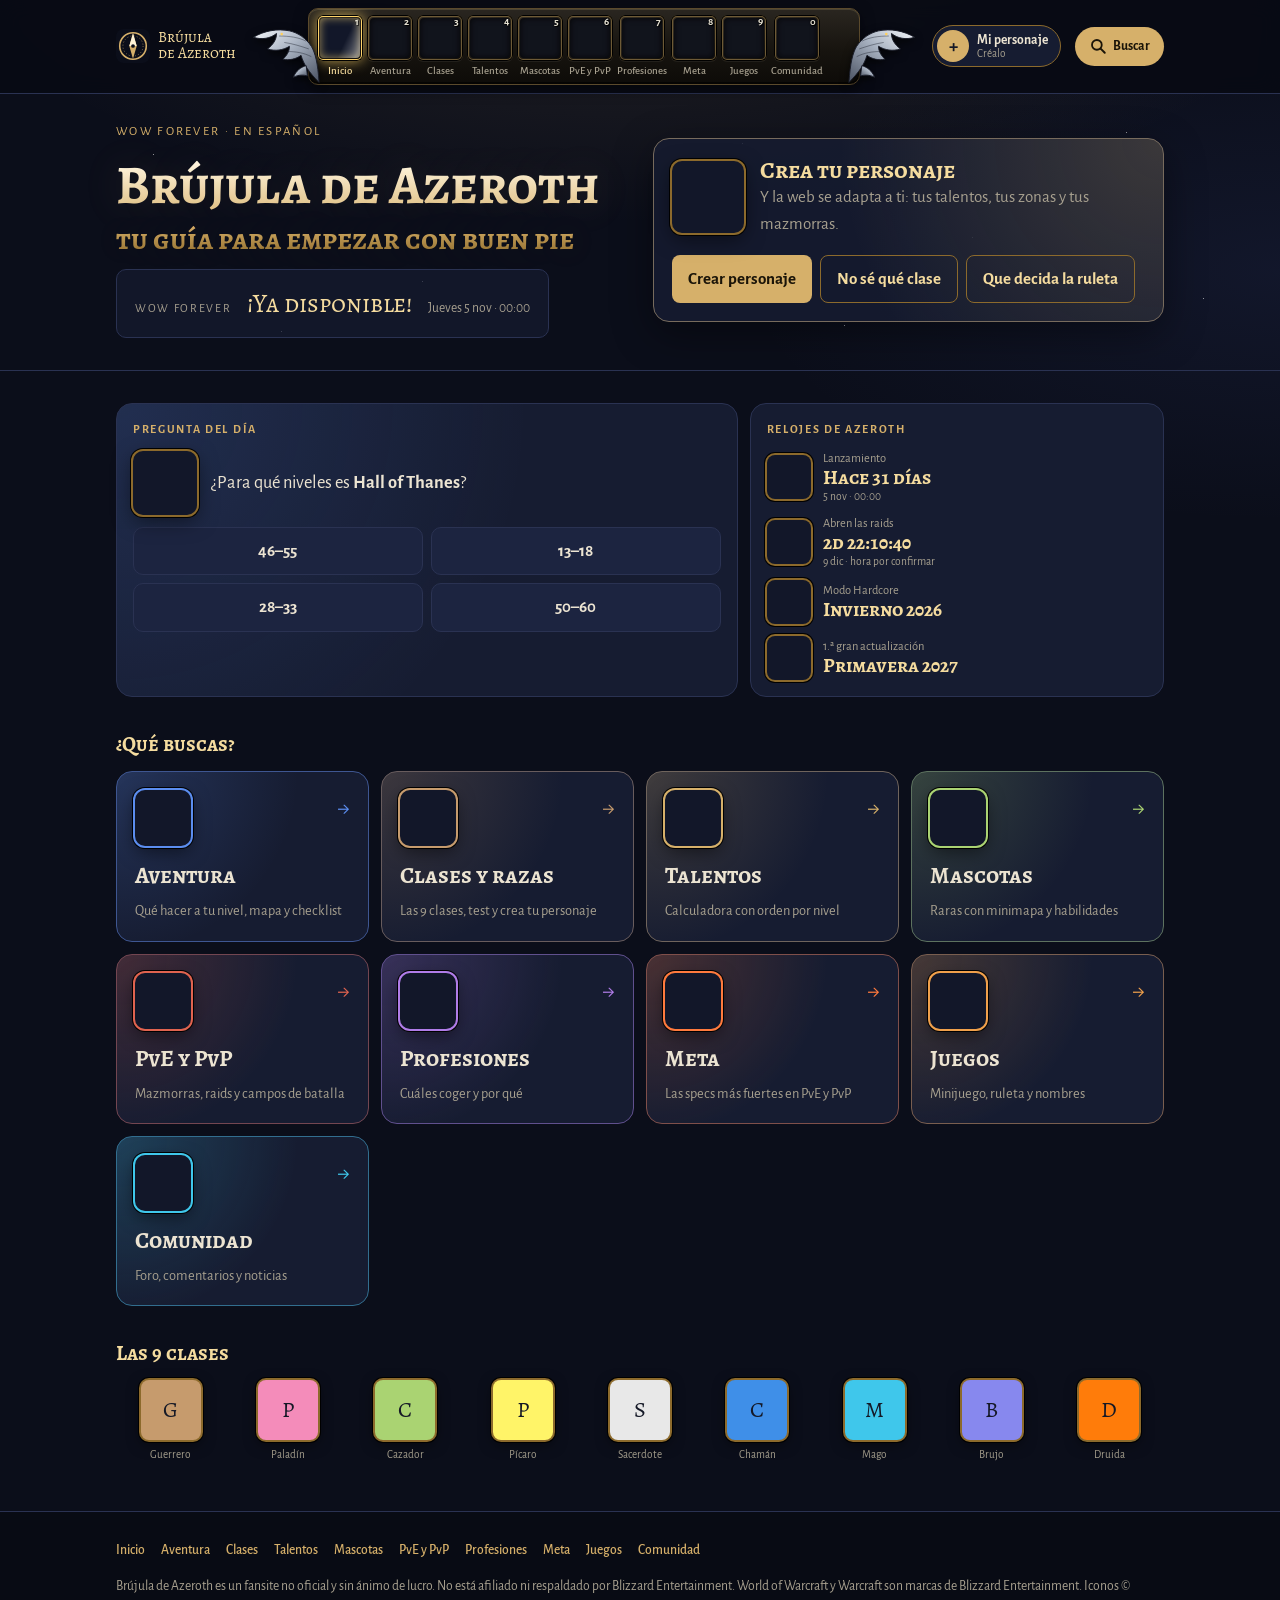
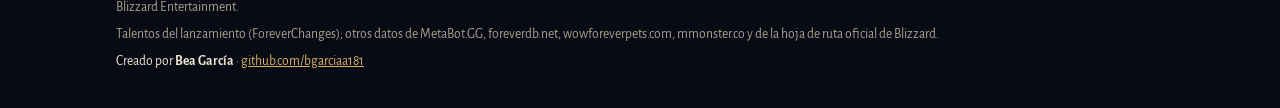
==== commit 2aca2744: "Todas las bestias domables con foto y orden por nivel" ====
--- a/index.html
+++ b/index.html
@@ -19,7 +19,7 @@
 <link rel="preconnect" href="https://fonts.googleapis.com">
 <link rel="preconnect" href="https://fonts.gstatic.com" crossorigin>
 <link rel="stylesheet" href="https://fonts.googleapis.com/css2?family=Alegreya+SC:wght@500;700&family=Alegreya+Sans:wght@400;500;700&family=Alegreya:ital@1&display=swap">
-<link rel="stylesheet" href="css/estilos.css?v=31">
+<link rel="stylesheet" href="css/estilos.css?v=32">
 </head>
 <body>
 <header id="site-header"></header>
@@ -62,11 +62,11 @@
 
 <div class="achievement" id="achievement" hidden></div>
 
-<script src="js/datos.js?v=31"></script>
-<script src="js/talentos-datos.js?v=31"></script>
-<script src="js/talentos-es.js?v=31"></script>
-<script src="js/meta-datos.js?v=31"></script>
-<script src="js/layout.js?v=31"></script>
-<script src="js/app.js?v=31"></script>
+<script src="js/datos.js?v=32"></script>
+<script src="js/talentos-datos.js?v=32"></script>
+<script src="js/talentos-es.js?v=32"></script>
+<script src="js/meta-datos.js?v=32"></script>
+<script src="js/layout.js?v=32"></script>
+<script src="js/app.js?v=32"></script>
 </body>
 </html>
--- a/css/estilos.css
+++ b/css/estilos.css
@@ -1723,3 +1723,50 @@
   .pet-detail:has(.pet-big) { grid-template-columns: 260px minmax(0, 1fr); }
   .pet-detail:has(.pet-big) .pet-info { grid-column: 1 / -1; }
 }
+
+/* ---------- Mascotas: todas las bestias ---------- */
+.be-tools { display: flex; flex-wrap: wrap; align-items: center; gap: 10px 16px; margin-bottom: 12px; }
+.be-lvl { display: flex; align-items: center; gap: 10px; font-weight: 700; color: var(--oro-claro); }
+.be-lvl input { width: 200px; accent-color: var(--oro); }
+.be-lvl b { font-family: var(--font-display); font-size: 1.6rem; min-width: 34px; }
+#be-search { flex: 1; min-width: 180px; padding: 8px 12px; border-radius: 999px; border: 1px solid var(--linea); background: var(--noche-2); color: var(--texto); font: inherit; }
+.be-count { color: var(--suave); font-size: .82rem; width: 100%; }
+.be-orden { grid-template-columns: repeat(4, minmax(0, 1fr)); margin-bottom: 10px; }
+.be-orden .bp-mode { flex-direction: column; text-align: center; gap: 4px; }
+@media (max-width: 620px) { .be-orden { grid-template-columns: repeat(2, minmax(0, 1fr)); } }
+.be-fams { display: flex; gap: 6px; overflow-x: auto; padding-bottom: 6px; margin-bottom: 12px; scrollbar-width: thin; }
+.be-fam { flex: none; display: grid; justify-items: center; gap: 3px; padding: 6px 8px; border-radius: 10px; border: 1px solid var(--linea); background: var(--panel); color: var(--suave); font: inherit; font-size: .72rem; cursor: pointer; min-width: 64px; }
+.be-fam .pet-icon { width: 32px; height: 32px; filter: grayscale(.6); }
+.be-fam[aria-pressed="true"] { border-color: var(--oro); color: var(--texto); background: rgba(214, 176, 106, .12); }
+.be-fam[aria-pressed="true"] .pet-icon { filter: none; }
+.be-all { display: grid !important; place-items: center; color: var(--oro); font-size: 1.1rem; background: var(--noche-2); }
+.be-grid { display: grid; gap: 10px; grid-template-columns: repeat(auto-fill, minmax(150px, 1fr)); }
+.be-card { display: grid; gap: 3px; align-content: start; text-align: center; }
+.be-card.open { grid-column: span 2; }
+.be-pic { position: relative; display: block; width: 100%; aspect-ratio: 1; padding: 0; border-radius: 12px; overflow: hidden; cursor: pointer; border: 1px solid var(--linea);
+  background: radial-gradient(circle at 50% 62%, #2c3654, #0e1222 75%); }
+.be-card.top .be-pic { border-color: var(--oro); box-shadow: 0 0 14px rgba(214, 176, 106, .25); }
+.be-pic:hover { border-color: var(--oro); }
+.be-pic img { width: 100%; height: 100%; object-fit: contain; transform: scale(1.12); transition: transform .2s; }
+.be-pic:hover img { transform: scale(1.22); }
+.be-nofoto { display: grid; place-items: center; height: 100%; color: var(--suave); font-size: .8rem; }
+.be-lv { position: absolute; left: 6px; bottom: 6px; padding: 1px 7px; border-radius: 999px; background: rgba(0, 0, 0, .7); color: #ffd56b; font-size: .72rem; font-weight: 700; }
+.be-more { position: absolute; right: 6px; bottom: 6px; padding: 1px 6px; border-radius: 999px; background: rgba(0, 0, 0, .7); color: var(--texto); font-size: .7rem; }
+.be-tier { position: absolute; right: 6px; top: 6px; width: 24px; height: 24px; display: grid; place-items: center; border-radius: 6px; background: var(--t); color: #141826; font-weight: 700; font-size: .8rem; }
+.be-medal { position: absolute; left: 6px; top: 4px; font-size: 1.3rem; }
+.be-card b { font-size: .9rem; line-height: 1.15; }
+.be-card small { color: var(--suave); font-size: .72rem; display: flex; align-items: center; justify-content: center; gap: 4px; flex-wrap: wrap; }
+.be-card small .pet-icon { width: 16px; height: 16px; }
+.be-list { list-style: none; margin: 4px 0 0; padding: 6px; border-radius: 10px; background: var(--panel); border: 1px solid var(--linea); text-align: left; display: grid; gap: 4px; max-height: 220px; overflow: auto; }
+.be-list li { display: grid; font-size: .8rem; line-height: 1.2; }
+.be-list a { color: var(--oro-claro); font-weight: 700; }
+.be-list span { color: var(--suave); font-size: .74rem; }
+.be-vermas { grid-column: 1 / -1; justify-self: center; }
+@media (max-width: 520px) { .be-grid { grid-template-columns: repeat(2, minmax(0, 1fr)); } .be-card.open { grid-column: 1 / -1; } }
+#aspectos, #aspectos > * { min-width: 0; max-width: 100%; }
+.be-card.open { grid-column: 1 / -1; grid-template-columns: 170px minmax(0, 1fr); column-gap: 14px; text-align: left; align-items: start; }
+.be-card.open .be-pic { grid-row: 1 / span 3; }
+.be-card.open small { justify-content: flex-start; }
+.be-card.open .be-list { max-height: 260px; }
+@media (max-width: 520px) { .be-card.open { grid-template-columns: 120px minmax(0, 1fr); } }
+.be-grid { grid-auto-flow: row dense; }
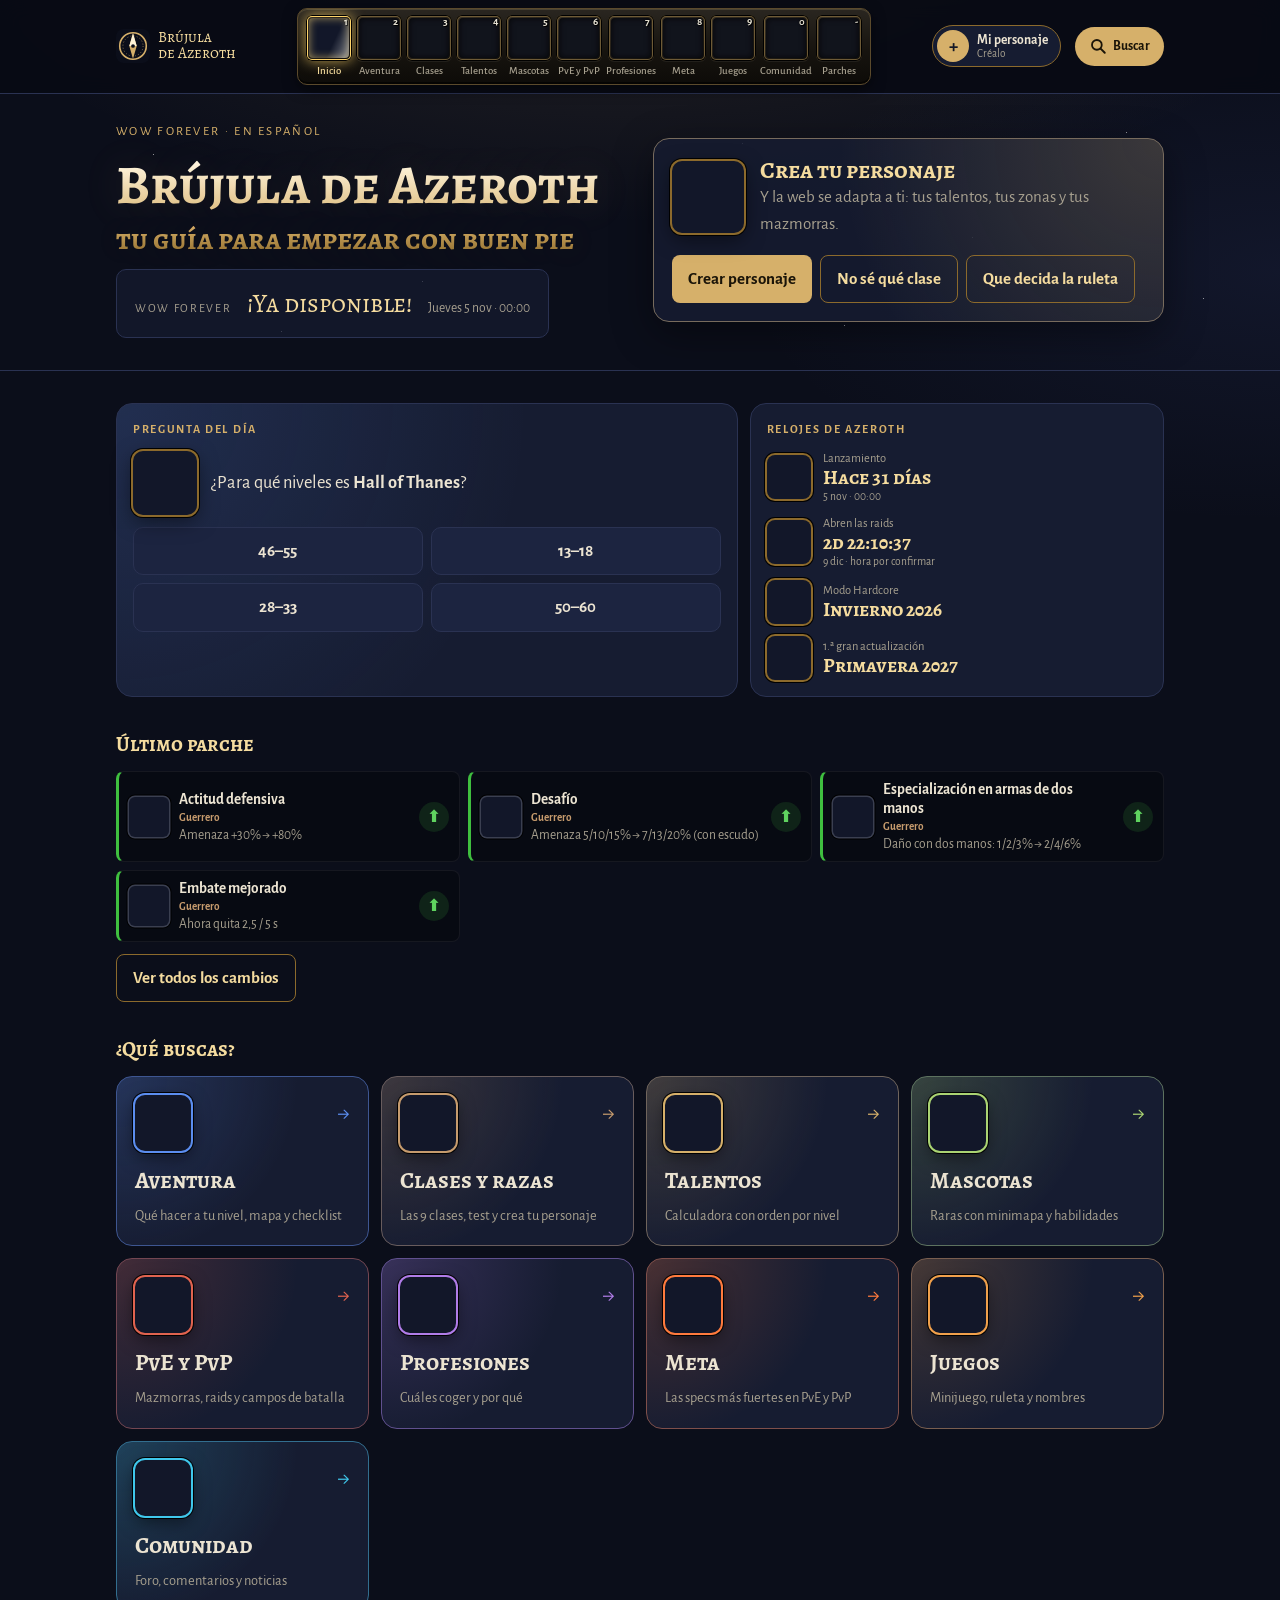
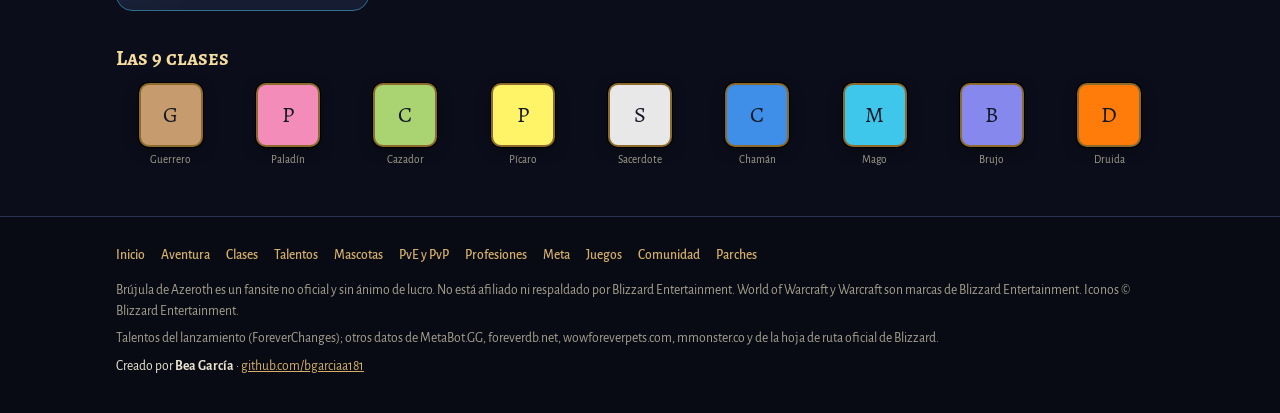
==== commit f231701e: "Pagina de parches en español" ====
--- a/index.html
+++ b/index.html
@@ -19,7 +19,7 @@
 <link rel="preconnect" href="https://fonts.googleapis.com">
 <link rel="preconnect" href="https://fonts.gstatic.com" crossorigin>
 <link rel="stylesheet" href="https://fonts.googleapis.com/css2?family=Alegreya+SC:wght@500;700&family=Alegreya+Sans:wght@400;500;700&family=Alegreya:ital@1&display=swap">
-<link rel="stylesheet" href="css/estilos.css?v=32">
+<link rel="stylesheet" href="css/estilos.css?v=34">
 </head>
 <body>
 <header id="site-header"></header>
@@ -47,6 +47,11 @@
     </section>
 
     <section class="home-block">
+      <h2 class="home-h">Último parche</h2>
+      <div id="pch-home"></div>
+    </section>
+
+    <section class="home-block">
       <h2 class="home-h">¿Qué buscas?</h2>
       <div class="explore" id="explore"></div>
     </section>
@@ -62,11 +67,12 @@
 
 <div class="achievement" id="achievement" hidden></div>
 
-<script src="js/datos.js?v=32"></script>
-<script src="js/talentos-datos.js?v=32"></script>
-<script src="js/talentos-es.js?v=32"></script>
-<script src="js/meta-datos.js?v=32"></script>
-<script src="js/layout.js?v=32"></script>
-<script src="js/app.js?v=32"></script>
+<script src="js/datos.js?v=34"></script>
+<script src="js/talentos-datos.js?v=34"></script>
+<script src="js/talentos-es.js?v=34"></script>
+<script src="js/meta-datos.js?v=34"></script>
+<script src="js/parches-datos.js?v=34"></script>
+<script src="js/layout.js?v=34"></script>
+<script src="js/app.js?v=34"></script>
 </body>
 </html>
--- a/css/estilos.css
+++ b/css/estilos.css
@@ -1770,3 +1770,66 @@
 .be-card.open .be-list { max-height: 260px; }
 @media (max-width: 520px) { .be-card.open { grid-template-columns: 120px minmax(0, 1fr); } }
 .be-grid { grid-auto-flow: row dense; }
+/* La barra mide lo que sus casillas, centrada (en talentos se estiraba) */
+.abar { justify-content: center; }
+.abar .site-nav { flex: 0 1 auto; }
+
+/* Dragones de la barra: más grandes y abrazando los extremos */
+.abar-dragon { width: 64px; height: 72px; margin: -8px -22px -6px -4px; filter: drop-shadow(0 3px 5px rgba(0, 0, 0, .8)); }
+.abar-dragon.der { margin: -8px -4px -6px -22px; }
+.abar .site-nav { position: relative; z-index: 2; }
+.abar-dragon { z-index: 1; width: 76px; height: 84px; margin: -14px -26px -10px 0; }
+.abar-dragon.der { margin: -14px 0 -10px -26px; }
+.abar-dragon { margin: -10px -14px -8px 0; }
+.abar-dragon.der { margin: -10px 0 -8px -14px; }
+.abar-dragon { z-index: 3; margin: -10px -18px -8px 0; }
+.abar-dragon.der { margin: -10px 0 -8px -18px; }
+.abar .site-nav { padding-inline: 14px; }
+
+.abar-dragon { display: none !important; }
+.abar .site-nav { padding-inline: 8px; }
+
+/* ---------- PARCHES ---------- */
+.pch-up { color: #5fd35f; font-weight: 700; }
+.pch-down { color: #ff6b5e; font-weight: 700; }
+.pch-clases { display: grid; grid-template-columns: repeat(auto-fill, minmax(92px, 1fr)); gap: 8px; margin-bottom: 14px; }
+.pch-cbtn { display: flex; flex-direction: column; align-items: center; gap: 4px; padding: 10px 6px 8px; position: relative;
+  background: rgba(0, 0, 0, .3); border: 1px solid rgba(255, 255, 255, .08); border-radius: 8px; color: var(--texto);
+  font: 700 .8rem var(--font-body); cursor: pointer; transition: border-color .15s, transform .15s; }
+.pch-cbtn .wow-icon { width: 38px; height: 38px; filter: grayscale(.5) brightness(.8); }
+.pch-cbtn small { position: absolute; top: 4px; right: 6px; font-size: .68rem; color: var(--suave); }
+.pch-cbtn:hover { border-color: var(--cls); transform: translateY(-1px); }
+.pch-cbtn[aria-pressed="true"] { border-color: var(--cls); background: color-mix(in srgb, var(--cls) 18%, rgba(0, 0, 0, .4)); box-shadow: 0 0 12px color-mix(in srgb, var(--cls) 40%, transparent); }
+.pch-cbtn[aria-pressed="true"] .wow-icon { filter: none; }
+.pch-cbtn[aria-pressed="true"] span { color: var(--cls); }
+.pch-resumen { display: flex; flex-wrap: wrap; align-items: center; gap: 6px 14px; margin: 14px 0 6px; font-size: 1.05rem; }
+.pch-resumen a, .cp-sub a { font-size: .85rem; }
+.pch-resumen .up, .cp-sub .up, .pch-arrow.up { color: #5fd35f; font-weight: 700; }
+.pch-resumen .down, .cp-sub .down { color: #ff6b5e; font-weight: 700; }
+.pch-resumen .eq, .cp-sub .eq { color: var(--suave); font-weight: 700; }
+.cp-sub .up, .cp-sub .down, .cp-sub .eq { margin-right: 8px; }
+.pch-day { margin-top: 18px; }
+.pch-date { display: flex; align-items: center; gap: 10px; font: 700 .95rem var(--font-display); color: var(--oro-claro); margin: 0 0 8px; }
+.pch-date::after { content: ""; flex: 1; height: 1px; background: linear-gradient(90deg, var(--oro-osc), transparent); }
+.pch-rows { display: grid; grid-template-columns: repeat(auto-fill, minmax(300px, 1fr)); gap: 8px; }
+.pch-row { display: flex; align-items: center; gap: 10px; padding: 8px 10px; border-radius: 8px;
+  background: rgba(0, 0, 0, .28); border: 1px solid rgba(255, 255, 255, .06); border-left: 3px solid var(--suave); }
+.pch-row.up { border-left-color: #3fbf3f; }
+.pch-row.down { border-left-color: #e0483c; }
+.pch-icon { width: 40px; height: 40px; flex: none; }
+.pch-txt { flex: 1; min-width: 0; display: flex; flex-direction: column; gap: 2px; line-height: 1.25; }
+.pch-txt b { font-size: .95rem; color: var(--texto); }
+.pch-txt span { font-size: .84rem; color: var(--suave); }
+.pch-cls { display: inline-block; width: fit-content; font-size: .7rem; font-weight: 700; color: var(--cls); }
+.pch-arrow { flex: none; width: 30px; height: 30px; display: grid; place-items: center; border-radius: 50%; font-size: 1.05rem; font-weight: 700; background: rgba(255, 255, 255, .05); color: var(--suave); }
+.pch-row.up .pch-arrow { color: #5fd35f; background: rgba(63, 191, 63, .14); }
+.pch-row.down .pch-arrow { color: #ff6b5e; background: rgba(224, 72, 60, .14); }
+#pch-home .cta, .cp-block .pch-rows + .cta { margin-top: 12px; display: inline-flex; }
+.pch-fuente { margin-top: 18px; font-size: .82rem; color: var(--suave); }
+@media (max-width: 520px) {
+  .pch-clases { grid-template-columns: repeat(5, 1fr); gap: 5px; }
+  .pch-cbtn { padding: 6px 2px; font-size: .62rem; }
+  .pch-cbtn .wow-icon { width: 30px; height: 30px; }
+  .pch-cbtn small { display: none; }
+  .pch-rows { grid-template-columns: 1fr; }
+}
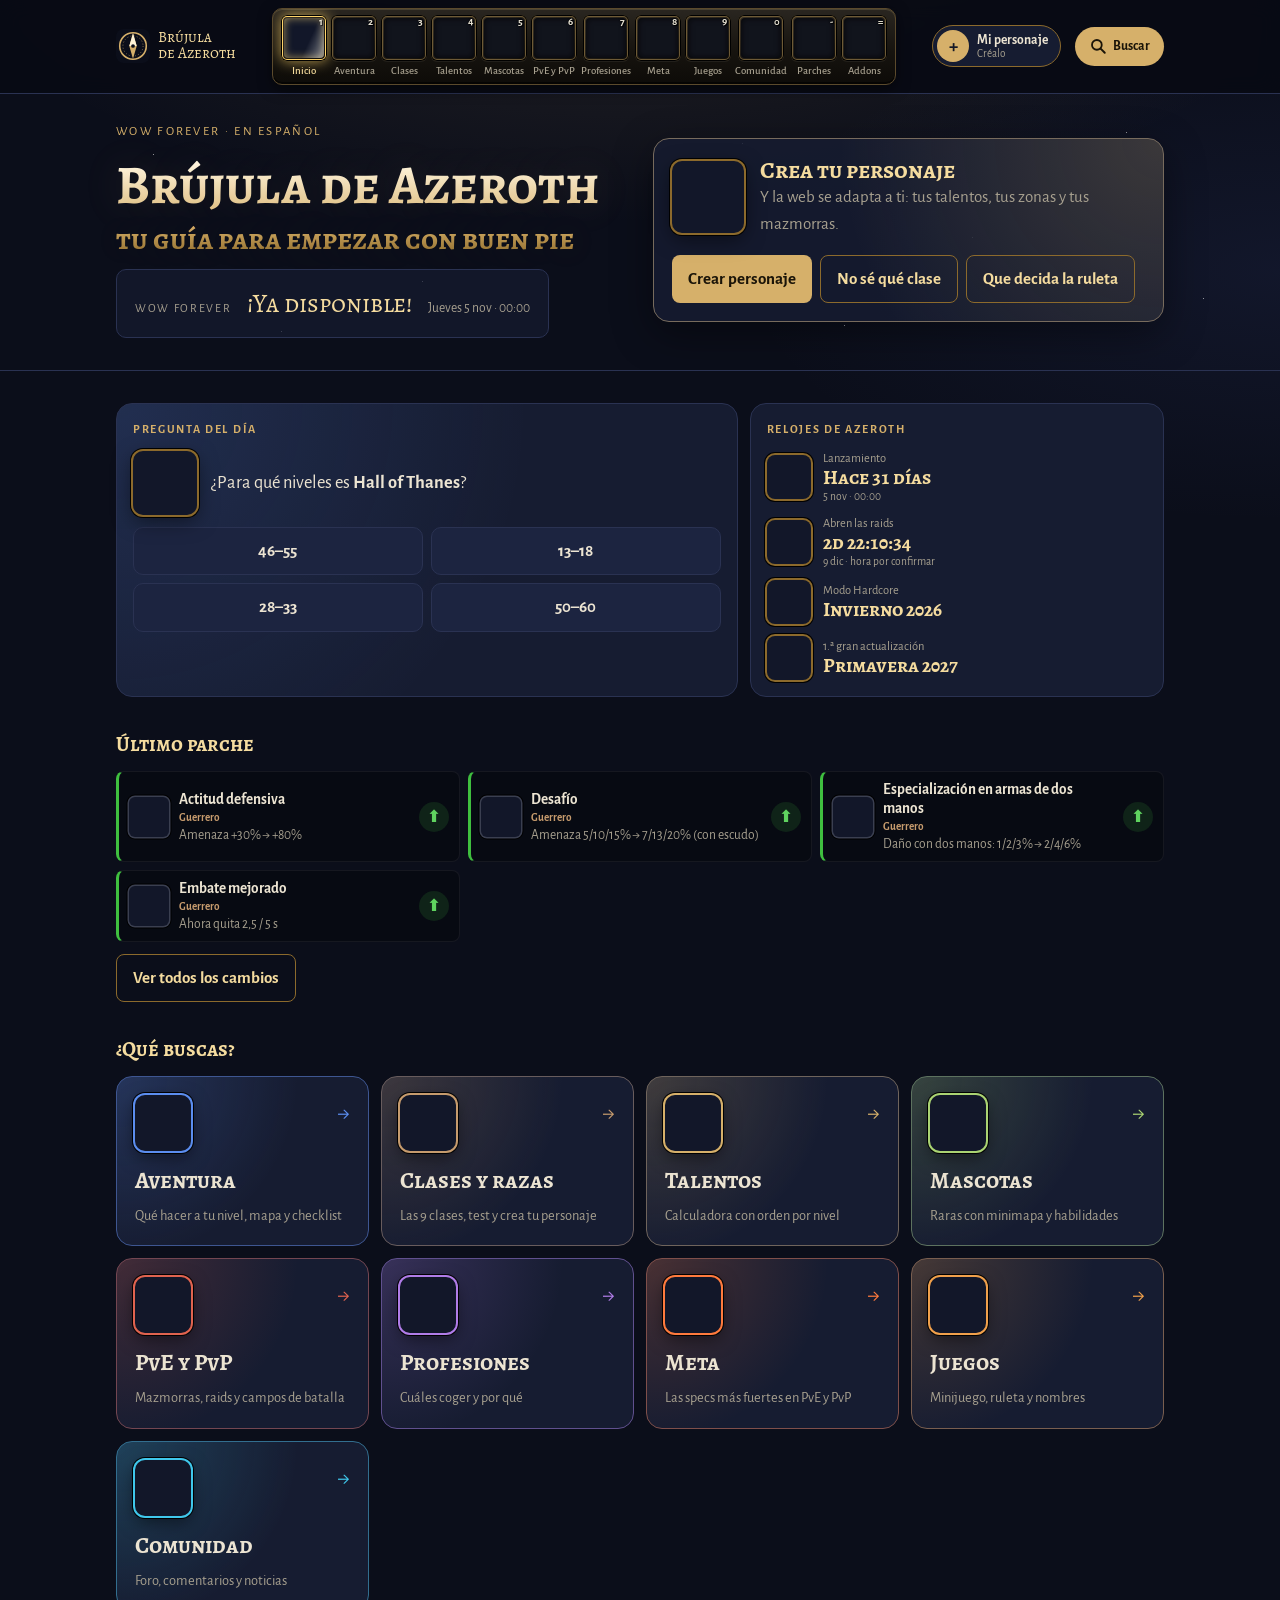
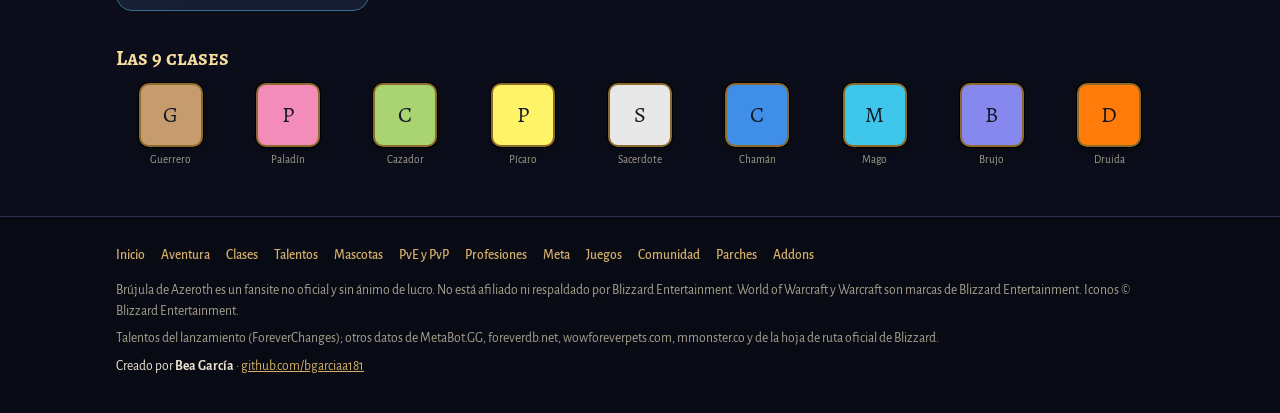
==== commit b59a65af: "Guias de paladin y sacerdote y fotos de las raras" ====
--- a/index.html
+++ b/index.html
@@ -19,7 +19,7 @@
 <link rel="preconnect" href="https://fonts.googleapis.com">
 <link rel="preconnect" href="https://fonts.gstatic.com" crossorigin>
 <link rel="stylesheet" href="https://fonts.googleapis.com/css2?family=Alegreya+SC:wght@500;700&family=Alegreya+Sans:wght@400;500;700&family=Alegreya:ital@1&display=swap">
-<link rel="stylesheet" href="css/estilos.css?v=34">
+<link rel="stylesheet" href="css/estilos.css?v=35">
 </head>
 <body>
 <header id="site-header"></header>
@@ -67,12 +67,12 @@
 
 <div class="achievement" id="achievement" hidden></div>
 
-<script src="js/datos.js?v=34"></script>
-<script src="js/talentos-datos.js?v=34"></script>
-<script src="js/talentos-es.js?v=34"></script>
-<script src="js/meta-datos.js?v=34"></script>
-<script src="js/parches-datos.js?v=34"></script>
-<script src="js/layout.js?v=34"></script>
-<script src="js/app.js?v=34"></script>
+<script src="js/datos.js?v=35"></script>
+<script src="js/talentos-datos.js?v=35"></script>
+<script src="js/talentos-es.js?v=35"></script>
+<script src="js/meta-datos.js?v=35"></script>
+<script src="js/parches-datos.js?v=35"></script>
+<script src="js/layout.js?v=35"></script>
+<script src="js/app.js?v=35"></script>
 </body>
 </html>
--- a/css/estilos.css
+++ b/css/estilos.css
@@ -1833,3 +1833,65 @@
   .pch-cbtn small { display: none; }
   .pch-rows { grid-template-columns: 1fr; }
 }
+
+/* ---------- GUÍA DEL CAZADOR ---------- */
+.hg-specs { display: grid; grid-template-columns: repeat(auto-fit, minmax(240px, 1fr)); gap: 12px; }
+.hg-spec { display: flex; flex-direction: column; gap: 8px; padding: 14px; border-radius: 10px; background: rgba(0, 0, 0, .3); border: 1px solid rgba(255, 255, 255, .08); }
+.hg-spec.top { border-color: var(--cls, #abd473); box-shadow: 0 0 16px color-mix(in srgb, var(--cls, #abd473) 30%, transparent); }
+.hg-head { display: flex; align-items: center; gap: 10px; flex-wrap: wrap; }
+.hg-head b { font: 700 1.15rem var(--font-display); color: var(--oro-claro); }
+.hg-star { margin-left: auto; font-size: .72rem; font-weight: 700; padding: 3px 8px; border-radius: 99px; background: var(--oro); color: #1a1408; }
+.hg-star.pvp { background: #c94b4b; color: #fff; }
+.hg-tiers { display: flex; gap: 10px; }
+.hg-tiers span { font-size: .8rem; color: var(--suave); display: flex; align-items: center; gap: 5px; }
+.hg-tiers i { font: 700 1rem var(--font-display); font-style: normal; color: #111; background: var(--t, #888); width: 26px; height: 26px; border-radius: 6px; display: grid; place-items: center; }
+.hg-spec p { margin: 0; font-size: .9rem; color: var(--texto); }
+.hg-pet { display: flex; align-items: center; gap: 10px; padding: 8px; border-radius: 8px; background: rgba(171, 212, 115, .08); }
+.hg-pet span, .hg-use span, .hg-new span { display: flex; flex-direction: column; gap: 1px; line-height: 1.25; }
+.hg-pet small, .hg-new small, .hg-use em { font-size: .8rem; color: var(--suave); font-style: normal; }
+.hg-for { font-size: .78rem; color: var(--oro-claro); }
+.hg-h { font: 700 1.05rem var(--font-display); color: var(--oro-claro); margin: 22px 0 10px; }
+.hg-uses { display: grid; grid-template-columns: repeat(auto-fill, minmax(210px, 1fr)); gap: 8px; }
+.hg-use { display: flex; align-items: center; gap: 10px; padding: 10px; border-radius: 8px; background: rgba(0, 0, 0, .28); border: 1px solid rgba(255, 255, 255, .06); color: inherit; text-decoration: none; }
+.hg-use:hover { border-color: var(--oro-osc); }
+.hg-use small { font-size: .72rem; color: var(--oro-claro); text-transform: uppercase; letter-spacing: .04em; }
+.hg-news { display: grid; grid-template-columns: repeat(auto-fill, minmax(280px, 1fr)); gap: 8px; margin-bottom: 14px; }
+.hg-new { display: flex; align-items: center; gap: 10px; padding: 8px 10px; border-radius: 8px; background: rgba(0, 0, 0, .28); border: 1px solid rgba(255, 255, 255, .06); }
+.hg-new .wow-icon { width: 38px; height: 38px; flex: none; }
+.hg-new b { font-size: .92rem; }
+
+/* ---------- ADDONS ---------- */
+.ad-clases { display: grid; grid-template-columns: repeat(auto-fill, minmax(92px, 1fr)); gap: 8px; margin-bottom: 12px; }
+.ad-cats { display: flex; flex-wrap: wrap; gap: 6px; margin-bottom: 16px; }
+.ad-grid { display: grid; grid-template-columns: repeat(auto-fill, minmax(300px, 1fr)); gap: 12px; }
+.ad-card { display: flex; flex-direction: column; gap: 8px; padding: 14px; border-radius: 10px; background: rgba(0, 0, 0, .3); border: 1px solid rgba(255, 255, 255, .08); }
+.ad-card.mine { border-color: var(--oro-osc); box-shadow: 0 0 12px rgba(214, 176, 106, .2); }
+.ad-head { display: flex; align-items: center; gap: 10px; }
+.ad-head div { flex: 1; min-width: 0; display: flex; flex-direction: column; }
+.ad-head b { font-size: 1.02rem; color: var(--oro-claro); }
+.ad-head small { font-size: .75rem; color: var(--suave); }
+.ad-tag { font-size: .68rem; font-weight: 700; padding: 3px 7px; border-radius: 99px; white-space: nowrap; }
+.ad-tag.ok { background: rgba(63, 191, 63, .15); color: #6fe06f; }
+.ad-tag.beta { background: rgba(232, 194, 90, .15); color: #f0c95a; }
+.ad-card p { margin: 0; font-size: .9rem; }
+.ad-why { color: var(--suave); font-size: .84rem !important; }
+.ad-why b { color: var(--texto); }
+.ad-foot { display: flex; flex-wrap: wrap; align-items: center; gap: 6px; margin-top: auto; font-size: .78rem; }
+.ad-foot a { margin-left: auto; }
+.ad-must { color: var(--oro); font-weight: 700; }
+.ad-cls { color: var(--cls); border: 1px solid var(--cls); padding: 1px 7px; border-radius: 99px; font-weight: 700; }
+.ad-sub { margin-top: 26px; }
+.ad-rotos { display: grid; grid-template-columns: repeat(auto-fill, minmax(260px, 1fr)); gap: 8px; }
+.ad-roto { display: flex; flex-direction: column; padding: 8px 10px; border-radius: 8px; background: rgba(224, 72, 60, .07); border: 1px solid rgba(224, 72, 60, .25); }
+.ad-roto b { text-decoration: line-through; color: #ff8a80; }
+.ad-roto span { font-size: .85rem; color: var(--suave); }
+.ad-pasos { list-style: none; counter-reset: paso; padding: 0; display: grid; gap: 10px; }
+.ad-pasos li { counter-increment: paso; display: flex; flex-direction: column; gap: 3px; padding: 12px 14px 12px 54px; position: relative; border-radius: 10px; background: rgba(0, 0, 0, .28); border: 1px solid rgba(255, 255, 255, .06); }
+.ad-pasos li::before { content: counter(paso); position: absolute; left: 14px; top: 12px; width: 28px; height: 28px; border-radius: 50%; display: grid; place-items: center; background: var(--oro); color: #1a1408; font-weight: 700; }
+.ad-pasos span { font-size: .9rem; color: var(--suave); }
+.ad-pasos code { background: rgba(255, 255, 255, .08); padding: 1px 5px; border-radius: 4px; font-size: .82rem; word-break: break-all; }
+@media (max-width: 520px) {
+  .ad-clases { grid-template-columns: repeat(5, 1fr); gap: 5px; }
+  .ad-grid, .hg-news { grid-template-columns: 1fr; }
+}
+.hg-use .wow-icon { width: 38px; height: 38px; flex: none; }
